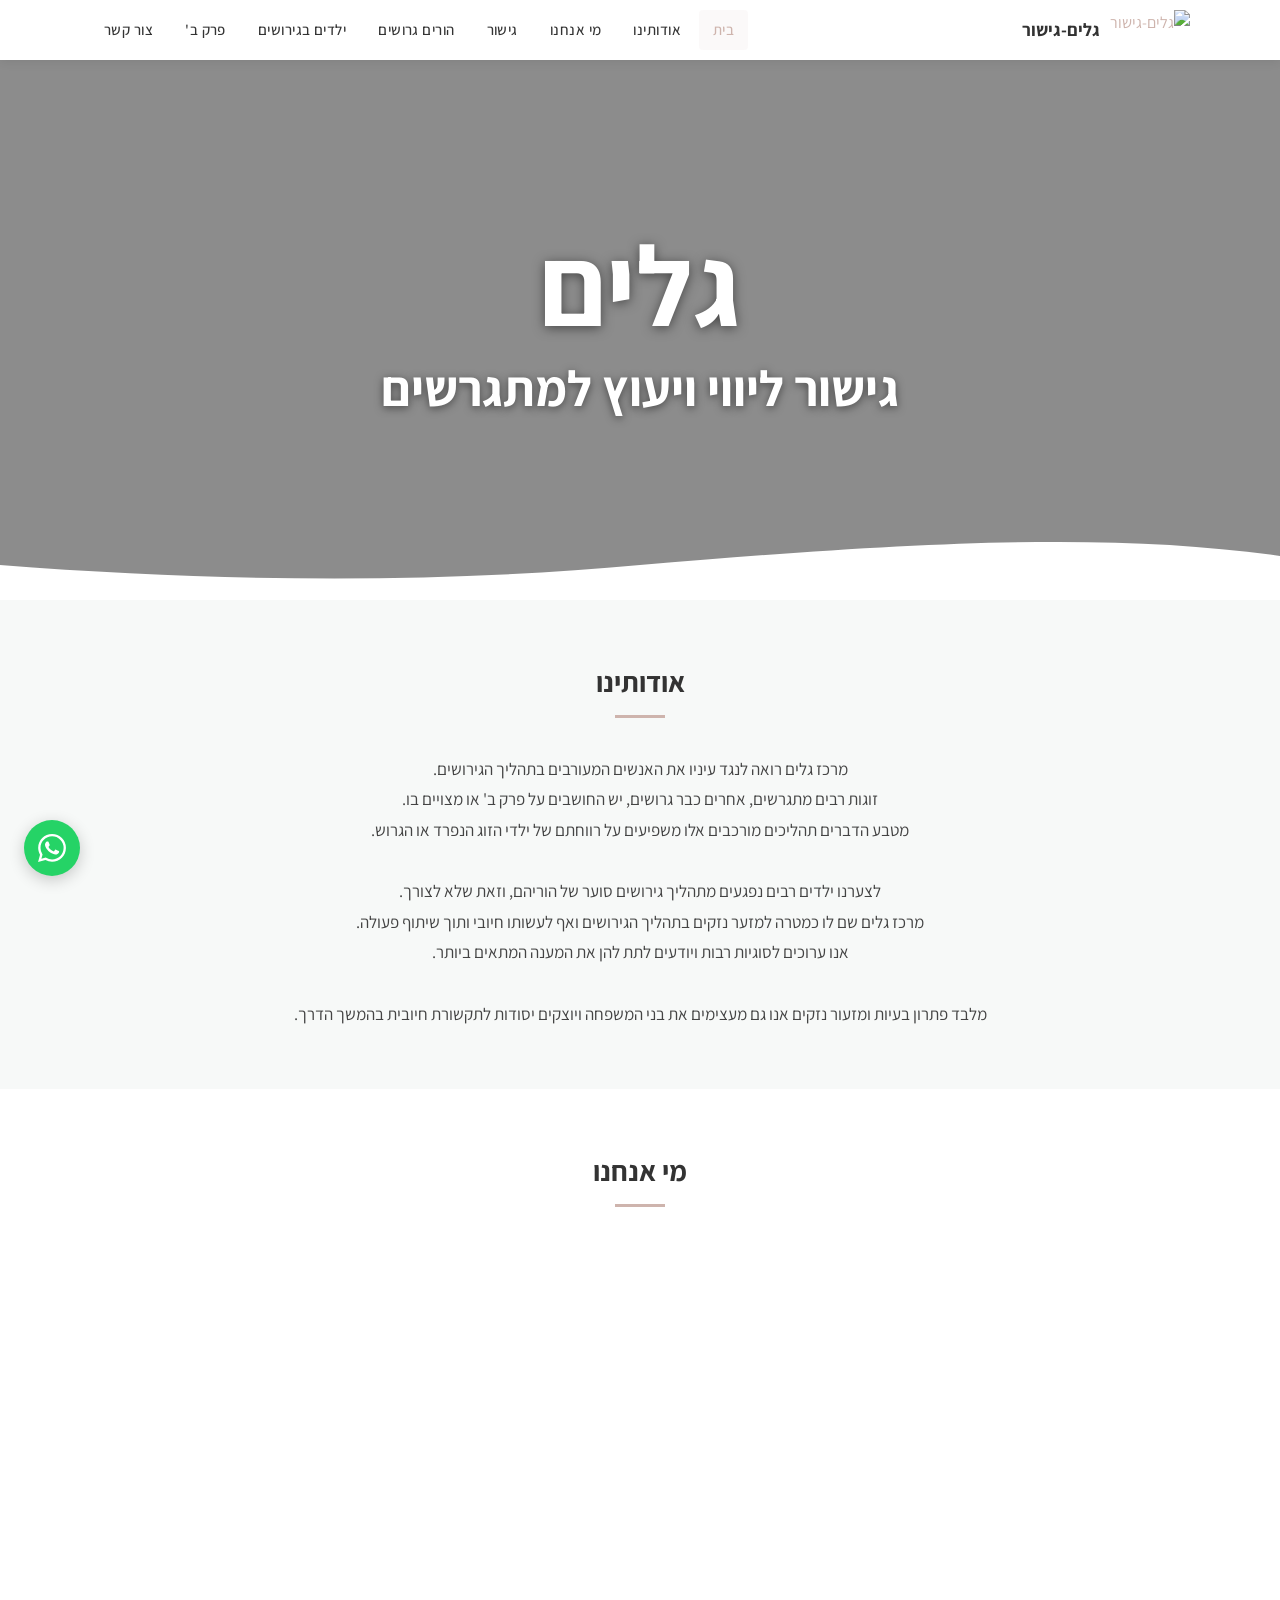
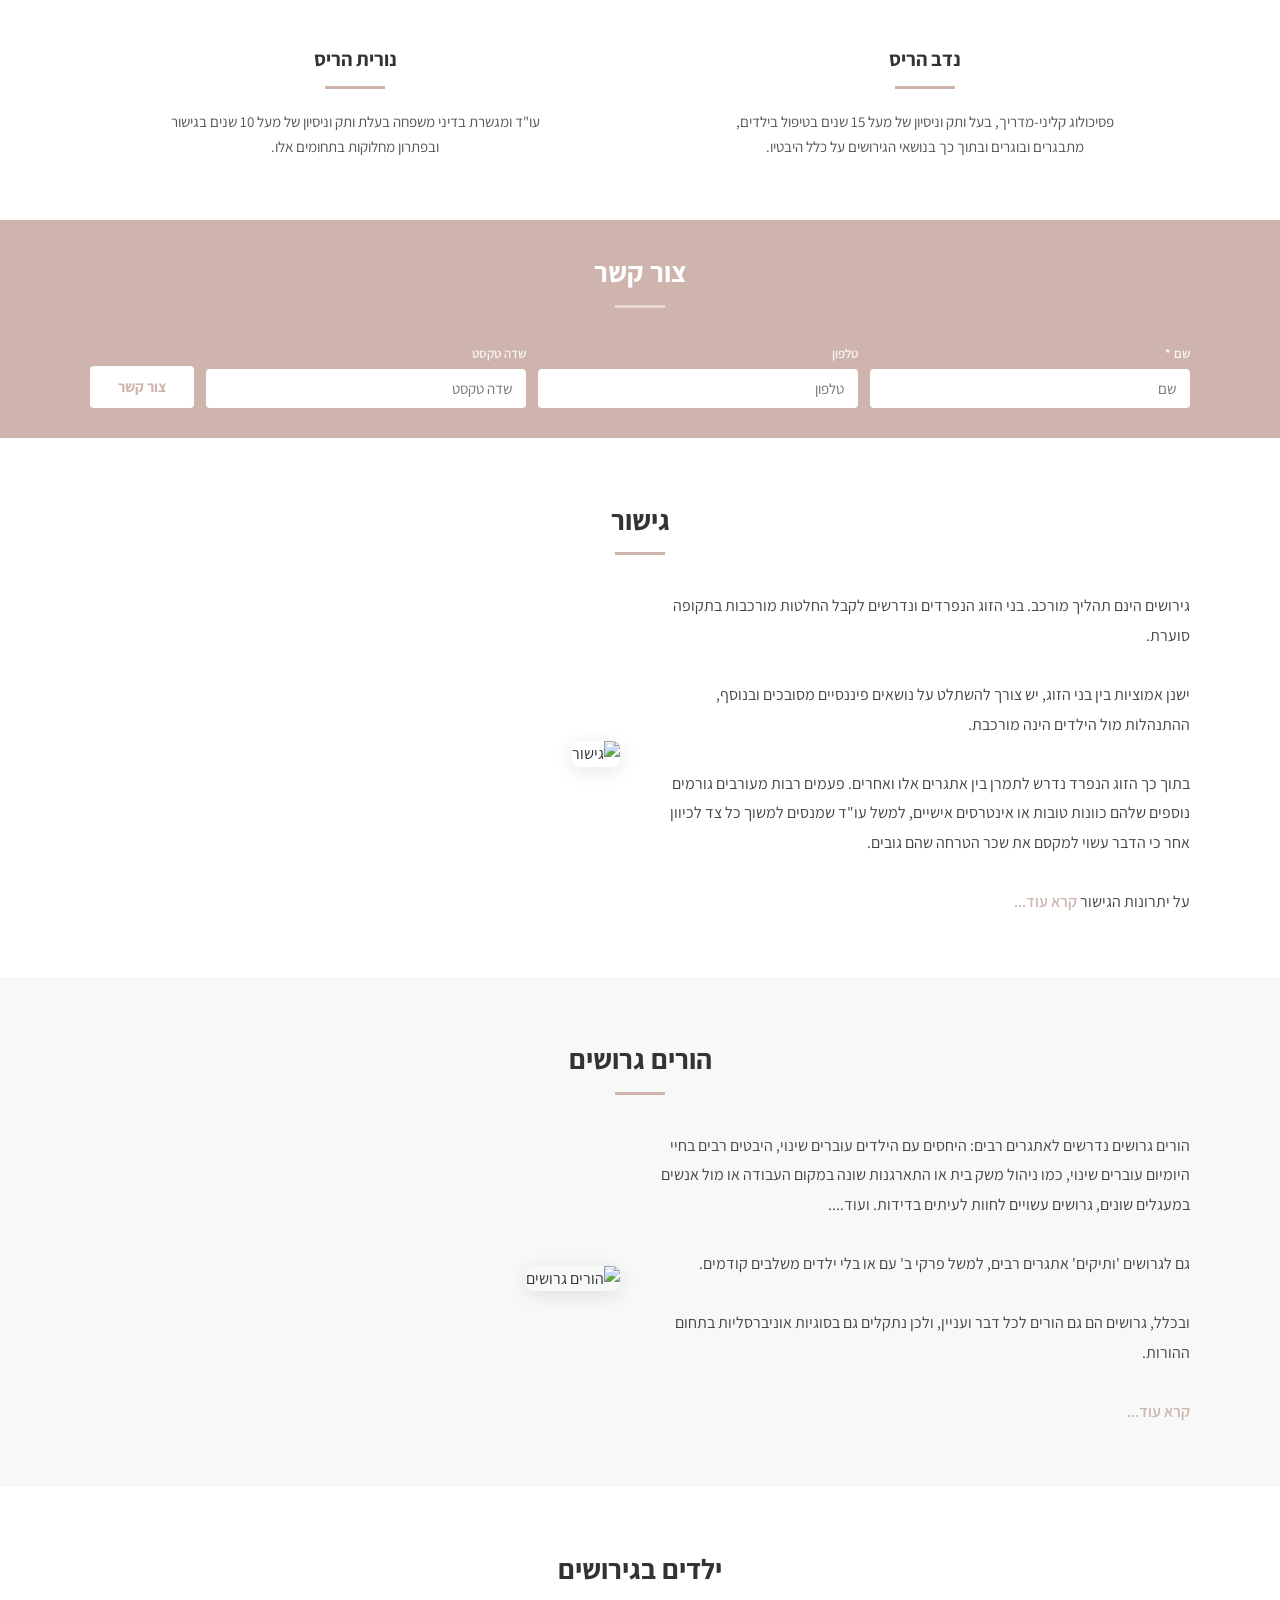
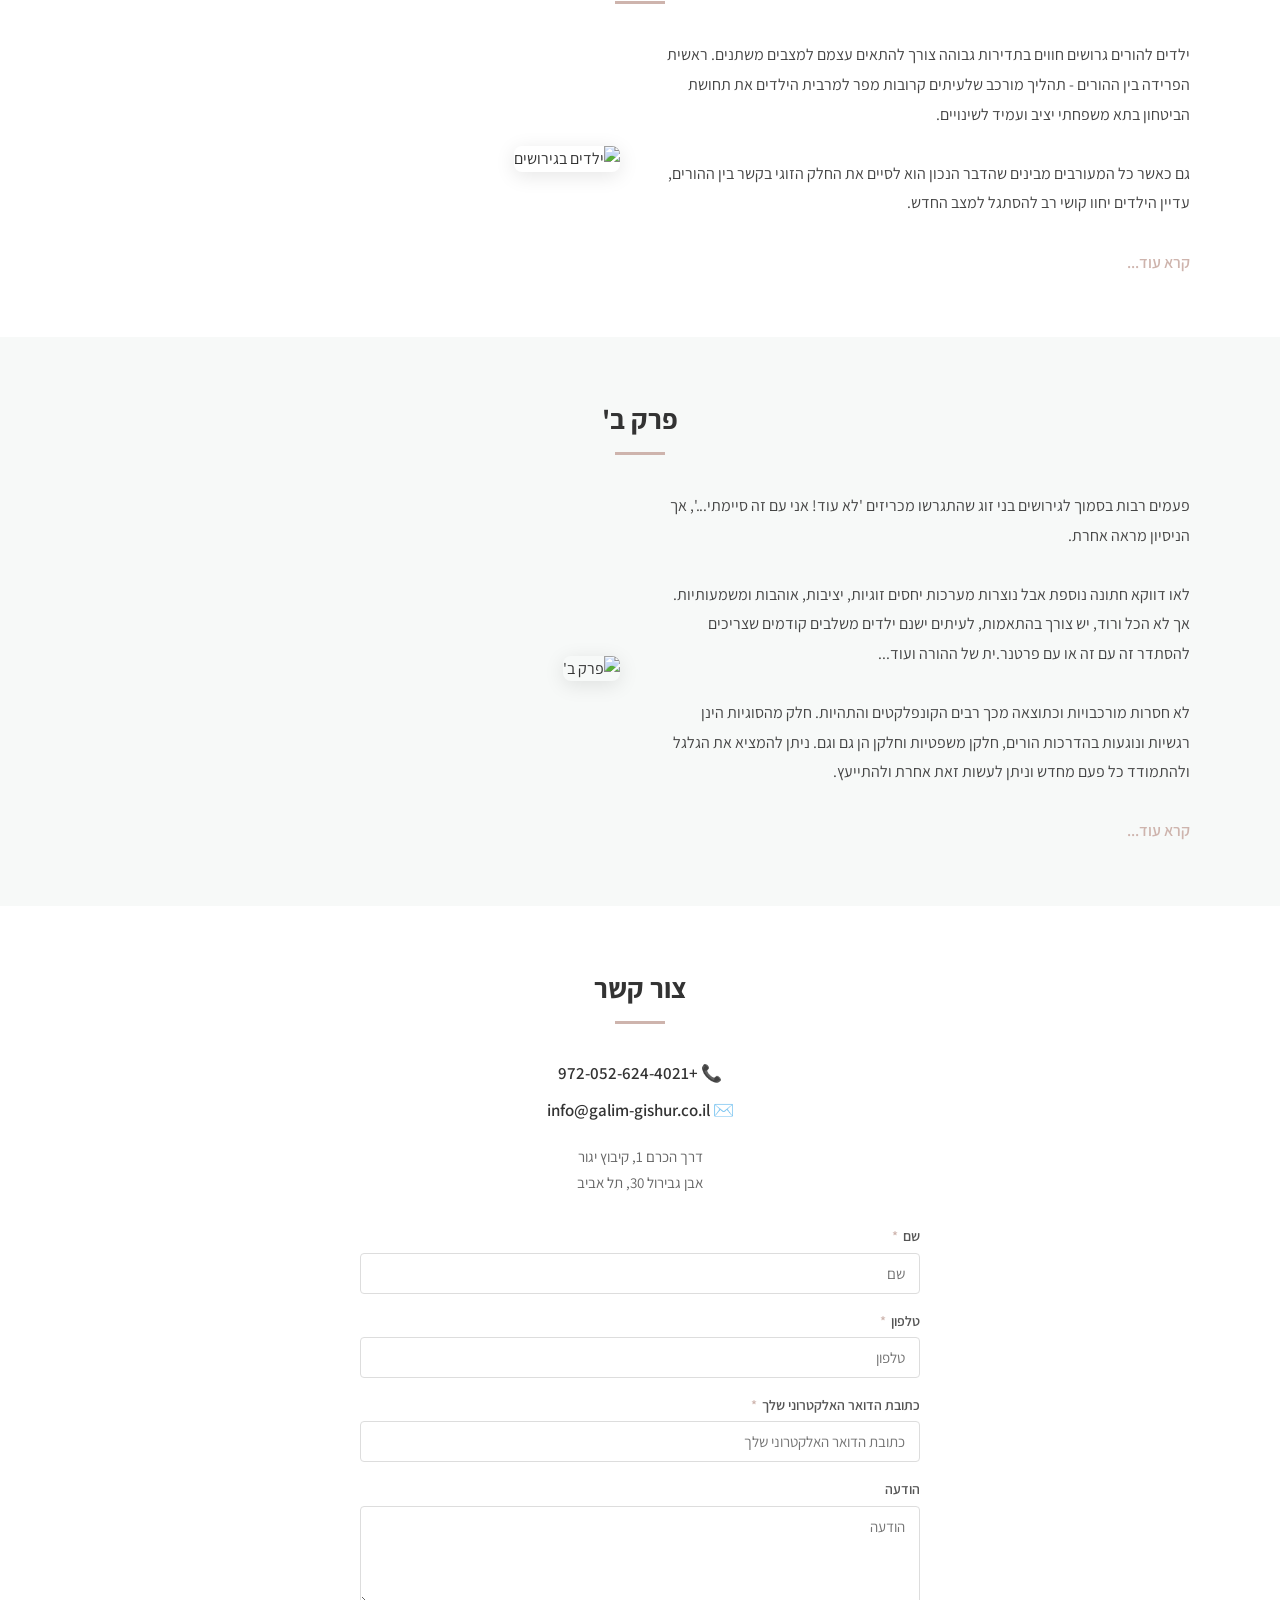
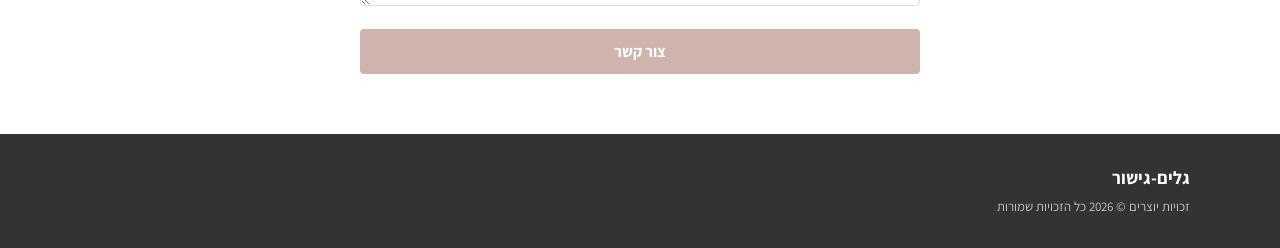
==== index.html @ 698f1ac1 "adding nadav site" ====
<!DOCTYPE html>
<html dir="rtl" lang="he">
<head>
  <meta charset="utf-8">
  <meta name="viewport" content="width=device-width, initial-scale=1">
  <title>גלים-גישור - גלים</title>
  <meta name="description" content="גלים-גישור - גישור ליווי ויעוץ למתגרשים">
  <link rel="preconnect" href="https://fonts.googleapis.com">
  <link rel="preconnect" href="https://fonts.gstatic.com" crossorigin>
  <link href="https://fonts.googleapis.com/css2?family=Alef:wght@400;700&family=Assistant:wght@400;600;700&display=swap" rel="stylesheet">
  <style>
    *, *::before, *::after { box-sizing: border-box; margin: 0; padding: 0; }

    :root {
      --main-color: #ceb4ad;
      --main-color-dark: #b89890;
      --text-dark: #333333;
      --text-light: #ffffff;
      --bg-light: #f7f9f8;
      --bg-alt: #ebebeb;
      --footer-bg: #333333;
    }

    html { scroll-behavior: smooth; }

    body {
      font-family: 'Assistant', 'Alef', Arial, sans-serif;
      font-size: 16px;
      line-height: 1.6;
      color: var(--text-dark);
      direction: rtl;
    }

    a { color: var(--main-color); text-decoration: none; }
    a:hover { color: var(--main-color-dark); text-decoration: underline; }

    img { max-width: 100%; height: auto; }

    /* ── NAVBAR ── */
    #mainNav {
      position: fixed;
      top: 0; left: 0; right: 0;
      z-index: 1000;
      background: rgba(255,255,255,0.97);
      box-shadow: 0 2px 10px rgba(0,0,0,0.08);
      height: 60px;
      display: flex;
      align-items: center;
    }

    .nav-inner {
      max-width: 1140px;
      margin: 0 auto;
      padding: 0 20px;
      width: 100%;
      display: flex;
      align-items: center;
      justify-content: space-between;
    }

    .nav-logo {
      display: flex;
      align-items: center;
      gap: 10px;
      text-decoration: none;
    }
    .nav-logo img { height: 40px; width: auto; }
    .nav-logo span {
      font-family: 'Assistant', sans-serif;
      font-weight: 700;
      font-size: 18px;
      color: var(--text-dark);
    }

    .nav-pages {
      list-style: none;
      display: flex;
      gap: 4px;
      align-items: center;
    }
    .nav-pages li a {
      display: block;
      padding: 8px 14px;
      font-size: 15px;
      color: var(--text-dark);
      font-weight: 500;
      border-radius: 4px;
      transition: color 0.2s, background 0.2s;
      letter-spacing: 0.03em;
      text-decoration: none;
    }
    .nav-pages li a:hover,
    .nav-pages li.active a {
      color: var(--main-color);
      background: rgba(206,180,173,0.08);
    }

    /* mobile menu */
    .mobile-menu-btn {
      display: none;
      background: none;
      border: none;
      cursor: pointer;
      padding: 8px;
      font-size: 22px;
      color: var(--text-dark);
    }
    #mobileMenu {
      display: none;
      position: fixed;
      top: 60px; left: 0; right: 0; bottom: 0;
      background: rgba(255,255,255,0.98);
      z-index: 999;
      padding: 30px 20px;
    }
    #mobileMenu ul { list-style: none; }
    #mobileMenu ul li { border-bottom: 1px solid #f0f0f0; }
    #mobileMenu ul li a {
      display: block;
      padding: 14px 10px;
      font-size: 17px;
      color: var(--text-dark);
      text-decoration: none;
      text-align: center;
    }
    #mobileMenu ul li a:hover { color: var(--main-color); }
    #mobileMenu.open { display: block; }

    /* ── HERO ── */
    #hero {
      position: relative;
      min-height: 60vh;
      display: flex;
      align-items: center;
      justify-content: center;
      text-align: center;
      overflow: hidden;
      margin-top: 60px;
    }

    .hero-bg {
      position: absolute;
      inset: 0;
      background-image: url('https://images.cdn-files-a.com/uploads/5875523/2000_643553242b76b_filter_643557420eb63.jpg');
      background-size: cover;
      background-position: center center;
      filter: contrast(100%) saturate(125%);
    }
    .hero-overlay {
      position: absolute;
      inset: 0;
      background: rgba(0,0,0,0.45);
    }

    .hero-content {
      position: relative;
      z-index: 2;
      padding: 60px 20px 80px;
    }
    .hero-content h1 {
      font-family: 'Assistant', sans-serif;
      font-size: clamp(60px, 10vw, 114px);
      font-weight: 700;
      color: #fff;
      text-shadow: 0 2px 12px rgba(0,0,0,0.5);
      line-height: 1.1;
      margin-bottom: 10px;
    }
    .hero-content h2 {
      font-family: 'Assistant', sans-serif;
      font-size: clamp(24px, 4vw, 50px);
      font-weight: 700;
      color: #fff;
      text-shadow: 0 2px 8px rgba(0,0,0,0.5);
      line-height: 1.2;
    }

    /* wave shape */
    .hero-wave {
      position: absolute;
      bottom: -1px; left: 0; right: 0;
      z-index: 3;
      line-height: 0;
    }
    .hero-wave svg { width: 100%; height: auto; display: block; }

    /* ── SECTIONS ── */
    section {
      padding: 60px 20px;
    }

    .container {
      max-width: 1100px;
      margin: 0 auto;
    }

    /* alternating bg */
    .bg-primary-section { background: var(--bg-light); }

    /* section title */
    .section-title {
      text-align: center;
      margin-bottom: 36px;
    }
    .section-title h2 {
      font-family: 'Assistant', sans-serif;
      font-size: 28px;
      font-weight: 700;
      color: var(--text-dark);
      margin-bottom: 10px;
    }
    .section-title hr {
      width: 50px;
      border: none;
      border-top: 3px solid var(--main-color);
      margin: 0 auto;
    }

    /* ── ABOUT ── */
    .about-text {
      font-size: 17px;
      line-height: 1.8;
      color: #444;
      max-width: 800px;
      margin: 0 auto;
      text-align: center;
    }

    /* ── TEAM ── */
    .team-grid {
      display: grid;
      grid-template-columns: repeat(auto-fit, minmax(280px, 1fr));
      gap: 40px;
      justify-items: center;
    }
    .team-member {
      max-width: 380px;
      width: 100%;
      text-align: center;
    }
    .team-image {
      width: 100%;
      padding-top: 100%;
      background-size: cover;
      background-position: center;
      border-radius: 6px;
      margin-bottom: 20px;
    }
    .team-member h4 {
      font-size: 20px;
      font-weight: 700;
      margin-bottom: 8px;
      padding-bottom: 14px;
      position: relative;
      display: inline-block;
    }
    .team-member h4::after {
      content: '';
      position: absolute;
      bottom: 0; left: 50%; transform: translateX(-50%);
      width: 60px; height: 3px;
      background: var(--main-color);
    }
    .team-member p {
      font-size: 15px;
      color: #555;
      line-height: 1.7;
      margin-top: 12px;
    }

    /* ── CONTENT + IMAGE rows ── */
    .two-col {
      display: grid;
      grid-template-columns: 1fr 1fr;
      gap: 40px;
      align-items: center;
    }
    .two-col .col-text { font-size: 16px; line-height: 1.85; color: #444; }
    .two-col .col-text a { color: var(--main-color); font-weight: 600; }
    .two-col .col-img img {
      width: 100%;
      border-radius: 8px;
      box-shadow: 0 4px 20px rgba(0,0,0,0.1);
    }
    .two-col.reverse { direction: ltr; }
    .two-col.reverse .col-text,
    .two-col.reverse .col-img { direction: rtl; }

    /* ── CONTACT FORM (top bar) ── */
    .contact-bar {
      background: var(--main-color);
      padding: 30px 20px;
    }
    .contact-bar .section-title h2 { color: #fff; }
    .contact-bar .section-title hr { border-color: rgba(255,255,255,0.5); }
    .contact-bar-form {
      display: flex;
      flex-wrap: wrap;
      gap: 12px;
      align-items: flex-end;
      justify-content: center;
    }
    .contact-bar-form .form-group { flex: 1 1 180px; }
    .contact-bar-form label { display: block; font-size: 13px; color: rgba(255,255,255,0.85); margin-bottom: 4px; font-weight: 600; }
    .contact-bar-form input {
      width: 100%;
      padding: 10px 14px;
      border: none;
      border-radius: 4px;
      font-size: 15px;
      font-family: 'Assistant', sans-serif;
      outline: none;
    }
    .contact-bar-form button {
      padding: 10px 28px;
      background: #fff;
      color: var(--main-color);
      border: none;
      border-radius: 4px;
      font-size: 15px;
      font-weight: 700;
      cursor: pointer;
      font-family: 'Assistant', sans-serif;
      transition: background 0.2s, color 0.2s;
      white-space: nowrap;
      align-self: flex-end;
      height: 42px;
    }
    .contact-bar-form button:hover { background: var(--text-dark); color: #fff; }

    /* ── CONTACT SECTION ── */
    .contact-details {
      list-style: none;
      text-align: center;
      margin-bottom: 20px;
    }
    .contact-details li { margin-bottom: 10px; font-size: 17px; }
    .contact-details li a { color: var(--text-dark); font-weight: 600; }
    .contact-details li a:hover { color: var(--main-color); }
    .contact-address { text-align: center; color: #666; margin-bottom: 30px; font-size: 15px; line-height: 1.7; }

    .contact-form { max-width: 560px; margin: 0 auto; }
    .contact-form .form-group { margin-bottom: 16px; }
    .contact-form label { display: block; font-size: 14px; font-weight: 600; color: #555; margin-bottom: 5px; }
    .contact-form input,
    .contact-form textarea {
      width: 100%;
      padding: 10px 14px;
      border: 1px solid #ddd;
      border-radius: 4px;
      font-size: 15px;
      font-family: 'Assistant', sans-serif;
      outline: none;
      transition: border-color 0.2s;
    }
    .contact-form input:focus,
    .contact-form textarea:focus { border-color: var(--main-color); }
    .contact-form textarea { resize: vertical; min-height: 100px; }
    .contact-form button {
      width: 100%;
      padding: 12px;
      background: var(--main-color);
      color: #fff;
      border: none;
      border-radius: 4px;
      font-size: 16px;
      font-weight: 700;
      cursor: pointer;
      font-family: 'Assistant', sans-serif;
      transition: background 0.2s;
    }
    .contact-form button:hover { background: var(--main-color-dark); }

    .required-star { color: var(--main-color); margin-right: 2px; }

    /* thank you message */
    .thank-you { display: none; text-align: center; padding: 30px; color: var(--main-color); font-size: 20px; font-weight: 700; }

    /* ── FOOTER ── */
    footer {
      background: var(--footer-bg);
      color: #fff;
      padding: 30px 20px;
    }
    .footer-inner {
      max-width: 1100px;
      margin: 0 auto;
      display: flex;
      justify-content: space-between;
      align-items: center;
      flex-wrap: wrap;
      gap: 16px;
    }
    .footer-name { font-size: 18px; font-weight: 700; margin-bottom: 4px; }
    .footer-copy { font-size: 13px; color: rgba(255,255,255,0.7); }

    /* ── WHATSAPP FLOAT ── */
    .whatsapp-float {
      position: fixed;
      bottom: 24px;
      left: 24px;
      z-index: 999;
      background: #25d366;
      color: #fff;
      width: 56px; height: 56px;
      border-radius: 50%;
      display: flex; align-items: center; justify-content: center;
      box-shadow: 0 4px 16px rgba(0,0,0,0.2);
      font-size: 28px;
      text-decoration: none;
      transition: transform 0.2s;
    }
    .whatsapp-float:hover { transform: scale(1.1); color: #fff; text-decoration: none; }

    /* ── RESPONSIVE ── */
    @media (max-width: 768px) {
      .nav-pages { display: none; }
      .mobile-menu-btn { display: block; }
      .two-col { grid-template-columns: 1fr; }
      .two-col.reverse { direction: rtl; }
      .hero-content h1 { font-size: 56px; }
      .hero-content h2 { font-size: 26px; }
      .contact-bar-form .form-group { flex: 1 1 100%; }
    }
  </style>
</head>
<body>

<!-- ── NAVBAR ── -->
<nav id="mainNav">
  <div class="nav-inner">
    <a href="#" class="nav-logo">
      <img src="https://images.cdn-files-a.com/uploads/5875523/400_63947ead6c28d.png" alt="גלים-גישור">
      <span>גלים-גישור</span>
    </a>
    <ul class="nav-pages">
      <li class="active"><a href="#hero">בית</a></li>
      <li><a href="#about">אודותינו</a></li>
      <li><a href="#team">מי אנחנו</a></li>
      <li><a href="#mediation">גישור</a></li>
      <li><a href="#divorced-parents">הורים גרושים</a></li>
      <li><a href="#children">ילדים בגירושים</a></li>
      <li><a href="#chapter-b">פרק ב'</a></li>
      <li><a href="#contact">צור קשר</a></li>
    </ul>
    <button class="mobile-menu-btn" onclick="toggleMenu()" aria-label="תפריט">☰</button>
  </div>
</nav>

<!-- Mobile Menu -->
<div id="mobileMenu">
  <ul>
    <li><a href="#hero" onclick="toggleMenu()">בית</a></li>
    <li><a href="#about" onclick="toggleMenu()">אודותינו</a></li>
    <li><a href="#team" onclick="toggleMenu()">מי אנחנו</a></li>
    <li><a href="#mediation" onclick="toggleMenu()">גישור</a></li>
    <li><a href="#divorced-parents" onclick="toggleMenu()">הורים גרושים</a></li>
    <li><a href="#children" onclick="toggleMenu()">ילדים בגירושים</a></li>
    <li><a href="#chapter-b" onclick="toggleMenu()">פרק ב'</a></li>
    <li><a href="#contact" onclick="toggleMenu()">צור קשר</a></li>
  </ul>
</div>

<!-- ── HERO ── -->
<section id="hero">
  <div class="hero-bg"></div>
  <div class="hero-overlay"></div>
  <div class="hero-content">
    <h1>גלים</h1>
    <h2>גישור ליווי ויעוץ למתגרשים</h2>
  </div>
  <div class="hero-wave">
    <svg xmlns="http://www.w3.org/2000/svg" viewBox="0 0 100 20" preserveAspectRatio="none" style="height:60px;">
      <path d="M0,20 L0,8 C18,14 35,14 50,8 C72,0 87,-3 100,5 L100,20 Z" fill="#ffffff"/>
    </svg>
  </div>
</section>

<!-- ── ABOUT ── -->
<section id="about" class="bg-primary-section">
  <div class="container">
    <div class="section-title">
      <h2>אודותינו</h2>
      <hr>
    </div>
    <p class="about-text">
      מרכז גלים רואה לנגד עיניו את האנשים המעורבים בתהליך הגירושים.<br>
      זוגות רבים מתגרשים, אחרים כבר גרושים, יש החושבים על פרק ב' או מצויים בו.<br>
      מטבע הדברים תהליכים מורכבים אלו משפיעים על רווחתם של ילדי הזוג הנפרד או הגרוש.<br><br>
      לצערנו ילדים רבים נפגעים מתהליך גירושים סוער של הוריהם, וזאת שלא לצורך.<br>
      מרכז גלים שם לו כמטרה למזער נזקים בתהליך הגירושים ואף לעשותו חיובי ותוך שיתוף פעולה.<br>
      אנו ערוכים לסוגיות רבות ויודעים לתת להן את המענה המתאים ביותר.<br><br>
      מלבד פתרון בעיות ומזעור נזקים אנו גם מעצימים את בני המשפחה ויוצקים יסודות לתקשורת חיובית בהמשך הדרך.
    </p>
  </div>
</section>

<!-- ── TEAM ── -->
<section id="team">
  <div class="container">
    <div class="section-title">
      <h2>מי אנחנו</h2>
      <hr>
    </div>
    <div class="team-grid">
      <div class="team-member">
        <div class="team-image" style="background-image: url('https://images.cdn-files-a.com/uploads/5875523/1200_63933e43df47f.jpg');"></div>
        <h4>נדב הריס</h4>
        <p>פסיכולוג קליני-מדריך, בעל ותק וניסיון של מעל 15 שנים בטיפול בילדים, מתבגרים ובוגרים ובתוך כך בנושאי הגירושים על כלל היבטיו.</p>
      </div>
      <div class="team-member">
        <div class="team-image" style="background-image: url('https://images.cdn-files-a.com/uploads/5875523/1200_63933e61bddc5.jpg');"></div>
        <h4>נורית הריס</h4>
        <p>עו"ד ומגשרת בדיני משפחה בעלת ותק וניסיון של מעל 10 שנים בגישור ובפתרון מחלוקות בתחומים אלו.</p>
      </div>
    </div>
  </div>
</section>

<!-- ── CONTACT BAR ── -->
<div class="contact-bar">
  <div class="container">
    <div class="section-title">
      <h2>צור קשר</h2>
      <hr>
    </div>
    <form class="contact-bar-form" onsubmit="submitBarForm(event)">
      <div class="form-group">
        <label>שם <span style="color:#fff">*</span></label>
        <input type="text" placeholder="שם" required>
      </div>
      <div class="form-group">
        <label>טלפון</label>
        <input type="text" placeholder="טלפון">
      </div>
      <div class="form-group">
        <label>שדה טקסט</label>
        <input type="text" placeholder="שדה טקסט">
      </div>
      <button type="submit">צור קשר</button>
    </form>
    <div id="barThankYou" class="thank-you" style="color:#fff;">תודה! נחזור אליך בהקדם.</div>
  </div>
</div>

<!-- ── MEDIATION ── -->
<section id="mediation">
  <div class="container">
    <div class="section-title">
      <h2>גישור</h2>
      <hr>
    </div>
    <div class="two-col">
      <div class="col-text">
        גירושים הינם תהליך מורכב. בני הזוג הנפרדים ונדרשים לקבל החלטות מורכבות בתקופה סוערת.<br><br>
        ישנן אמוציות בין בני הזוג, יש צורך להשתלט על נושאים פיננסיים מסובכים ובנוסף, ההתנהלות מול הילדים הינה מורכבת.<br><br>
        בתוך כך הזוג הנפרד נדרש לתמרן בין אתגרים אלו ואחרים. פעמים רבות מעורבים גורמים נוספים שלהם כוונות טובות או אינטרסים אישיים, למשל עו"ד שמנסים למשוך כל צד לכיוון אחר כי הדבר עשוי למקסם את שכר הטרחה שהם גובים.<br><br>
        על יתרונות הגישור <a href="#contact">קרא עוד...</a>
      </div>
      <div class="col-img">
        <img src="https://images.cdn-files-a.com/ready_uploads/media/14965/400_5cdad9d6c6b2b.jpg" alt="גישור">
      </div>
    </div>
  </div>
</section>

<!-- ── DIVORCED PARENTS ── -->
<section id="divorced-parents" class="bg-primary-section">
  <div class="container">
    <div class="section-title">
      <h2>הורים גרושים</h2>
      <hr>
    </div>
    <div class="two-col reverse">
      <div class="col-img">
        <img src="https://images.cdn-files-a.com/ready_uploads/media/18861/400_5cdba51e2b495.jpg" alt="הורים גרושים">
      </div>
      <div class="col-text">
        הורים גרושים נדרשים לאתגרים רבים: היחסים עם הילדים עוברים שינוי, היבטים רבים בחיי היומיום עוברים שינוי, כמו ניהול משק בית או התארגנות שונה במקום העבודה או מול אנשים במעגלים שונים, גרושים עשויים לחוות לעיתים בדידות. ועוד....<br><br>
        גם לגרושים 'ותיקים' אתגרים רבים, למשל פרקי ב' עם או בלי ילדים משלבים קודמים.<br><br>
        ובכלל, גרושים הם גם הורים לכל דבר ועניין, ולכן נתקלים גם בסוגיות אוניברסליות בתחום ההורות.<br><br>
        <a href="#contact">קרא עוד...</a>
      </div>
    </div>
  </div>
</section>

<!-- ── CHILDREN ── -->
<section id="children">
  <div class="container">
    <div class="section-title">
      <h2>ילדים בגירושים</h2>
      <hr>
    </div>
    <div class="two-col">
      <div class="col-text">
        ילדים להורים גרושים חווים בתדירות גבוהה צורך להתאים עצמם למצבים משתנים. ראשית הפרידה בין ההורים - תהליך מורכב שלעיתים קרובות מפר למרבית הילדים את תחושת הביטחון בתא משפחתי יציב ועמיד לשינויים.<br><br>
        גם כאשר כל המעורבים מבינים שהדבר הנכון הוא לסיים את החלק הזוגי בקשר בין ההורים, עדיין הילדים יחוו קושי רב להסתגל למצב החדש.<br><br>
        <a href="#contact">קרא עוד...</a>
      </div>
      <div class="col-img">
        <img src="https://images.cdn-files-a.com/ready_uploads/media/5356799/400_5ef9eff58d36b.jpg" alt="ילדים בגירושים">
      </div>
    </div>
  </div>
</section>

<!-- ── CHAPTER B ── -->
<section id="chapter-b" class="bg-primary-section">
  <div class="container">
    <div class="section-title">
      <h2>פרק ב'</h2>
      <hr>
    </div>
    <div class="two-col reverse">
      <div class="col-img">
        <img src="https://images.cdn-files-a.com/ready_uploads/media/3246656/400_5e145f35d855b.jpg" alt="פרק ב'">
      </div>
      <div class="col-text">
        פעמים רבות בסמוך לגירושים בני זוג שהתגרשו מכריזים 'לא עוד! אני עם זה סיימתי...', אך הניסיון מראה אחרת.<br><br>
        לאו דווקא חתונה נוספת אבל נוצרות מערכות יחסים זוגיות, יציבות, אוהבות ומשמעותיות. אך לא הכל ורוד, יש צורך בהתאמות, לעיתים ישנם ילדים משלבים קודמים שצריכים להסתדר זה עם זה או עם פרטנר.ית של ההורה ועוד...<br><br>
        לא חסרות מורכבויות וכתוצאה מכך רבים הקונפלקטים והתהיות. חלק מהסוגיות הינן רגשיות ונוגעות בהדרכות הורים, חלקן משפטיות וחלקן הן גם וגם. ניתן להמציא את הגלגל ולהתמודד כל פעם מחדש וניתן לעשות זאת אחרת ולהתייעץ.<br><br>
        <a href="#contact">קרא עוד...</a>
      </div>
    </div>
  </div>
</section>

<!-- ── CONTACT ── -->
<section id="contact">
  <div class="container">
    <div class="section-title">
      <h2>צור קשר</h2>
      <hr>
    </div>
    <ul class="contact-details">
      <li><a href="tel:+972-052-624-4021">📞 +972-052-624-4021</a></li>
      <li><a href="mailto:info@galim-gishur.co.il">✉️ info@galim-gishur.co.il</a></li>
    </ul>
    <p class="contact-address">דרך הכרם 1, קיבוץ יגור<br>אבן גבירול 30, תל אביב</p>
    <form class="contact-form" onsubmit="submitContactForm(event)">
      <div class="form-group">
        <label>שם <span class="required-star">*</span></label>
        <input type="text" placeholder="שם" required>
      </div>
      <div class="form-group">
        <label>טלפון <span class="required-star">*</span></label>
        <input type="text" placeholder="טלפון" required>
      </div>
      <div class="form-group">
        <label>כתובת הדואר האלקטרוני שלך <span class="required-star">*</span></label>
        <input type="email" placeholder="כתובת הדואר האלקטרוני שלך" required>
      </div>
      <div class="form-group">
        <label>הודעה</label>
        <textarea placeholder="הודעה"></textarea>
      </div>
      <button type="submit">צור קשר</button>
    </form>
    <div id="contactThankYou" class="thank-you">תודה! נחזור אליך בהקדם.</div>
  </div>
</section>

<!-- ── FOOTER ── -->
<footer>
  <div class="footer-inner">
    <div>
      <div class="footer-name">גלים-גישור</div>
      <div class="footer-copy">זכויות יוצרים © 2026 כל הזכויות שמורות</div>
    </div>
  </div>
</footer>

<!-- WhatsApp float -->
<a class="whatsapp-float" href="https://wa.me/972526244021" target="_blank" title="WhatsApp" aria-label="WhatsApp">
  <svg xmlns="http://www.w3.org/2000/svg" viewBox="0 0 24 24" fill="white" width="28" height="28">
    <path d="M17.472 14.382c-.297-.149-1.758-.867-2.03-.967-.273-.099-.471-.148-.67.15-.197.297-.767.966-.94 1.164-.173.199-.347.223-.644.075-.297-.15-1.255-.463-2.39-1.475-.883-.788-1.48-1.761-1.653-2.059-.173-.297-.018-.458.13-.606.134-.133.298-.347.446-.52.149-.174.198-.298.298-.497.099-.198.05-.371-.025-.52-.075-.149-.669-1.612-.916-2.207-.242-.579-.487-.5-.669-.51-.173-.008-.371-.01-.57-.01-.198 0-.52.074-.792.372-.272.297-1.04 1.016-1.04 2.479 0 1.462 1.065 2.875 1.213 3.074.149.198 2.096 3.2 5.077 4.487.709.306 1.262.489 1.694.625.712.227 1.36.195 1.871.118.571-.085 1.758-.719 2.006-1.413.248-.694.248-1.289.173-1.413-.074-.124-.272-.198-.57-.347m-5.421 7.403h-.004a9.87 9.87 0 01-5.031-1.378l-.361-.214-3.741.982.998-3.648-.235-.374a9.86 9.86 0 01-1.51-5.26c.001-5.45 4.436-9.884 9.888-9.884 2.64 0 5.122 1.03 6.988 2.898a9.825 9.825 0 012.893 6.994c-.003 5.45-4.437 9.884-9.885 9.884m8.413-18.297A11.815 11.815 0 0012.05 0C5.495 0 .16 5.335.157 11.892c0 2.096.547 4.142 1.588 5.945L.057 24l6.305-1.654a11.882 11.882 0 005.683 1.448h.005c6.554 0 11.89-5.335 11.893-11.893a11.821 11.821 0 00-3.48-8.413Z"/>
  </svg>
</a>

<script>
  function toggleMenu() {
    document.getElementById('mobileMenu').classList.toggle('open');
  }

  // Close mobile menu on outside click
  document.addEventListener('click', function(e) {
    const menu = document.getElementById('mobileMenu');
    const btn = document.querySelector('.mobile-menu-btn');
    if (menu.classList.contains('open') && !menu.contains(e.target) && !btn.contains(e.target)) {
      menu.classList.remove('open');
    }
  });

  // Smooth scroll + active nav
  document.querySelectorAll('a[href^="#"]').forEach(link => {
    link.addEventListener('click', function(e) {
      const target = document.querySelector(this.getAttribute('href'));
      if (target) {
        e.preventDefault();
        target.scrollIntoView({ behavior: 'smooth', block: 'start' });
      }
    });
  });

  // Active nav on scroll
  const sections = document.querySelectorAll('section[id], div[id="contact"]');
  const navLinks = document.querySelectorAll('.nav-pages li a');
  window.addEventListener('scroll', () => {
    let current = '';
    sections.forEach(s => {
      if (window.scrollY >= s.offsetTop - 80) current = s.getAttribute('id');
    });
    navLinks.forEach(a => {
      a.parentElement.classList.toggle('active', a.getAttribute('href') === '#' + current);
    });
  });

  // Form submissions
  function submitBarForm(e) {
    e.preventDefault();
    e.target.style.display = 'none';
    document.getElementById('barThankYou').style.display = 'block';
  }
  function submitContactForm(e) {
    e.preventDefault();
    e.target.style.display = 'none';
    document.getElementById('contactThankYou').style.display = 'block';
  }
</script>
</body>
</html>
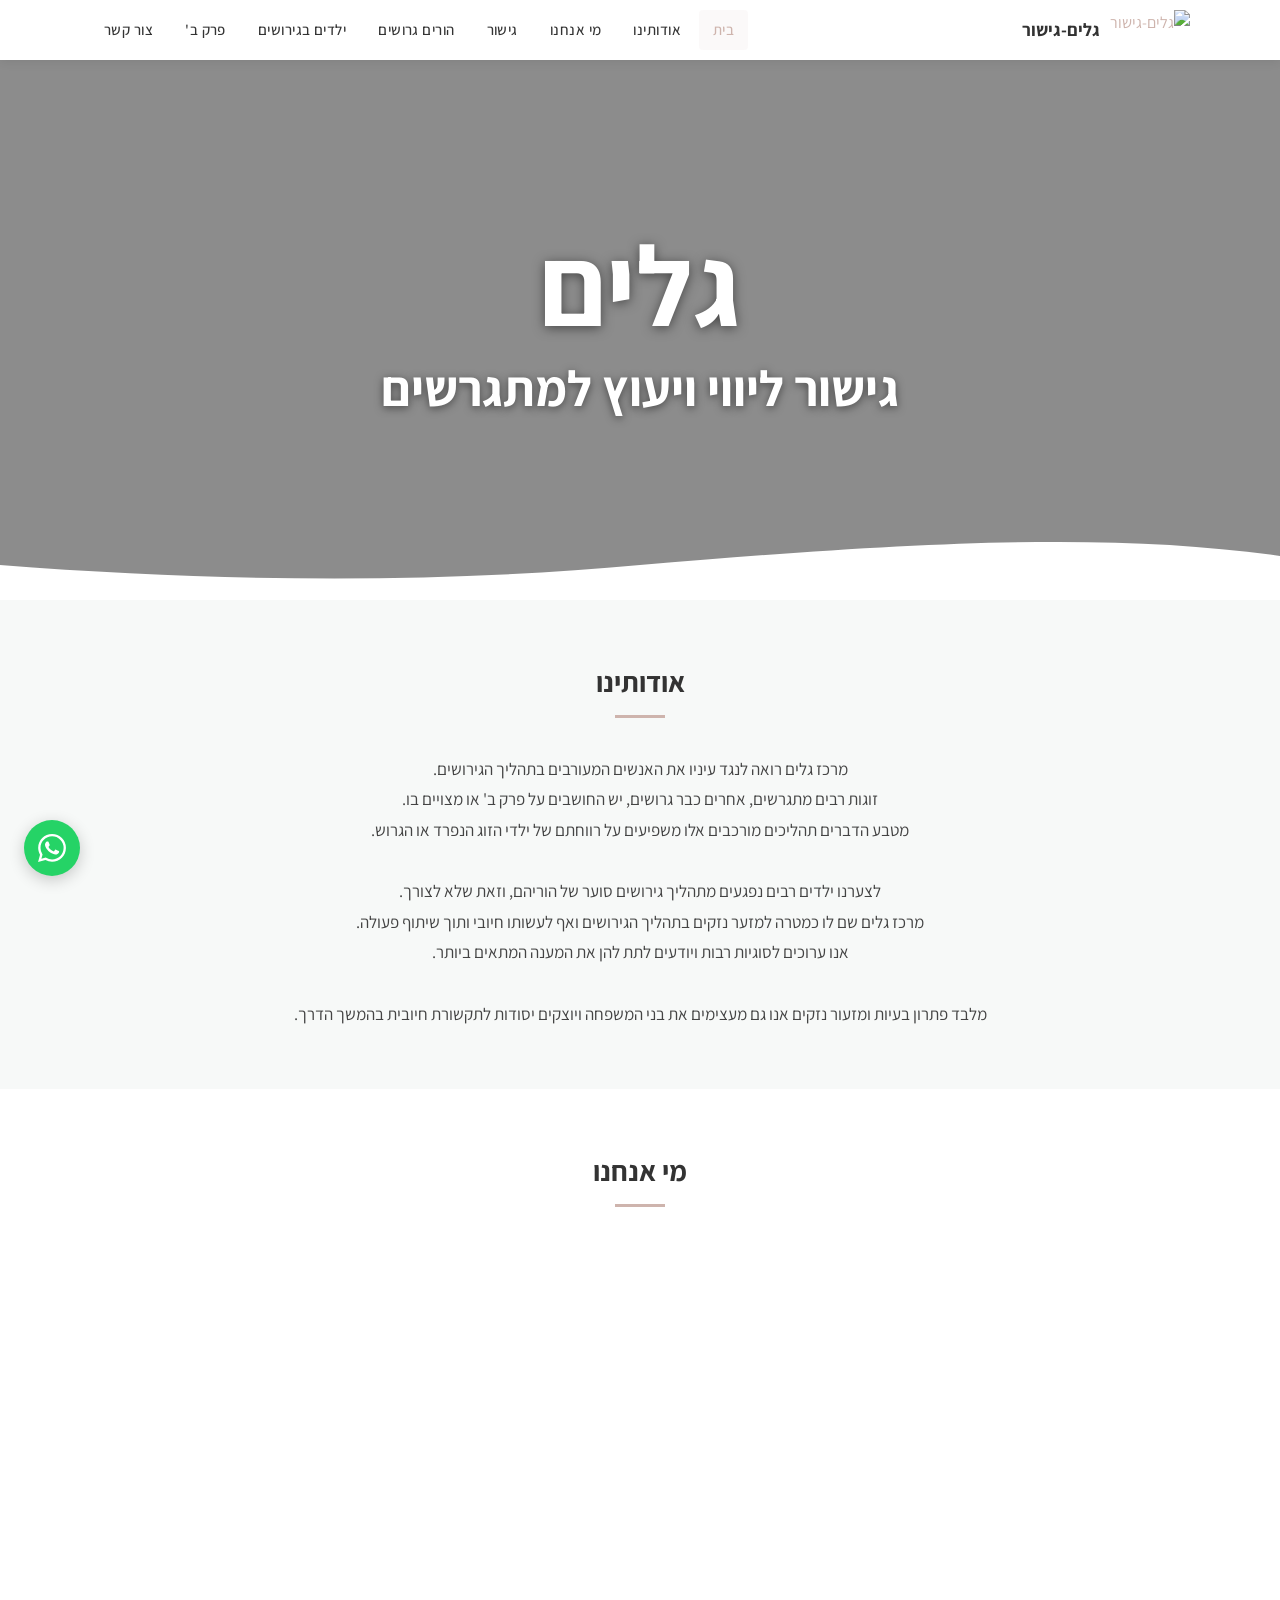
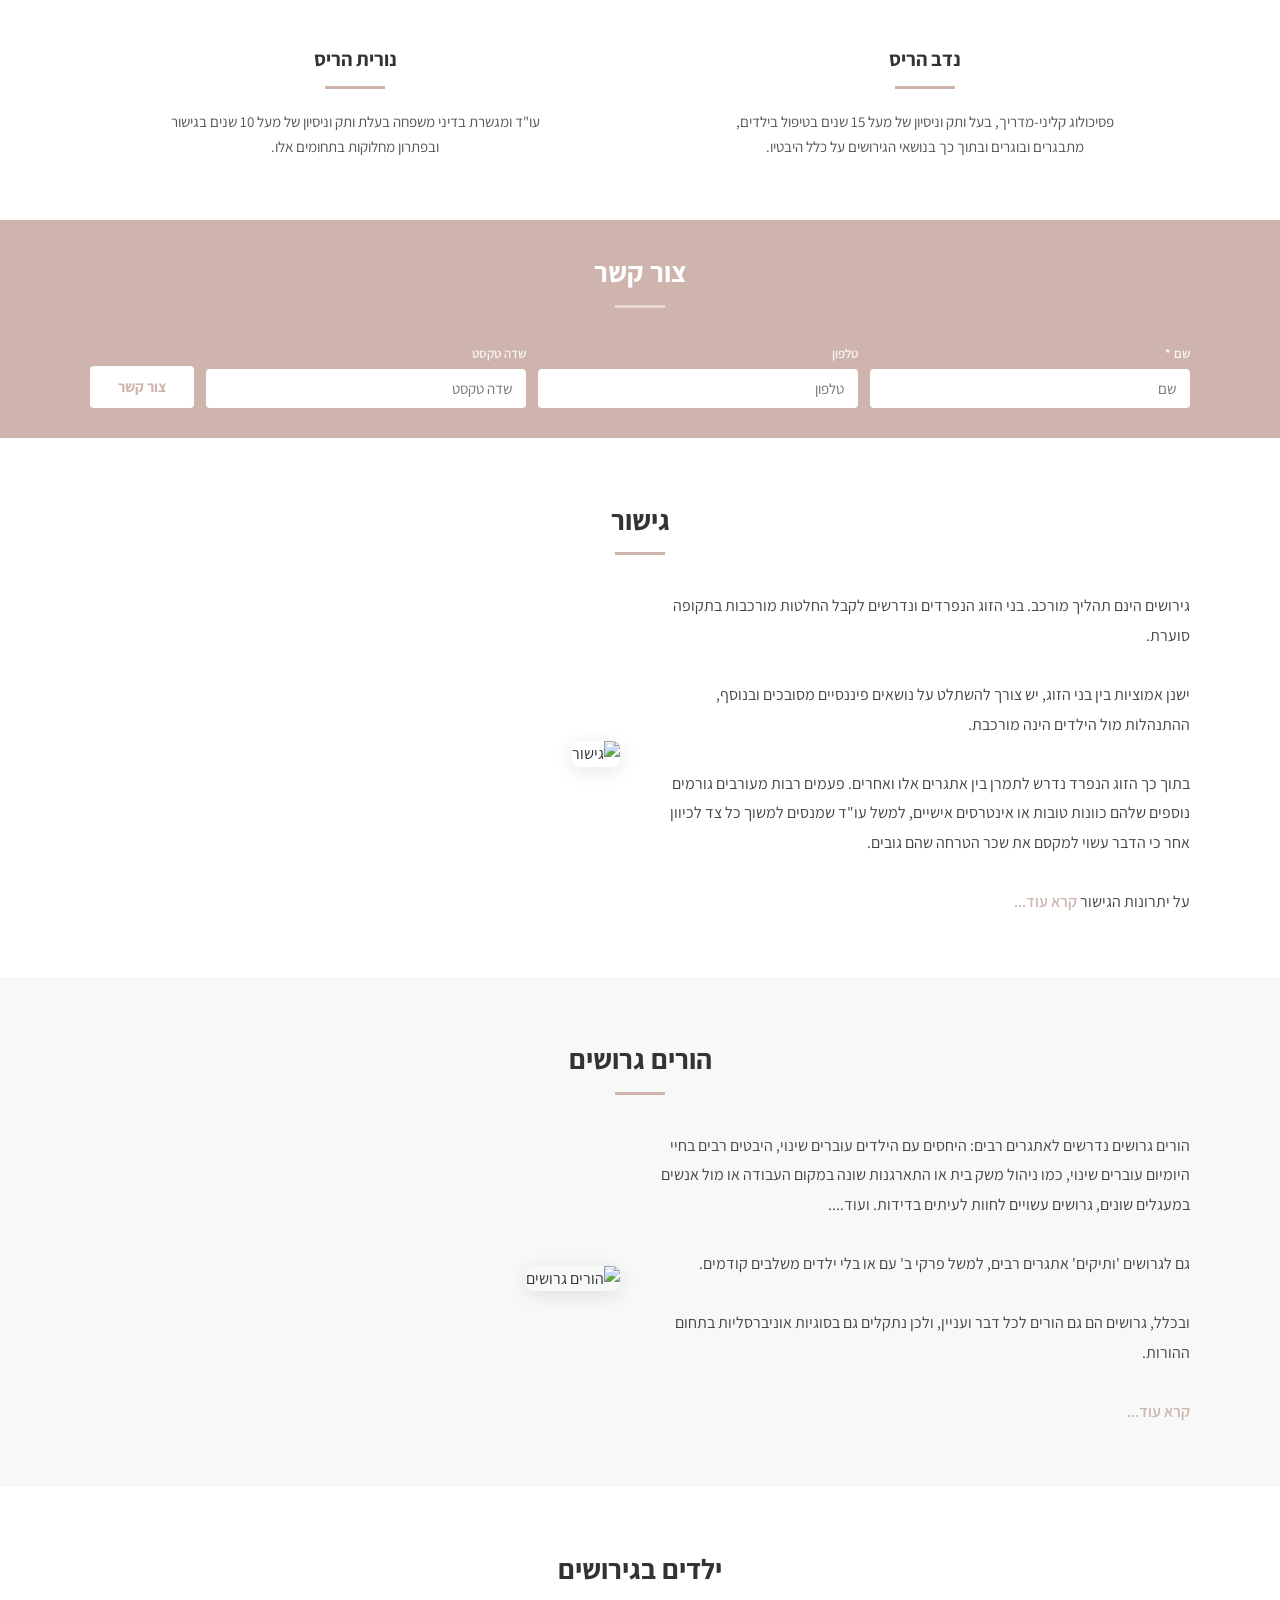
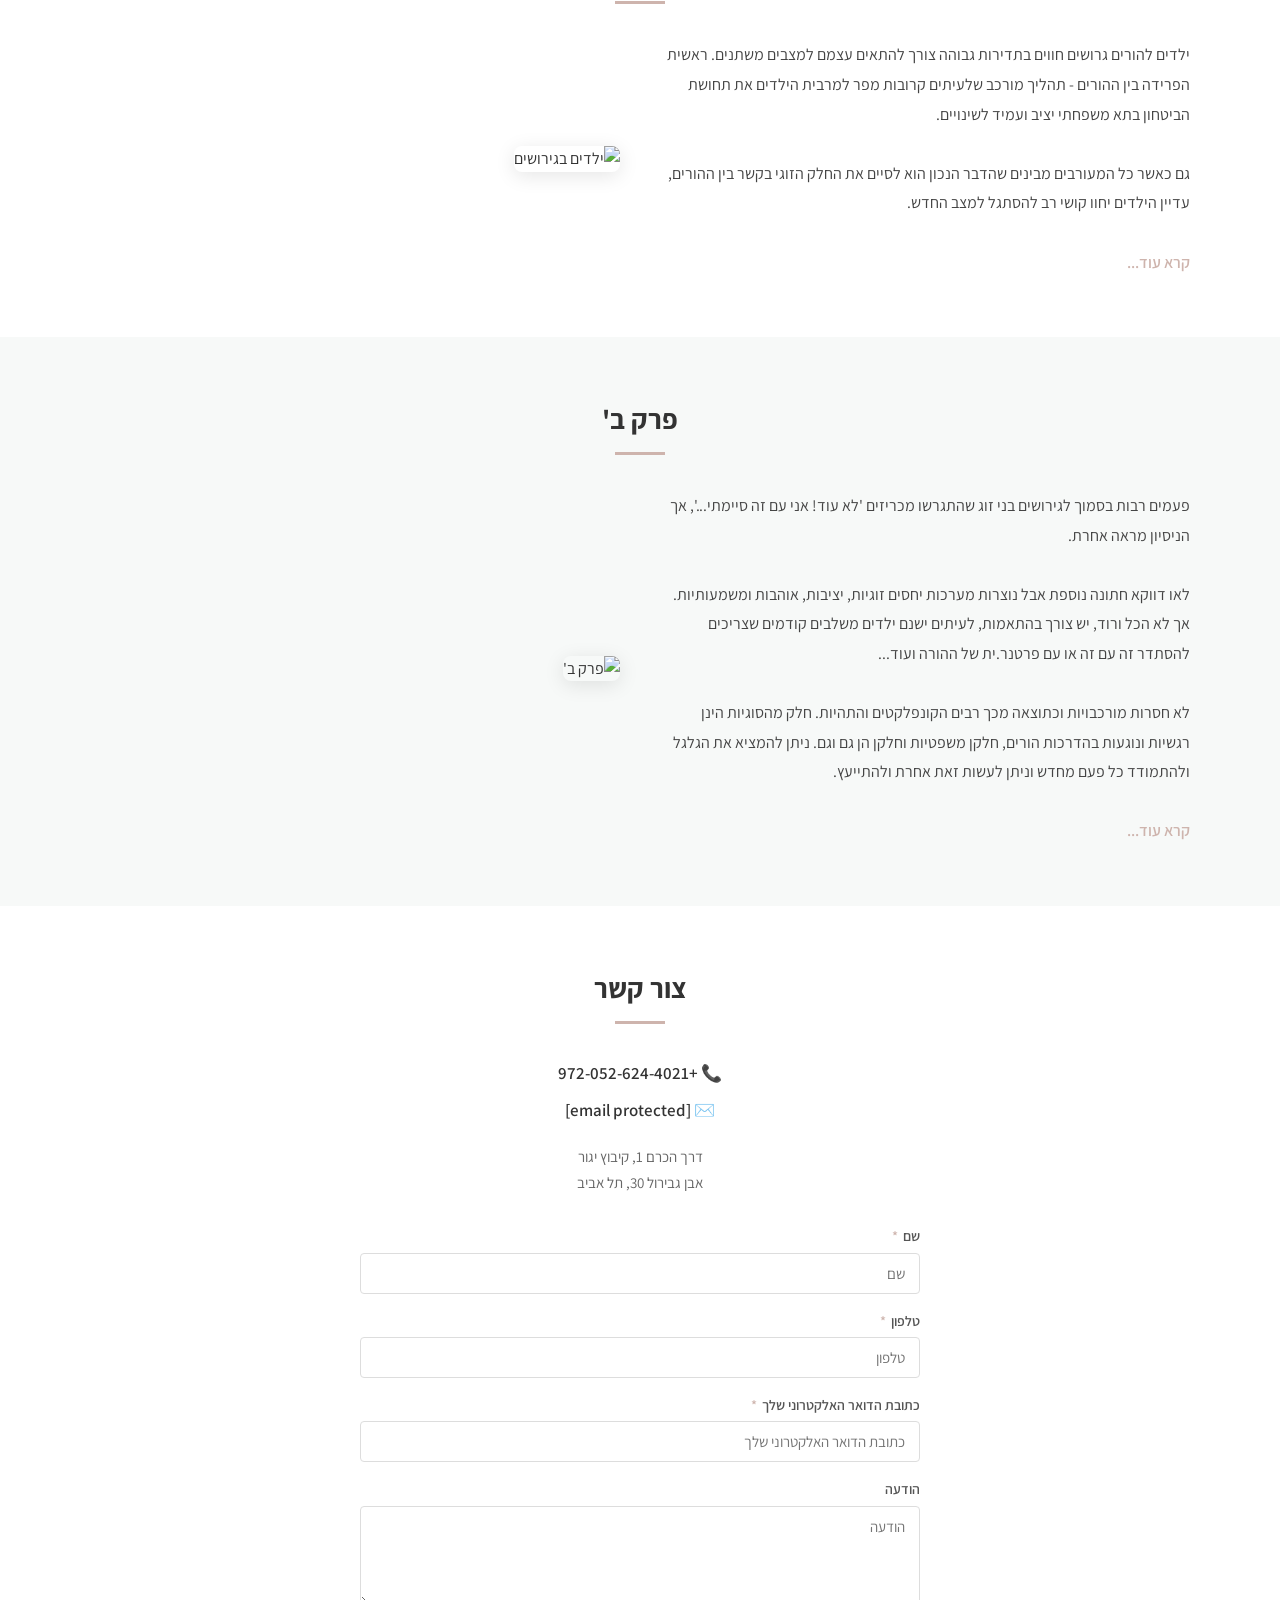
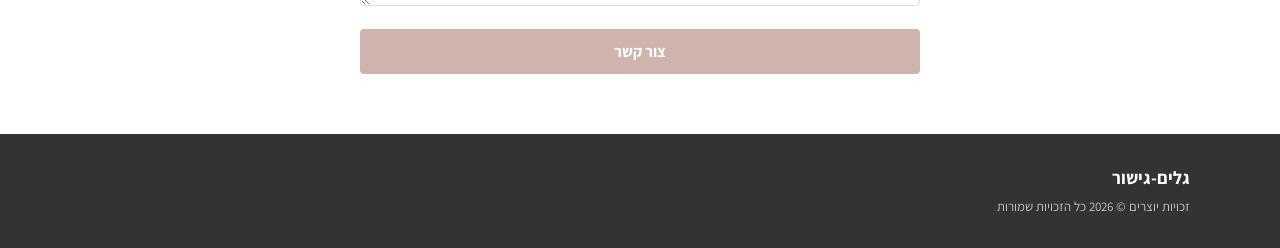
==== commit a54cea93: "updated index.html" ====
--- a/index.html
+++ b/index.html
@@ -435,7 +435,7 @@
     </a>
     <ul class="nav-pages">
       <li class="active"><a href="#hero">בית</a></li>
-      <li><a href="#about">אודותינו</a></li>
+      <li><a href="about-us.html">אודותינו</a></li>
       <li><a href="#team">מי אנחנו</a></li>
       <li><a href="#mediation">גישור</a></li>
       <li><a href="#divorced-parents">הורים גרושים</a></li>
@@ -451,7 +451,7 @@
 <div id="mobileMenu">
   <ul>
     <li><a href="#hero" onclick="toggleMenu()">בית</a></li>
-    <li><a href="#about" onclick="toggleMenu()">אודותינו</a></li>
+    <li><a href="about-us.html" onclick="toggleMenu()">אודותינו</a></li>
     <li><a href="#team" onclick="toggleMenu()">מי אנחנו</a></li>
     <li><a href="#mediation" onclick="toggleMenu()">גישור</a></li>
     <li><a href="#divorced-parents" onclick="toggleMenu()">הורים גרושים</a></li>
@@ -635,7 +635,7 @@
     </div>
     <ul class="contact-details">
       <li><a href="tel:+972-052-624-4021">📞 +972-052-624-4021</a></li>
-      <li><a href="mailto:info@galim-gishur.co.il">✉️ info@galim-gishur.co.il</a></li>
+      <li><a href="/cdn-cgi/l/email-protection#e0898e868fa087818c898dcd878993889592ce838fce898c">✉️ <span class="__cf_email__" data-cfemail="99f0f7fff6d9fef8f5f0f4b4fef0eaf1ecebb7faf6b7f0f5">[email&#160;protected]</span></a></li>
     </ul>
     <p class="contact-address">דרך הכרם 1, קיבוץ יגור<br>אבן גבירול 30, תל אביב</p>
     <form class="contact-form" onsubmit="submitContactForm(event)">
@@ -678,7 +678,7 @@
   </svg>
 </a>
 
-<script>
+<script data-cfasync="false" src="/cdn-cgi/scripts/5c5dd728/cloudflare-static/email-decode.min.js"></script><script>
   function toggleMenu() {
     document.getElementById('mobileMenu').classList.toggle('open');
   }
@@ -720,13 +720,4 @@
   function submitBarForm(e) {
     e.preventDefault();
     e.target.style.display = 'none';
-    document.getElementById('barThankYou').style.display = 'block';
-  }
-  function submitContactForm(e) {
-    e.preventDefault();
-    e.target.style.display = 'none';
-    document.getElementById('contactThankYou').style.display = 'block';
-  }
-</script>
-</body>
-</html>
+    document.getEl
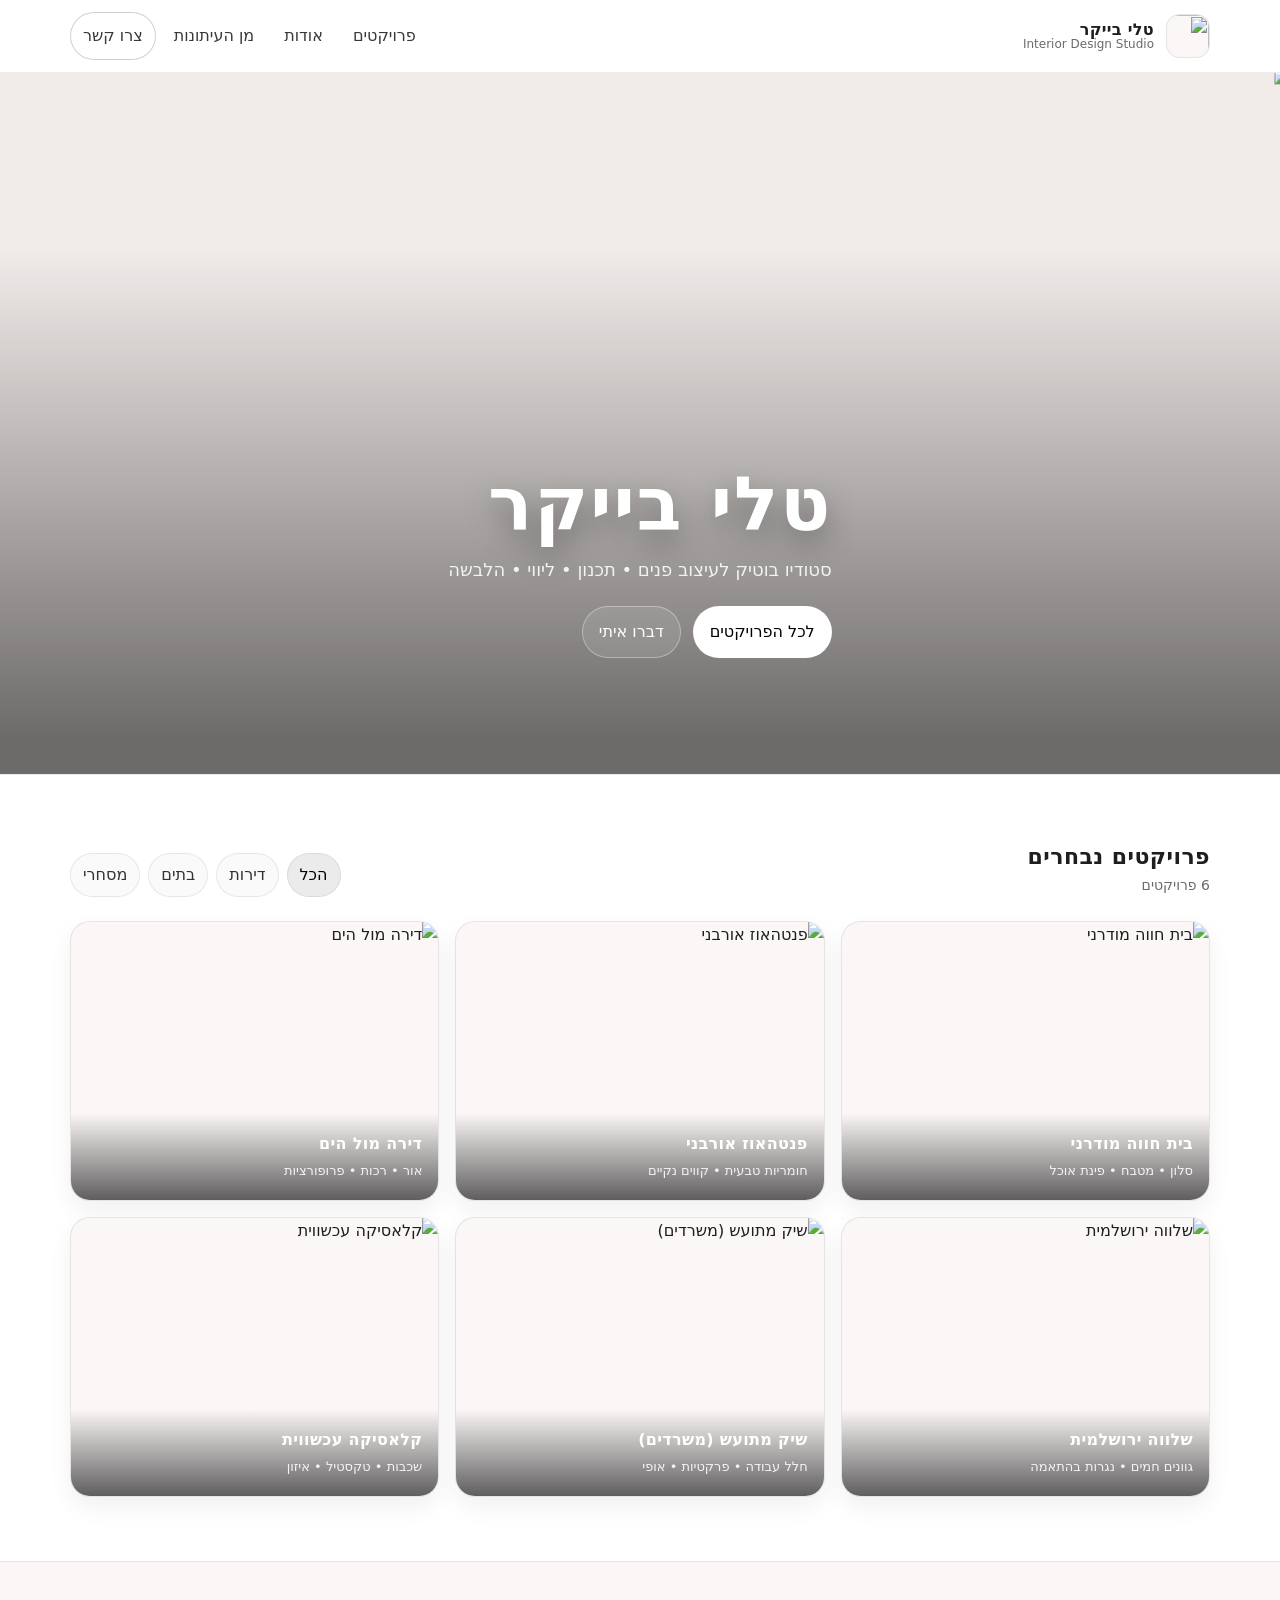
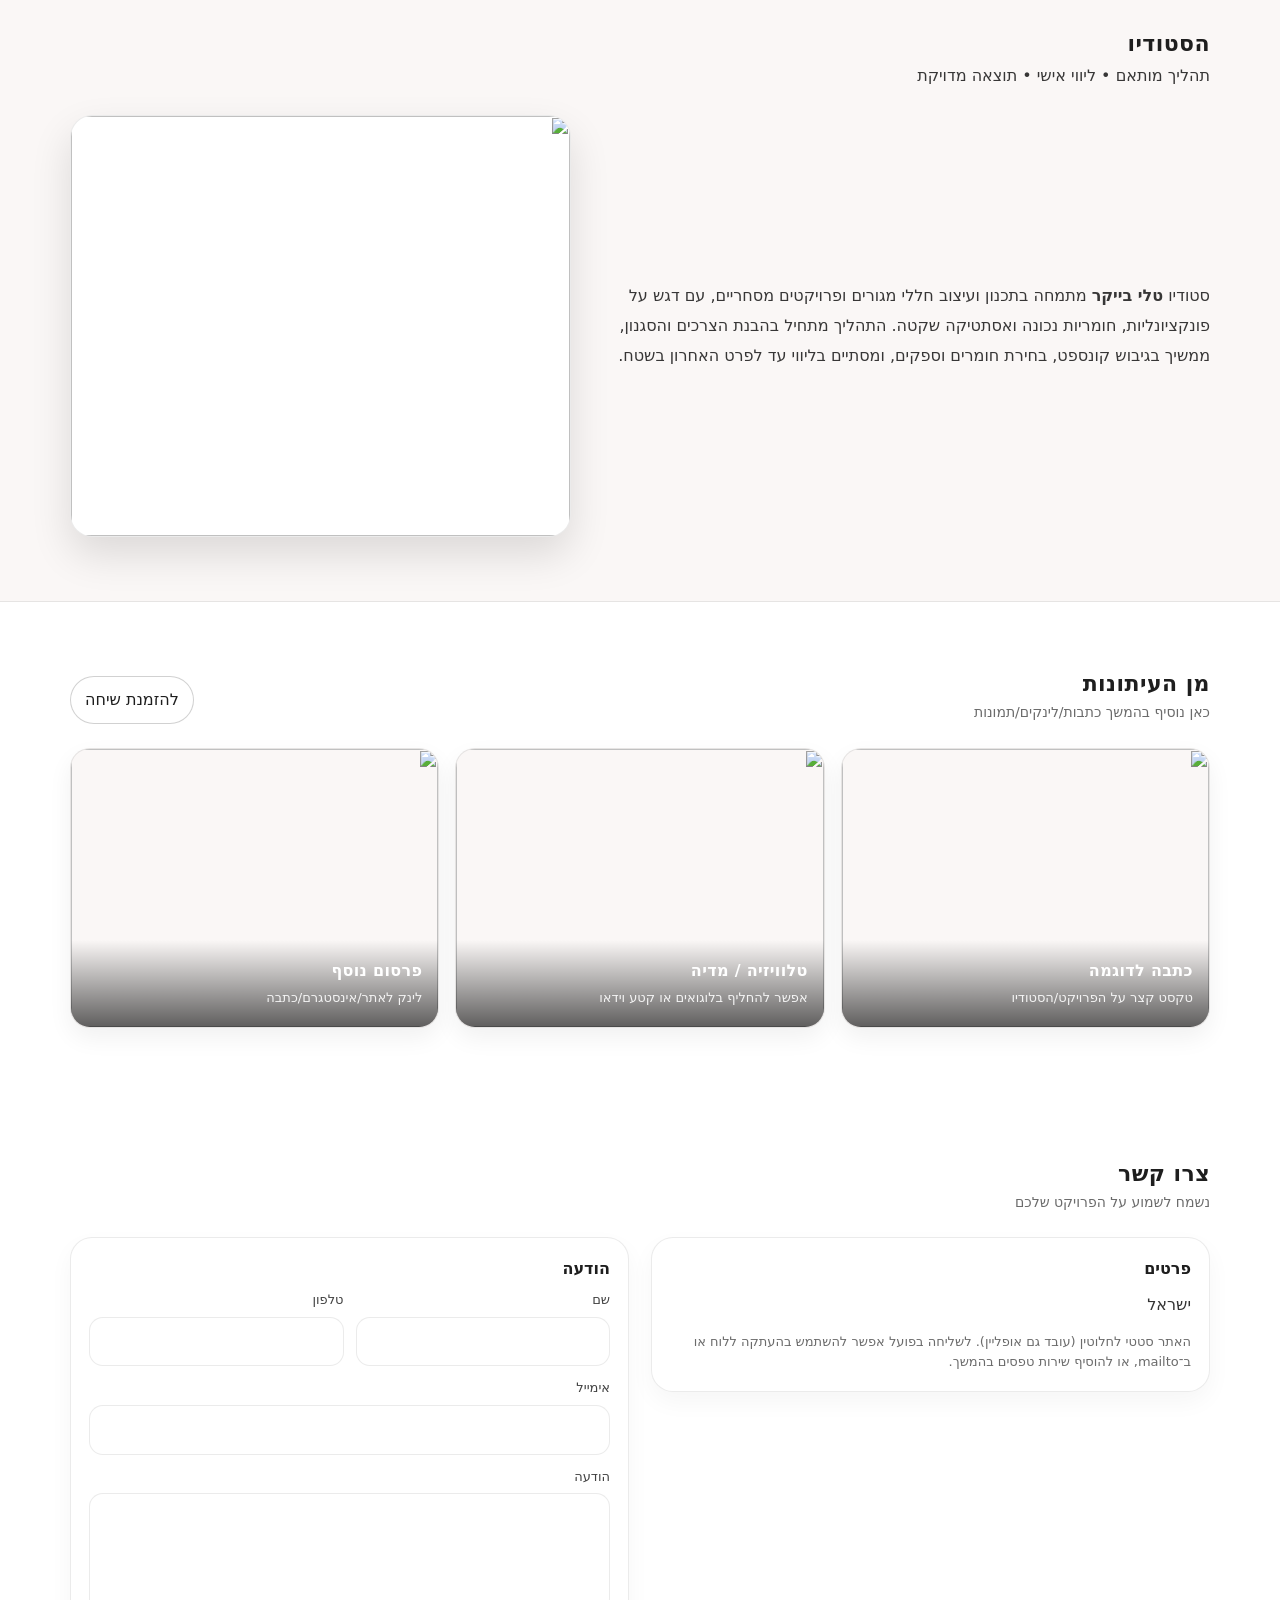
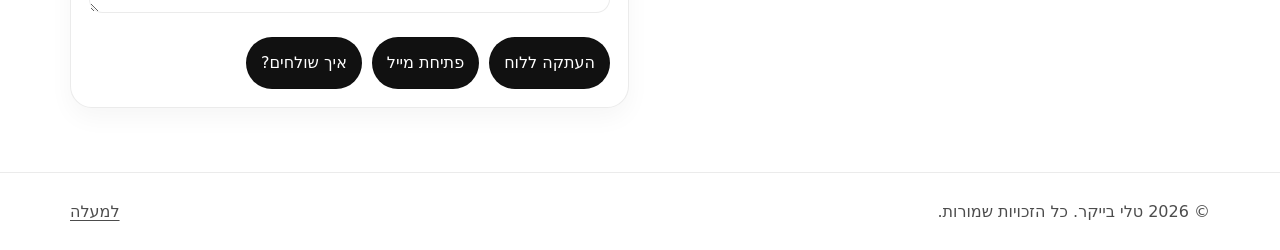
==== commit b5c82c4e: "initial build" ====
--- a/index.html
+++ b/index.html
@@ -1,723 +1,242 @@
-<!DOCTYPE html>
-<html dir="rtl" lang="he">
-<head>
-  <meta charset="utf-8">
-  <meta name="viewport" content="width=device-width, initial-scale=1">
-  <title>גלים-גישור - גלים</title>
-  <meta name="description" content="גלים-גישור - גישור ליווי ויעוץ למתגרשים">
-  <link rel="preconnect" href="https://fonts.googleapis.com">
-  <link rel="preconnect" href="https://fonts.gstatic.com" crossorigin>
-  <link href="https://fonts.googleapis.com/css2?family=Alef:wght@400;700&family=Assistant:wght@400;600;700&display=swap" rel="stylesheet">
-  <style>
-    *, *::before, *::after { box-sizing: border-box; margin: 0; padding: 0; }
-
-    :root {
-      --main-color: #ceb4ad;
-      --main-color-dark: #b89890;
-      --text-dark: #333333;
-      --text-light: #ffffff;
-      --bg-light: #f7f9f8;
-      --bg-alt: #ebebeb;
-      --footer-bg: #333333;
-    }
-
-    html { scroll-behavior: smooth; }
-
-    body {
-      font-family: 'Assistant', 'Alef', Arial, sans-serif;
-      font-size: 16px;
-      line-height: 1.6;
-      color: var(--text-dark);
-      direction: rtl;
-    }
-
-    a { color: var(--main-color); text-decoration: none; }
-    a:hover { color: var(--main-color-dark); text-decoration: underline; }
-
-    img { max-width: 100%; height: auto; }
-
-    /* ── NAVBAR ── */
-    #mainNav {
-      position: fixed;
-      top: 0; left: 0; right: 0;
-      z-index: 1000;
-      background: rgba(255,255,255,0.97);
-      box-shadow: 0 2px 10px rgba(0,0,0,0.08);
-      height: 60px;
-      display: flex;
-      align-items: center;
-    }
-
-    .nav-inner {
-      max-width: 1140px;
-      margin: 0 auto;
-      padding: 0 20px;
-      width: 100%;
-      display: flex;
-      align-items: center;
-      justify-content: space-between;
-    }
-
-    .nav-logo {
-      display: flex;
-      align-items: center;
-      gap: 10px;
-      text-decoration: none;
-    }
-    .nav-logo img { height: 40px; width: auto; }
-    .nav-logo span {
-      font-family: 'Assistant', sans-serif;
-      font-weight: 700;
-      font-size: 18px;
-      color: var(--text-dark);
-    }
-
-    .nav-pages {
-      list-style: none;
-      display: flex;
-      gap: 4px;
-      align-items: center;
-    }
-    .nav-pages li a {
-      display: block;
-      padding: 8px 14px;
-      font-size: 15px;
-      color: var(--text-dark);
-      font-weight: 500;
-      border-radius: 4px;
-      transition: color 0.2s, background 0.2s;
-      letter-spacing: 0.03em;
-      text-decoration: none;
-    }
-    .nav-pages li a:hover,
-    .nav-pages li.active a {
-      color: var(--main-color);
-      background: rgba(206,180,173,0.08);
-    }
-
-    /* mobile menu */
-    .mobile-menu-btn {
-      display: none;
-      background: none;
-      border: none;
-      cursor: pointer;
-      padding: 8px;
-      font-size: 22px;
-      color: var(--text-dark);
-    }
-    #mobileMenu {
-      display: none;
-      position: fixed;
-      top: 60px; left: 0; right: 0; bottom: 0;
-      background: rgba(255,255,255,0.98);
-      z-index: 999;
-      padding: 30px 20px;
-    }
-    #mobileMenu ul { list-style: none; }
-    #mobileMenu ul li { border-bottom: 1px solid #f0f0f0; }
-    #mobileMenu ul li a {
-      display: block;
-      padding: 14px 10px;
-      font-size: 17px;
-      color: var(--text-dark);
-      text-decoration: none;
-      text-align: center;
-    }
-    #mobileMenu ul li a:hover { color: var(--main-color); }
-    #mobileMenu.open { display: block; }
-
-    /* ── HERO ── */
-    #hero {
-      position: relative;
-      min-height: 60vh;
-      display: flex;
-      align-items: center;
-      justify-content: center;
-      text-align: center;
-      overflow: hidden;
-      margin-top: 60px;
-    }
-
-    .hero-bg {
-      position: absolute;
-      inset: 0;
-      background-image: url('https://images.cdn-files-a.com/uploads/5875523/2000_643553242b76b_filter_643557420eb63.jpg');
-      background-size: cover;
-      background-position: center center;
-      filter: contrast(100%) saturate(125%);
-    }
-    .hero-overlay {
-      position: absolute;
-      inset: 0;
-      background: rgba(0,0,0,0.45);
-    }
-
-    .hero-content {
-      position: relative;
-      z-index: 2;
-      padding: 60px 20px 80px;
-    }
-    .hero-content h1 {
-      font-family: 'Assistant', sans-serif;
-      font-size: clamp(60px, 10vw, 114px);
-      font-weight: 700;
-      color: #fff;
-      text-shadow: 0 2px 12px rgba(0,0,0,0.5);
-      line-height: 1.1;
-      margin-bottom: 10px;
-    }
-    .hero-content h2 {
-      font-family: 'Assistant', sans-serif;
-      font-size: clamp(24px, 4vw, 50px);
-      font-weight: 700;
-      color: #fff;
-      text-shadow: 0 2px 8px rgba(0,0,0,0.5);
-      line-height: 1.2;
-    }
-
-    /* wave shape */
-    .hero-wave {
-      position: absolute;
-      bottom: -1px; left: 0; right: 0;
-      z-index: 3;
-      line-height: 0;
-    }
-    .hero-wave svg { width: 100%; height: auto; display: block; }
-
-    /* ── SECTIONS ── */
-    section {
-      padding: 60px 20px;
-    }
-
-    .container {
-      max-width: 1100px;
-      margin: 0 auto;
-    }
-
-    /* alternating bg */
-    .bg-primary-section { background: var(--bg-light); }
-
-    /* section title */
-    .section-title {
-      text-align: center;
-      margin-bottom: 36px;
-    }
-    .section-title h2 {
-      font-family: 'Assistant', sans-serif;
-      font-size: 28px;
-      font-weight: 700;
-      color: var(--text-dark);
-      margin-bottom: 10px;
-    }
-    .section-title hr {
-      width: 50px;
-      border: none;
-      border-top: 3px solid var(--main-color);
-      margin: 0 auto;
-    }
-
-    /* ── ABOUT ── */
-    .about-text {
-      font-size: 17px;
-      line-height: 1.8;
-      color: #444;
-      max-width: 800px;
-      margin: 0 auto;
-      text-align: center;
-    }
-
-    /* ── TEAM ── */
-    .team-grid {
-      display: grid;
-      grid-template-columns: repeat(auto-fit, minmax(280px, 1fr));
-      gap: 40px;
-      justify-items: center;
-    }
-    .team-member {
-      max-width: 380px;
-      width: 100%;
-      text-align: center;
-    }
-    .team-image {
-      width: 100%;
-      padding-top: 100%;
-      background-size: cover;
-      background-position: center;
-      border-radius: 6px;
-      margin-bottom: 20px;
-    }
-    .team-member h4 {
-      font-size: 20px;
-      font-weight: 700;
-      margin-bottom: 8px;
-      padding-bottom: 14px;
-      position: relative;
-      display: inline-block;
-    }
-    .team-member h4::after {
-      content: '';
-      position: absolute;
-      bottom: 0; left: 50%; transform: translateX(-50%);
-      width: 60px; height: 3px;
-      background: var(--main-color);
-    }
-    .team-member p {
-      font-size: 15px;
-      color: #555;
-      line-height: 1.7;
-      margin-top: 12px;
-    }
-
-    /* ── CONTENT + IMAGE rows ── */
-    .two-col {
-      display: grid;
-      grid-template-columns: 1fr 1fr;
-      gap: 40px;
-      align-items: center;
-    }
-    .two-col .col-text { font-size: 16px; line-height: 1.85; color: #444; }
-    .two-col .col-text a { color: var(--main-color); font-weight: 600; }
-    .two-col .col-img img {
-      width: 100%;
-      border-radius: 8px;
-      box-shadow: 0 4px 20px rgba(0,0,0,0.1);
-    }
-    .two-col.reverse { direction: ltr; }
-    .two-col.reverse .col-text,
-    .two-col.reverse .col-img { direction: rtl; }
-
-    /* ── CONTACT FORM (top bar) ── */
-    .contact-bar {
-      background: var(--main-color);
-      padding: 30px 20px;
-    }
-    .contact-bar .section-title h2 { color: #fff; }
-    .contact-bar .section-title hr { border-color: rgba(255,255,255,0.5); }
-    .contact-bar-form {
-      display: flex;
-      flex-wrap: wrap;
-      gap: 12px;
-      align-items: flex-end;
-      justify-content: center;
-    }
-    .contact-bar-form .form-group { flex: 1 1 180px; }
-    .contact-bar-form label { display: block; font-size: 13px; color: rgba(255,255,255,0.85); margin-bottom: 4px; font-weight: 600; }
-    .contact-bar-form input {
-      width: 100%;
-      padding: 10px 14px;
-      border: none;
-      border-radius: 4px;
-      font-size: 15px;
-      font-family: 'Assistant', sans-serif;
-      outline: none;
-    }
-    .contact-bar-form button {
-      padding: 10px 28px;
-      background: #fff;
-      color: var(--main-color);
-      border: none;
-      border-radius: 4px;
-      font-size: 15px;
-      font-weight: 700;
-      cursor: pointer;
-      font-family: 'Assistant', sans-serif;
-      transition: background 0.2s, color 0.2s;
-      white-space: nowrap;
-      align-self: flex-end;
-      height: 42px;
-    }
-    .contact-bar-form button:hover { background: var(--text-dark); color: #fff; }
-
-    /* ── CONTACT SECTION ── */
-    .contact-details {
-      list-style: none;
-      text-align: center;
-      margin-bottom: 20px;
-    }
-    .contact-details li { margin-bottom: 10px; font-size: 17px; }
-    .contact-details li a { color: var(--text-dark); font-weight: 600; }
-    .contact-details li a:hover { color: var(--main-color); }
-    .contact-address { text-align: center; color: #666; margin-bottom: 30px; font-size: 15px; line-height: 1.7; }
-
-    .contact-form { max-width: 560px; margin: 0 auto; }
-    .contact-form .form-group { margin-bottom: 16px; }
-    .contact-form label { display: block; font-size: 14px; font-weight: 600; color: #555; margin-bottom: 5px; }
-    .contact-form input,
-    .contact-form textarea {
-      width: 100%;
-      padding: 10px 14px;
-      border: 1px solid #ddd;
-      border-radius: 4px;
-      font-size: 15px;
-      font-family: 'Assistant', sans-serif;
-      outline: none;
-      transition: border-color 0.2s;
-    }
-    .contact-form input:focus,
-    .contact-form textarea:focus { border-color: var(--main-color); }
-    .contact-form textarea { resize: vertical; min-height: 100px; }
-    .contact-form button {
-      width: 100%;
-      padding: 12px;
-      background: var(--main-color);
-      color: #fff;
-      border: none;
-      border-radius: 4px;
-      font-size: 16px;
-      font-weight: 700;
-      cursor: pointer;
-      font-family: 'Assistant', sans-serif;
-      transition: background 0.2s;
-    }
-    .contact-form button:hover { background: var(--main-color-dark); }
-
-    .required-star { color: var(--main-color); margin-right: 2px; }
-
-    /* thank you message */
-    .thank-you { display: none; text-align: center; padding: 30px; color: var(--main-color); font-size: 20px; font-weight: 700; }
-
-    /* ── FOOTER ── */
-    footer {
-      background: var(--footer-bg);
-      color: #fff;
-      padding: 30px 20px;
-    }
-    .footer-inner {
-      max-width: 1100px;
-      margin: 0 auto;
-      display: flex;
-      justify-content: space-between;
-      align-items: center;
-      flex-wrap: wrap;
-      gap: 16px;
-    }
-    .footer-name { font-size: 18px; font-weight: 700; margin-bottom: 4px; }
-    .footer-copy { font-size: 13px; color: rgba(255,255,255,0.7); }
-
-    /* ── WHATSAPP FLOAT ── */
-    .whatsapp-float {
-      position: fixed;
-      bottom: 24px;
-      left: 24px;
-      z-index: 999;
-      background: #25d366;
-      color: #fff;
-      width: 56px; height: 56px;
-      border-radius: 50%;
-      display: flex; align-items: center; justify-content: center;
-      box-shadow: 0 4px 16px rgba(0,0,0,0.2);
-      font-size: 28px;
-      text-decoration: none;
-      transition: transform 0.2s;
-    }
-    .whatsapp-float:hover { transform: scale(1.1); color: #fff; text-decoration: none; }
-
-    /* ── RESPONSIVE ── */
-    @media (max-width: 768px) {
-      .nav-pages { display: none; }
-      .mobile-menu-btn { display: block; }
-      .two-col { grid-template-columns: 1fr; }
-      .two-col.reverse { direction: rtl; }
-      .hero-content h1 { font-size: 56px; }
-      .hero-content h2 { font-size: 26px; }
-      .contact-bar-form .form-group { flex: 1 1 100%; }
-    }
-  </style>
-</head>
-<body>
-
-<!-- ── NAVBAR ── -->
-<nav id="mainNav">
-  <div class="nav-inner">
-    <a href="#" class="nav-logo">
-      <img src="https://images.cdn-files-a.com/uploads/5875523/400_63947ead6c28d.png" alt="גלים-גישור">
-      <span>גלים-גישור</span>
-    </a>
-    <ul class="nav-pages">
-      <li class="active"><a href="#hero">בית</a></li>
-      <li><a href="about-us.html">אודותינו</a></li>
-      <li><a href="#team">מי אנחנו</a></li>
-      <li><a href="#mediation">גישור</a></li>
-      <li><a href="#divorced-parents">הורים גרושים</a></li>
-      <li><a href="#children">ילדים בגירושים</a></li>
-      <li><a href="#chapter-b">פרק ב'</a></li>
-      <li><a href="#contact">צור קשר</a></li>
-    </ul>
-    <button class="mobile-menu-btn" onclick="toggleMenu()" aria-label="תפריט">☰</button>
-  </div>
-</nav>
-
-<!-- Mobile Menu -->
-<div id="mobileMenu">
-  <ul>
-    <li><a href="#hero" onclick="toggleMenu()">בית</a></li>
-    <li><a href="about-us.html" onclick="toggleMenu()">אודותינו</a></li>
-    <li><a href="#team" onclick="toggleMenu()">מי אנחנו</a></li>
-    <li><a href="#mediation" onclick="toggleMenu()">גישור</a></li>
-    <li><a href="#divorced-parents" onclick="toggleMenu()">הורים גרושים</a></li>
-    <li><a href="#children" onclick="toggleMenu()">ילדים בגירושים</a></li>
-    <li><a href="#chapter-b" onclick="toggleMenu()">פרק ב'</a></li>
-    <li><a href="#contact" onclick="toggleMenu()">צור קשר</a></li>
-  </ul>
-</div>
-
-<!-- ── HERO ── -->
-<section id="hero">
-  <div class="hero-bg"></div>
-  <div class="hero-overlay"></div>
-  <div class="hero-content">
-    <h1>גלים</h1>
-    <h2>גישור ליווי ויעוץ למתגרשים</h2>
-  </div>
-  <div class="hero-wave">
-    <svg xmlns="http://www.w3.org/2000/svg" viewBox="0 0 100 20" preserveAspectRatio="none" style="height:60px;">
-      <path d="M0,20 L0,8 C18,14 35,14 50,8 C72,0 87,-3 100,5 L100,20 Z" fill="#ffffff"/>
-    </svg>
-  </div>
-</section>
-
-<!-- ── ABOUT ── -->
-<section id="about" class="bg-primary-section">
-  <div class="container">
-    <div class="section-title">
-      <h2>אודותינו</h2>
-      <hr>
+<!doctype html>
+<html lang="he" dir="rtl">
+  <head>
+    <meta charset="utf-8" />
+    <meta name="viewport" content="width=device-width, initial-scale=1" />
+    <title>טלי בייקר | סטודיו לעיצוב פנים</title>
+    <meta
+      name="description"
+      content="טלי בייקר — סטודיו בוטיק לעיצוב פנים. תכנון וליווי אישי, פרויקטים נבחרים ויצירת חללים מדויקים."
+    />
+    <meta name="theme-color" content="#ffffff" />
+    <link rel="stylesheet" href="assets/css/styles.css" />
+  </head>
+  <body>
+    <a class="skip-link" href="#projects">דלג לתוכן</a>
+
+    <header class="header" role="banner">
+      <div class="container header-inner">
+        <a class="brand" href="#top" aria-label="חזרה לראש העמוד">
+          <img src="assets/images/placeholder.svg" alt="" />
+          <div class="brand-title">
+            <strong data-studio-name>טלי בייקר</strong>
+            <span>Interior Design Studio</span>
+          </div>
+        </a>
+
+        <nav class="nav" aria-label="תפריט ראשי">
+          <a href="#projects" aria-current="false">פרויקטים</a>
+          <a href="#about" aria-current="false">אודות</a>
+          <a href="#press" aria-current="false">מן העיתונות</a>
+          <a class="nav-cta" href="#contact" aria-current="false">צרו קשר</a>
+        </nav>
+
+        <button
+          id="menuBtn"
+          class="menu-btn"
+          type="button"
+          aria-label="פתח תפריט"
+          aria-expanded="false"
+        >
+          תפריט
+        </button>
+      </div>
+    </header>
+
+    <div id="drawer" class="drawer" aria-label="תפריט לנייד">
+      <div class="container">
+        <a href="#projects">פרויקטים</a>
+        <a href="#about">אודות</a>
+        <a href="#press">מן העיתונות</a>
+        <a href="#contact">צרו קשר</a>
+      </div>
     </div>
-    <p class="about-text">
-      מרכז גלים רואה לנגד עיניו את האנשים המעורבים בתהליך הגירושים.<br>
-      זוגות רבים מתגרשים, אחרים כבר גרושים, יש החושבים על פרק ב' או מצויים בו.<br>
-      מטבע הדברים תהליכים מורכבים אלו משפיעים על רווחתם של ילדי הזוג הנפרד או הגרוש.<br><br>
-      לצערנו ילדים רבים נפגעים מתהליך גירושים סוער של הוריהם, וזאת שלא לצורך.<br>
-      מרכז גלים שם לו כמטרה למזער נזקים בתהליך הגירושים ואף לעשותו חיובי ותוך שיתוף פעולה.<br>
-      אנו ערוכים לסוגיות רבות ויודעים לתת להן את המענה המתאים ביותר.<br><br>
-      מלבד פתרון בעיות ומזעור נזקים אנו גם מעצימים את בני המשפחה ויוצקים יסודות לתקשורת חיובית בהמשך הדרך.
-    </p>
-  </div>
-</section>
-
-<!-- ── TEAM ── -->
-<section id="team">
-  <div class="container">
-    <div class="section-title">
-      <h2>מי אנחנו</h2>
-      <hr>
+
+    <main id="top">
+      <section class="hero" aria-label="פתיח">
+        <div class="hero-media" aria-hidden="true">
+          <img src="assets/images/placeholder.svg" alt="" />
+        </div>
+        <div class="hero-overlay" aria-hidden="true"></div>
+        <div class="container hero-content">
+          <h1 data-studio-name>טלי בייקר</h1>
+          <p data-studio-tagline>
+            סטודיו בוטיק לעיצוב פנים • תכנון • ליווי • הלבשה
+          </p>
+          <div class="hero-actions">
+            <a class="btn solid" href="#projects">לכל הפרויקטים</a>
+            <a class="btn" href="#contact">דברו איתי</a>
+          </div>
+        </div>
+      </section>
+
+      <section id="projects" class="projects" aria-label="פרויקטים">
+        <div class="container">
+          <div class="section-head">
+            <div>
+              <h2>פרויקטים נבחרים</h2>
+              <p id="projectsCount">—</p>
+            </div>
+            <div id="filters" class="filters" aria-label="סינון פרויקטים"></div>
+          </div>
+
+          <div id="projectsGrid" class="grid" aria-label="גלריית פרויקטים"></div>
+        </div>
+      </section>
+
+      <section id="about" class="about" aria-label="אודות הסטודיו">
+        <div class="container">
+          <div class="section-head">
+            <div>
+              <h2>הסטודיו</h2>
+              <p>תהליך מותאם • ליווי אישי • תוצאה מדויקת</p>
+            </div>
+          </div>
+
+          <div class="about-inner">
+            <div>
+              <p>
+                סטודיו <strong data-studio-name>טלי בייקר</strong> מתמחה בתכנון
+                ועיצוב חללי מגורים ופרויקטים מסחריים, עם דגש על פונקציונליות,
+                חומריות נכונה ואסתטיקה שקטה. התהליך מתחיל בהבנת הצרכים והסגנון,
+                ממשיך בגיבוש קונספט, בחירת חומרים וספקים, ומסתיים בליווי עד לפרט
+                האחרון בשטח.
+              </p>
+            </div>
+            <div class="portrait" aria-hidden="true">
+              <img src="assets/images/placeholder.svg" alt="" />
+            </div>
+          </div>
+        </div>
+      </section>
+
+      <section id="press" aria-label="מן העיתונות">
+        <div class="container">
+          <div class="section-head">
+            <div>
+              <h2>מן העיתונות</h2>
+              <p>כאן נוסיף בהמשך כתבות/לינקים/תמונות</p>
+            </div>
+            <a class="nav-cta" href="#contact">להזמנת שיחה</a>
+          </div>
+
+          <div class="grid" aria-label="כרטיסי עיתונות לדוגמה">
+            <article class="card" role="group" aria-label="כרטיס לדוגמה">
+              <img src="assets/images/placeholder.svg" alt="" loading="lazy" />
+              <div class="card-meta">
+                <strong>כתבה לדוגמה</strong>
+                <span>טקסט קצר על הפרויקט/הסטודיו</span>
+              </div>
+            </article>
+            <article class="card" role="group" aria-label="כרטיס לדוגמה">
+              <img src="assets/images/placeholder.svg" alt="" loading="lazy" />
+              <div class="card-meta">
+                <strong>טלוויזיה / מדיה</strong>
+                <span>אפשר להחליף בלוגואים או קטע וידאו</span>
+              </div>
+            </article>
+            <article class="card" role="group" aria-label="כרטיס לדוגמה">
+              <img src="assets/images/placeholder.svg" alt="" loading="lazy" />
+              <div class="card-meta">
+                <strong>פרסום נוסף</strong>
+                <span>לינק לאתר/אינסטגרם/כתבה</span>
+              </div>
+            </article>
+          </div>
+        </div>
+      </section>
+
+      <section id="contact" class="contact" aria-label="צור קשר">
+        <div class="container">
+          <div class="section-head">
+            <div>
+              <h2>צרו קשר</h2>
+              <p>נשמח לשמוע על הפרויקט שלכם</p>
+            </div>
+            <a class="nav-cta" data-instagram href="#" target="_blank" rel="noreferrer">אינסטגרם</a>
+          </div>
+
+          <div class="contact-grid">
+            <div class="contact-card">
+              <h3>פרטים</h3>
+              <ul class="contact-list">
+                <li><a data-phone href="#">טלפון</a></li>
+                <li><a data-email href="#">אימייל</a></li>
+                <li><span data-address></span></li>
+              </ul>
+              <p class="hint" style="margin: 14px 0 0 0">
+                האתר סטטי לחלוטין (עובד גם אופליין). לשליחה בפועל אפשר להשתמש בהעתקה
+                ללוח או ב־mailto, או להוסיף שירות טפסים בהמשך.
+              </p>
+            </div>
+
+            <div class="contact-card">
+              <h3>הודעה</h3>
+              <form id="contactForm" class="form">
+                <div class="field">
+                  <label for="fName">שם</label>
+                  <input id="fName" name="name" autocomplete="name" />
+                </div>
+                <div class="field">
+                  <label for="fPhone">טלפון</label>
+                  <input id="fPhone" name="phone" autocomplete="tel" />
+                </div>
+                <div class="field full">
+                  <label for="fEmail">אימייל</label>
+                  <input id="fEmail" name="email" type="email" autocomplete="email" />
+                </div>
+                <div class="field full">
+                  <label for="fMsg">הודעה</label>
+                  <textarea id="fMsg" name="message"></textarea>
+                </div>
+                <div class="form-actions">
+                  <div class="hint" id="toast" hidden></div>
+                  <div style="display:flex; gap:10px; flex-wrap:wrap; width:100%">
+                    <button id="copyBtn" class="btn-dark" type="button">העתקה ללוח</button>
+                    <button id="mailBtn" class="btn-dark" type="button">פתיחת מייל</button>
+                    <button class="btn-dark" type="submit">איך שולחים?</button>
+                  </div>
+                </div>
+              </form>
+            </div>
+          </div>
+        </div>
+      </section>
+    </main>
+
+    <footer role="contentinfo">
+      <div class="container footer-inner">
+        <div>© <span data-year></span> <span data-studio-name>טלי בייקר</span>. כל הזכויות שמורות.</div>
+        <div><a href="#top">למעלה</a></div>
+      </div>
+    </footer>
+
+    <!-- Lightbox -->
+    <div id="lightbox" class="lightbox" aria-hidden="true">
+      <div class="lightbox-dialog" role="dialog" aria-modal="true" aria-label="גלריית תמונות">
+        <div class="lb-top">
+          <div class="lb-title">
+            <strong id="lbProjectTitle">—</strong>
+            <span id="lbProjectMeta">—</span>
+          </div>
+          <div class="lb-actions">
+            <button id="lbClose" class="icon-btn" type="button" aria-label="סגור">✕</button>
+          </div>
+        </div>
+        <div class="lb-body">
+          <div class="lb-stage">
+            <img id="lbImage" src="assets/images/placeholder.svg" alt="" />
+            <div class="lb-nav" aria-hidden="true">
+              <button id="lbPrev" type="button" aria-label="הקודם">‹</button>
+              <button id="lbNext" type="button" aria-label="הבא">›</button>
+            </div>
+          </div>
+          <div id="lbThumbs" class="thumbs" aria-label="תמונות ממוזערות"></div>
+        </div>
+      </div>
     </div>
-    <div class="team-grid">
-      <div class="team-member">
-        <div class="team-image" style="background-image: url('https://images.cdn-files-a.com/uploads/5875523/1200_63933e43df47f.jpg');"></div>
-        <h4>נדב הריס</h4>
-        <p>פסיכולוג קליני-מדריך, בעל ותק וניסיון של מעל 15 שנים בטיפול בילדים, מתבגרים ובוגרים ובתוך כך בנושאי הגירושים על כלל היבטיו.</p>
-      </div>
-      <div class="team-member">
-        <div class="team-image" style="background-image: url('https://images.cdn-files-a.com/uploads/5875523/1200_63933e61bddc5.jpg');"></div>
-        <h4>נורית הריס</h4>
-        <p>עו"ד ומגשרת בדיני משפחה בעלת ותק וניסיון של מעל 10 שנים בגישור ובפתרון מחלוקות בתחומים אלו.</p>
-      </div>
-    </div>
-  </div>
-</section>
-
-<!-- ── CONTACT BAR ── -->
-<div class="contact-bar">
-  <div class="container">
-    <div class="section-title">
-      <h2>צור קשר</h2>
-      <hr>
-    </div>
-    <form class="contact-bar-form" onsubmit="submitBarForm(event)">
-      <div class="form-group">
-        <label>שם <span style="color:#fff">*</span></label>
-        <input type="text" placeholder="שם" required>
-      </div>
-      <div class="form-group">
-        <label>טלפון</label>
-        <input type="text" placeholder="טלפון">
-      </div>
-      <div class="form-group">
-        <label>שדה טקסט</label>
-        <input type="text" placeholder="שדה טקסט">
-      </div>
-      <button type="submit">צור קשר</button>
-    </form>
-    <div id="barThankYou" class="thank-you" style="color:#fff;">תודה! נחזור אליך בהקדם.</div>
-  </div>
-</div>
-
-<!-- ── MEDIATION ── -->
-<section id="mediation">
-  <div class="container">
-    <div class="section-title">
-      <h2>גישור</h2>
-      <hr>
-    </div>
-    <div class="two-col">
-      <div class="col-text">
-        גירושים הינם תהליך מורכב. בני הזוג הנפרדים ונדרשים לקבל החלטות מורכבות בתקופה סוערת.<br><br>
-        ישנן אמוציות בין בני הזוג, יש צורך להשתלט על נושאים פיננסיים מסובכים ובנוסף, ההתנהלות מול הילדים הינה מורכבת.<br><br>
-        בתוך כך הזוג הנפרד נדרש לתמרן בין אתגרים אלו ואחרים. פעמים רבות מעורבים גורמים נוספים שלהם כוונות טובות או אינטרסים אישיים, למשל עו"ד שמנסים למשוך כל צד לכיוון אחר כי הדבר עשוי למקסם את שכר הטרחה שהם גובים.<br><br>
-        על יתרונות הגישור <a href="#contact">קרא עוד...</a>
-      </div>
-      <div class="col-img">
-        <img src="https://images.cdn-files-a.com/ready_uploads/media/14965/400_5cdad9d6c6b2b.jpg" alt="גישור">
-      </div>
-    </div>
-  </div>
-</section>
-
-<!-- ── DIVORCED PARENTS ── -->
-<section id="divorced-parents" class="bg-primary-section">
-  <div class="container">
-    <div class="section-title">
-      <h2>הורים גרושים</h2>
-      <hr>
-    </div>
-    <div class="two-col reverse">
-      <div class="col-img">
-        <img src="https://images.cdn-files-a.com/ready_uploads/media/18861/400_5cdba51e2b495.jpg" alt="הורים גרושים">
-      </div>
-      <div class="col-text">
-        הורים גרושים נדרשים לאתגרים רבים: היחסים עם הילדים עוברים שינוי, היבטים רבים בחיי היומיום עוברים שינוי, כמו ניהול משק בית או התארגנות שונה במקום העבודה או מול אנשים במעגלים שונים, גרושים עשויים לחוות לעיתים בדידות. ועוד....<br><br>
-        גם לגרושים 'ותיקים' אתגרים רבים, למשל פרקי ב' עם או בלי ילדים משלבים קודמים.<br><br>
-        ובכלל, גרושים הם גם הורים לכל דבר ועניין, ולכן נתקלים גם בסוגיות אוניברסליות בתחום ההורות.<br><br>
-        <a href="#contact">קרא עוד...</a>
-      </div>
-    </div>
-  </div>
-</section>
-
-<!-- ── CHILDREN ── -->
-<section id="children">
-  <div class="container">
-    <div class="section-title">
-      <h2>ילדים בגירושים</h2>
-      <hr>
-    </div>
-    <div class="two-col">
-      <div class="col-text">
-        ילדים להורים גרושים חווים בתדירות גבוהה צורך להתאים עצמם למצבים משתנים. ראשית הפרידה בין ההורים - תהליך מורכב שלעיתים קרובות מפר למרבית הילדים את תחושת הביטחון בתא משפחתי יציב ועמיד לשינויים.<br><br>
-        גם כאשר כל המעורבים מבינים שהדבר הנכון הוא לסיים את החלק הזוגי בקשר בין ההורים, עדיין הילדים יחוו קושי רב להסתגל למצב החדש.<br><br>
-        <a href="#contact">קרא עוד...</a>
-      </div>
-      <div class="col-img">
-        <img src="https://images.cdn-files-a.com/ready_uploads/media/5356799/400_5ef9eff58d36b.jpg" alt="ילדים בגירושים">
-      </div>
-    </div>
-  </div>
-</section>
-
-<!-- ── CHAPTER B ── -->
-<section id="chapter-b" class="bg-primary-section">
-  <div class="container">
-    <div class="section-title">
-      <h2>פרק ב'</h2>
-      <hr>
-    </div>
-    <div class="two-col reverse">
-      <div class="col-img">
-        <img src="https://images.cdn-files-a.com/ready_uploads/media/3246656/400_5e145f35d855b.jpg" alt="פרק ב'">
-      </div>
-      <div class="col-text">
-        פעמים רבות בסמוך לגירושים בני זוג שהתגרשו מכריזים 'לא עוד! אני עם זה סיימתי...', אך הניסיון מראה אחרת.<br><br>
-        לאו דווקא חתונה נוספת אבל נוצרות מערכות יחסים זוגיות, יציבות, אוהבות ומשמעותיות. אך לא הכל ורוד, יש צורך בהתאמות, לעיתים ישנם ילדים משלבים קודמים שצריכים להסתדר זה עם זה או עם פרטנר.ית של ההורה ועוד...<br><br>
-        לא חסרות מורכבויות וכתוצאה מכך רבים הקונפלקטים והתהיות. חלק מהסוגיות הינן רגשיות ונוגעות בהדרכות הורים, חלקן משפטיות וחלקן הן גם וגם. ניתן להמציא את הגלגל ולהתמודד כל פעם מחדש וניתן לעשות זאת אחרת ולהתייעץ.<br><br>
-        <a href="#contact">קרא עוד...</a>
-      </div>
-    </div>
-  </div>
-</section>
-
-<!-- ── CONTACT ── -->
-<section id="contact">
-  <div class="container">
-    <div class="section-title">
-      <h2>צור קשר</h2>
-      <hr>
-    </div>
-    <ul class="contact-details">
-      <li><a href="tel:+972-052-624-4021">📞 +972-052-624-4021</a></li>
-      <li><a href="/cdn-cgi/l/email-protection#e0898e868fa087818c898dcd878993889592ce838fce898c">✉️ <span class="__cf_email__" data-cfemail="99f0f7fff6d9fef8f5f0f4b4fef0eaf1ecebb7faf6b7f0f5">[email&#160;protected]</span></a></li>
-    </ul>
-    <p class="contact-address">דרך הכרם 1, קיבוץ יגור<br>אבן גבירול 30, תל אביב</p>
-    <form class="contact-form" onsubmit="submitContactForm(event)">
-      <div class="form-group">
-        <label>שם <span class="required-star">*</span></label>
-        <input type="text" placeholder="שם" required>
-      </div>
-      <div class="form-group">
-        <label>טלפון <span class="required-star">*</span></label>
-        <input type="text" placeholder="טלפון" required>
-      </div>
-      <div class="form-group">
-        <label>כתובת הדואר האלקטרוני שלך <span class="required-star">*</span></label>
-        <input type="email" placeholder="כתובת הדואר האלקטרוני שלך" required>
-      </div>
-      <div class="form-group">
-        <label>הודעה</label>
-        <textarea placeholder="הודעה"></textarea>
-      </div>
-      <button type="submit">צור קשר</button>
-    </form>
-    <div id="contactThankYou" class="thank-you">תודה! נחזור אליך בהקדם.</div>
-  </div>
-</section>
-
-<!-- ── FOOTER ── -->
-<footer>
-  <div class="footer-inner">
-    <div>
-      <div class="footer-name">גלים-גישור</div>
-      <div class="footer-copy">זכויות יוצרים © 2026 כל הזכויות שמורות</div>
-    </div>
-  </div>
-</footer>
-
-<!-- WhatsApp float -->
-<a class="whatsapp-float" href="https://wa.me/972526244021" target="_blank" title="WhatsApp" aria-label="WhatsApp">
-  <svg xmlns="http://www.w3.org/2000/svg" viewBox="0 0 24 24" fill="white" width="28" height="28">
-    <path d="M17.472 14.382c-.297-.149-1.758-.867-2.03-.967-.273-.099-.471-.148-.67.15-.197.297-.767.966-.94 1.164-.173.199-.347.223-.644.075-.297-.15-1.255-.463-2.39-1.475-.883-.788-1.48-1.761-1.653-2.059-.173-.297-.018-.458.13-.606.134-.133.298-.347.446-.52.149-.174.198-.298.298-.497.099-.198.05-.371-.025-.52-.075-.149-.669-1.612-.916-2.207-.242-.579-.487-.5-.669-.51-.173-.008-.371-.01-.57-.01-.198 0-.52.074-.792.372-.272.297-1.04 1.016-1.04 2.479 0 1.462 1.065 2.875 1.213 3.074.149.198 2.096 3.2 5.077 4.487.709.306 1.262.489 1.694.625.712.227 1.36.195 1.871.118.571-.085 1.758-.719 2.006-1.413.248-.694.248-1.289.173-1.413-.074-.124-.272-.198-.57-.347m-5.421 7.403h-.004a9.87 9.87 0 01-5.031-1.378l-.361-.214-3.741.982.998-3.648-.235-.374a9.86 9.86 0 01-1.51-5.26c.001-5.45 4.436-9.884 9.888-9.884 2.64 0 5.122 1.03 6.988 2.898a9.825 9.825 0 012.893 6.994c-.003 5.45-4.437 9.884-9.885 9.884m8.413-18.297A11.815 11.815 0 0012.05 0C5.495 0 .16 5.335.157 11.892c0 2.096.547 4.142 1.588 5.945L.057 24l6.305-1.654a11.882 11.882 0 005.683 1.448h.005c6.554 0 11.89-5.335 11.893-11.893a11.821 11.821 0 00-3.48-8.413Z"/>
-  </svg>
-</a>
-
-<script data-cfasync="false" src="/cdn-cgi/scripts/5c5dd728/cloudflare-static/email-decode.min.js"></script><script>
-  function toggleMenu() {
-    document.getElementById('mobileMenu').classList.toggle('open');
-  }
-
-  // Close mobile menu on outside click
-  document.addEventListener('click', function(e) {
-    const menu = document.getElementById('mobileMenu');
-    const btn = document.querySelector('.mobile-menu-btn');
-    if (menu.classList.contains('open') && !menu.contains(e.target) && !btn.contains(e.target)) {
-      menu.classList.remove('open');
-    }
-  });
-
-  // Smooth scroll + active nav
-  document.querySelectorAll('a[href^="#"]').forEach(link => {
-    link.addEventListener('click', function(e) {
-      const target = document.querySelector(this.getAttribute('href'));
-      if (target) {
-        e.preventDefault();
-        target.scrollIntoView({ behavior: 'smooth', block: 'start' });
-      }
-    });
-  });
-
-  // Active nav on scroll
-  const sections = document.querySelectorAll('section[id], div[id="contact"]');
-  const navLinks = document.querySelectorAll('.nav-pages li a');
-  window.addEventListener('scroll', () => {
-    let current = '';
-    sections.forEach(s => {
-      if (window.scrollY >= s.offsetTop - 80) current = s.getAttribute('id');
-    });
-    navLinks.forEach(a => {
-      a.parentElement.classList.toggle('active', a.getAttribute('href') === '#' + current);
-    });
-  });
-
-  // Form submissions
-  function submitBarForm(e) {
-    e.preventDefault();
-    e.target.style.display = 'none';
-    document.getEl+
+    <script src="assets/js/main.js"></script>
+  </body>
+</html>
+
--- a/assets/css/styles.css
+++ b/assets/css/styles.css
@@ -0,0 +1,572 @@
+/* Base */
+*, *::before, *::after { box-sizing: border-box; }
+html { scroll-behavior: smooth; }
+body {
+  margin: 0;
+  direction: rtl;
+  color: #1e1e1e;
+  background: #ffffff;
+  font-family: system-ui, -apple-system, "Segoe UI", Arial, "Noto Sans Hebrew", sans-serif;
+  line-height: 1.6;
+}
+img { max-width: 100%; display: block; }
+a { color: inherit; text-decoration: none; }
+button, input, textarea { font: inherit; }
+
+:root{
+  --container: 1180px;
+  --pad: 20px;
+  --muted: #6b6b6b;
+  --line: rgba(0,0,0,0.08);
+  --bg-soft: #faf7f6;
+  --accent: #111111;
+  --pill: rgba(0,0,0,0.06);
+  --shadow: 0 18px 40px rgba(0,0,0,0.12);
+}
+
+.container{
+  max-width: var(--container);
+  margin: 0 auto;
+  padding: 0 var(--pad);
+}
+
+.skip-link{
+  position: absolute;
+  right: 12px;
+  top: -60px;
+  padding: 10px 12px;
+  background: #000;
+  color: #fff;
+  border-radius: 10px;
+  z-index: 5000;
+}
+.skip-link:focus{ top: 12px; }
+
+/* Header */
+.header{
+  position: sticky;
+  top: 0;
+  z-index: 2000;
+  background: rgba(255,255,255,0.82);
+  backdrop-filter: blur(14px);
+  border-bottom: 1px solid var(--line);
+}
+.header-inner{
+  height: 72px;
+  display: flex;
+  align-items: center;
+  justify-content: space-between;
+  gap: 18px;
+}
+.brand{
+  display: flex;
+  align-items: center;
+  gap: 12px;
+  min-width: 220px;
+}
+.brand img{
+  width: 44px;
+  height: 44px;
+  border-radius: 14px;
+  background: var(--bg-soft);
+  border: 1px solid var(--line);
+}
+.brand-title{
+  display: flex;
+  flex-direction: column;
+  line-height: 1.1;
+}
+.brand-title strong{
+  font-size: 16px;
+  letter-spacing: 0.02em;
+}
+.brand-title span{
+  font-size: 12px;
+  color: var(--muted);
+}
+
+.nav{
+  display: flex;
+  align-items: center;
+  gap: 6px;
+}
+.nav a{
+  padding: 10px 12px;
+  border-radius: 999px;
+  color: rgba(0,0,0,0.78);
+  transition: background 160ms ease, color 160ms ease;
+}
+.nav a:hover{ background: var(--pill); color: #000; }
+.nav a[aria-current="true"]{ background: rgba(0,0,0,0.08); color: #000; }
+
+.nav-cta{
+  display: inline-flex;
+  align-items: center;
+  gap: 8px;
+  padding: 10px 14px;
+  border-radius: 999px;
+  border: 1px solid rgba(0,0,0,0.18);
+  background: #fff;
+  transition: transform 160ms ease, box-shadow 160ms ease;
+}
+.nav-cta:hover{
+  transform: translateY(-1px);
+  box-shadow: 0 10px 26px rgba(0,0,0,0.10);
+}
+
+.menu-btn{
+  display: none;
+  border: 1px solid var(--line);
+  background: #fff;
+  border-radius: 999px;
+  padding: 10px 12px;
+}
+
+/* Mobile drawer */
+.drawer{
+  display: none;
+}
+.drawer.open{
+  display: block;
+  position: fixed;
+  inset: 72px 0 0 0;
+  background: rgba(255,255,255,0.94);
+  backdrop-filter: blur(18px);
+  z-index: 1990;
+}
+.drawer .container{
+  padding-top: 18px;
+  padding-bottom: 28px;
+}
+.drawer a{
+  display: block;
+  padding: 14px 12px;
+  border-bottom: 1px solid var(--line);
+  border-radius: 14px;
+}
+.drawer a:hover{ background: rgba(0,0,0,0.04); }
+
+/* Hero */
+.hero{
+  position: relative;
+  min-height: clamp(520px, 78vh, 860px);
+  display: flex;
+  align-items: end;
+  overflow: hidden;
+  border-bottom: 1px solid var(--line);
+}
+.hero-media{
+  position: absolute;
+  inset: 0;
+  background: #f1ecea;
+}
+.hero-media img{
+  width: 100%;
+  height: 100%;
+  object-fit: cover;
+  filter: contrast(1.05) saturate(1.02);
+  transform: scale(1.02);
+}
+.hero-overlay{
+  position: absolute;
+  inset: 0;
+  background: linear-gradient(180deg, rgba(0,0,0,0.00) 25%, rgba(0,0,0,0.55) 95%);
+}
+.hero-content{
+  position: relative;
+  z-index: 10;
+  padding: 0 0 52px 0;
+  color: #fff;
+}
+.hero h1{
+  margin: 0 0 12px 0;
+  font-size: clamp(44px, 6vw, 74px);
+  letter-spacing: 0.02em;
+  line-height: 1.08;
+  text-shadow: 0 12px 30px rgba(0,0,0,0.35);
+}
+.hero p{
+  margin: 0 0 22px 0;
+  max-width: 54ch;
+  font-size: 18px;
+  color: rgba(255,255,255,0.88);
+}
+.hero-actions{
+  display: flex;
+  gap: 12px;
+  flex-wrap: wrap;
+}
+.btn{
+  display: inline-flex;
+  align-items: center;
+  justify-content: center;
+  gap: 10px;
+  padding: 12px 16px;
+  border-radius: 999px;
+  border: 1px solid rgba(255,255,255,0.34);
+  background: rgba(255,255,255,0.10);
+  color: #fff;
+  cursor: pointer;
+  transition: transform 160ms ease, background 160ms ease, border-color 160ms ease;
+}
+.btn:hover{
+  transform: translateY(-1px);
+  background: rgba(255,255,255,0.18);
+  border-color: rgba(255,255,255,0.48);
+}
+.btn.solid{
+  background: #fff;
+  color: #000;
+  border-color: rgba(255,255,255,0.9);
+}
+.btn.solid:hover{ background: rgba(255,255,255,0.92); }
+
+/* Sections */
+section{
+  padding: 64px 0;
+}
+.section-head{
+  display: flex;
+  align-items: end;
+  justify-content: space-between;
+  gap: 14px;
+  margin-bottom: 24px;
+}
+.section-head h2{
+  margin: 0;
+  font-size: 22px;
+  letter-spacing: 0.02em;
+}
+.section-head p{
+  margin: 0;
+  color: var(--muted);
+  font-size: 14px;
+}
+
+/* Filter pills */
+.filters{
+  display: flex;
+  flex-wrap: wrap;
+  gap: 8px;
+}
+.pill{
+  border: 1px solid var(--line);
+  background: rgba(0,0,0,0.02);
+  padding: 8px 12px;
+  border-radius: 999px;
+  cursor: pointer;
+  color: rgba(0,0,0,0.8);
+}
+.pill[aria-pressed="true"]{
+  background: rgba(0,0,0,0.08);
+  color: #000;
+}
+
+/* Projects grid */
+.projects{
+  background: #fff;
+}
+.grid{
+  display: grid;
+  grid-template-columns: repeat(12, 1fr);
+  gap: 16px;
+}
+.card{
+  grid-column: span 4;
+  position: relative;
+  border-radius: 20px;
+  overflow: hidden;
+  border: 1px solid var(--line);
+  background: var(--bg-soft);
+  cursor: pointer;
+  min-height: 280px;
+  box-shadow: 0 10px 24px rgba(0,0,0,0.06);
+  transition: transform 180ms ease, box-shadow 180ms ease;
+}
+.card:hover{
+  transform: translateY(-2px);
+  box-shadow: 0 18px 40px rgba(0,0,0,0.10);
+}
+.card img{
+  width: 100%;
+  height: 100%;
+  object-fit: cover;
+}
+.card-meta{
+  position: absolute;
+  inset: auto 0 0 0;
+  padding: 18px 16px;
+  color: #fff;
+  background: linear-gradient(180deg, rgba(0,0,0,0) 0%, rgba(0,0,0,0.62) 100%);
+}
+.card-meta strong{
+  display: block;
+  font-size: 16px;
+  letter-spacing: 0.02em;
+}
+.card-meta span{
+  display: block;
+  font-size: 13px;
+  opacity: 0.9;
+  margin-top: 4px;
+}
+
+/* About */
+.about{
+  background: var(--bg-soft);
+  border-top: 1px solid var(--line);
+  border-bottom: 1px solid var(--line);
+}
+.about-inner{
+  display: grid;
+  grid-template-columns: 1.1fr 0.9fr;
+  gap: 26px;
+  align-items: center;
+}
+.about p{
+  margin: 0;
+  color: rgba(0,0,0,0.78);
+  font-size: 16px;
+  line-height: 1.9;
+}
+.about .portrait{
+  border-radius: 22px;
+  overflow: hidden;
+  border: 1px solid var(--line);
+  box-shadow: var(--shadow);
+  background: #fff;
+}
+.about .portrait img{
+  width: 100%;
+  height: 420px;
+  object-fit: cover;
+}
+
+/* Contact */
+.contact{
+  background: #fff;
+}
+.contact-grid{
+  display: grid;
+  grid-template-columns: 1fr 1fr;
+  gap: 22px;
+  align-items: start;
+}
+.contact-card{
+  border: 1px solid var(--line);
+  border-radius: 22px;
+  padding: 18px;
+  background: #fff;
+  box-shadow: 0 10px 24px rgba(0,0,0,0.04);
+}
+.contact-card h3{
+  margin: 0 0 8px 0;
+  font-size: 16px;
+}
+.contact-list{
+  list-style: none;
+  padding: 0;
+  margin: 0;
+  color: rgba(0,0,0,0.8);
+}
+.contact-list li{ margin: 10px 0; }
+.contact-list a{ text-decoration: underline; text-underline-offset: 3px; }
+.form{
+  display: grid;
+  grid-template-columns: 1fr 1fr;
+  gap: 12px;
+}
+.form .full{ grid-column: 1 / -1; }
+.field label{
+  display: block;
+  font-size: 13px;
+  margin-bottom: 6px;
+  color: rgba(0,0,0,0.75);
+}
+.field input, .field textarea{
+  width: 100%;
+  border: 1px solid var(--line);
+  border-radius: 14px;
+  padding: 11px 12px;
+  outline: none;
+}
+.field textarea{
+  min-height: 120px;
+  resize: vertical;
+}
+.form-actions{
+  grid-column: 1 / -1;
+  display: flex;
+  gap: 10px;
+  align-items: center;
+  justify-content: space-between;
+  flex-wrap: wrap;
+  margin-top: 4px;
+}
+.hint{
+  color: var(--muted);
+  font-size: 13px;
+}
+.btn-dark{
+  border: 1px solid rgba(0,0,0,0.16);
+  background: #111;
+  color: #fff;
+  padding: 12px 14px;
+  border-radius: 999px;
+  cursor: pointer;
+}
+.btn-dark:hover{ background: #000; }
+
+/* Footer */
+footer{
+  border-top: 1px solid var(--line);
+  padding: 26px 0;
+  color: rgba(0,0,0,0.7);
+  background: #fff;
+}
+.footer-inner{
+  display: flex;
+  align-items: center;
+  justify-content: space-between;
+  gap: 16px;
+  flex-wrap: wrap;
+}
+.footer-inner a{ text-decoration: underline; text-underline-offset: 3px; }
+
+/* Lightbox */
+.lightbox{
+  display: none;
+}
+.lightbox.open{
+  display: grid;
+  position: fixed;
+  inset: 0;
+  z-index: 4000;
+  background: rgba(0,0,0,0.78);
+  align-items: center;
+  justify-items: center;
+  padding: 22px;
+}
+.lightbox-dialog{
+  width: min(1100px, 100%);
+  background: rgba(255,255,255,0.98);
+  border-radius: 22px;
+  overflow: hidden;
+  box-shadow: 0 40px 90px rgba(0,0,0,0.4);
+  border: 1px solid rgba(255,255,255,0.20);
+}
+.lb-top{
+  display: flex;
+  align-items: center;
+  justify-content: space-between;
+  gap: 10px;
+  padding: 14px 14px;
+  border-bottom: 1px solid var(--line);
+  background: #fff;
+}
+.lb-title{
+  display: flex;
+  flex-direction: column;
+  gap: 2px;
+  min-width: 0;
+}
+.lb-title strong{
+  font-size: 14px;
+  white-space: nowrap;
+  overflow: hidden;
+  text-overflow: ellipsis;
+}
+.lb-title span{
+  font-size: 12px;
+  color: var(--muted);
+}
+.lb-actions{
+  display: flex;
+  gap: 8px;
+}
+.icon-btn{
+  width: 40px;
+  height: 40px;
+  border-radius: 12px;
+  border: 1px solid var(--line);
+  background: #fff;
+  cursor: pointer;
+}
+.icon-btn:hover{ background: rgba(0,0,0,0.04); }
+
+.lb-body{
+  display: grid;
+  grid-template-columns: 1fr;
+  background: #000;
+}
+.lb-stage{
+  position: relative;
+  background: #000;
+}
+.lb-stage img{
+  width: 100%;
+  height: min(66vh, 680px);
+  object-fit: contain;
+  background: #000;
+}
+.lb-nav{
+  position: absolute;
+  inset: 0;
+  display: flex;
+  align-items: center;
+  justify-content: space-between;
+  padding: 0 10px;
+  pointer-events: none;
+}
+.lb-nav button{
+  pointer-events: all;
+  width: 46px;
+  height: 46px;
+  border-radius: 999px;
+  border: 1px solid rgba(255,255,255,0.22);
+  background: rgba(0,0,0,0.22);
+  color: #fff;
+  cursor: pointer;
+}
+.lb-nav button:hover{ background: rgba(0,0,0,0.32); }
+
+.thumbs{
+  display: flex;
+  gap: 8px;
+  overflow: auto;
+  padding: 12px;
+  background: #fff;
+  border-top: 1px solid var(--line);
+}
+.thumbs button{
+  border: 1px solid var(--line);
+  background: #fff;
+  padding: 0;
+  border-radius: 12px;
+  overflow: hidden;
+  cursor: pointer;
+  width: 86px;
+  height: 62px;
+  flex: 0 0 auto;
+}
+.thumbs button[aria-current="true"]{ outline: 3px solid rgba(0,0,0,0.25); }
+.thumbs img{ width: 100%; height: 100%; object-fit: cover; }
+
+/* Responsive */
+@media (max-width: 980px){
+  .card{ grid-column: span 6; }
+  .about-inner{ grid-template-columns: 1fr; }
+  .about .portrait img{ height: 360px; }
+  .contact-grid{ grid-template-columns: 1fr; }
+}
+@media (max-width: 720px){
+  .nav{ display: none; }
+  .menu-btn{ display: inline-flex; align-items: center; gap: 10px; }
+  .header-inner{ height: 68px; }
+  .drawer.open{ inset: 68px 0 0 0; }
+  .card{ grid-column: span 12; min-height: 240px; }
+  .hero{ min-height: 560px; }
+  .form{ grid-template-columns: 1fr; }
+  .btn, .btn-dark{ width: 100%; }
+  .form-actions{ gap: 8px; }
+}
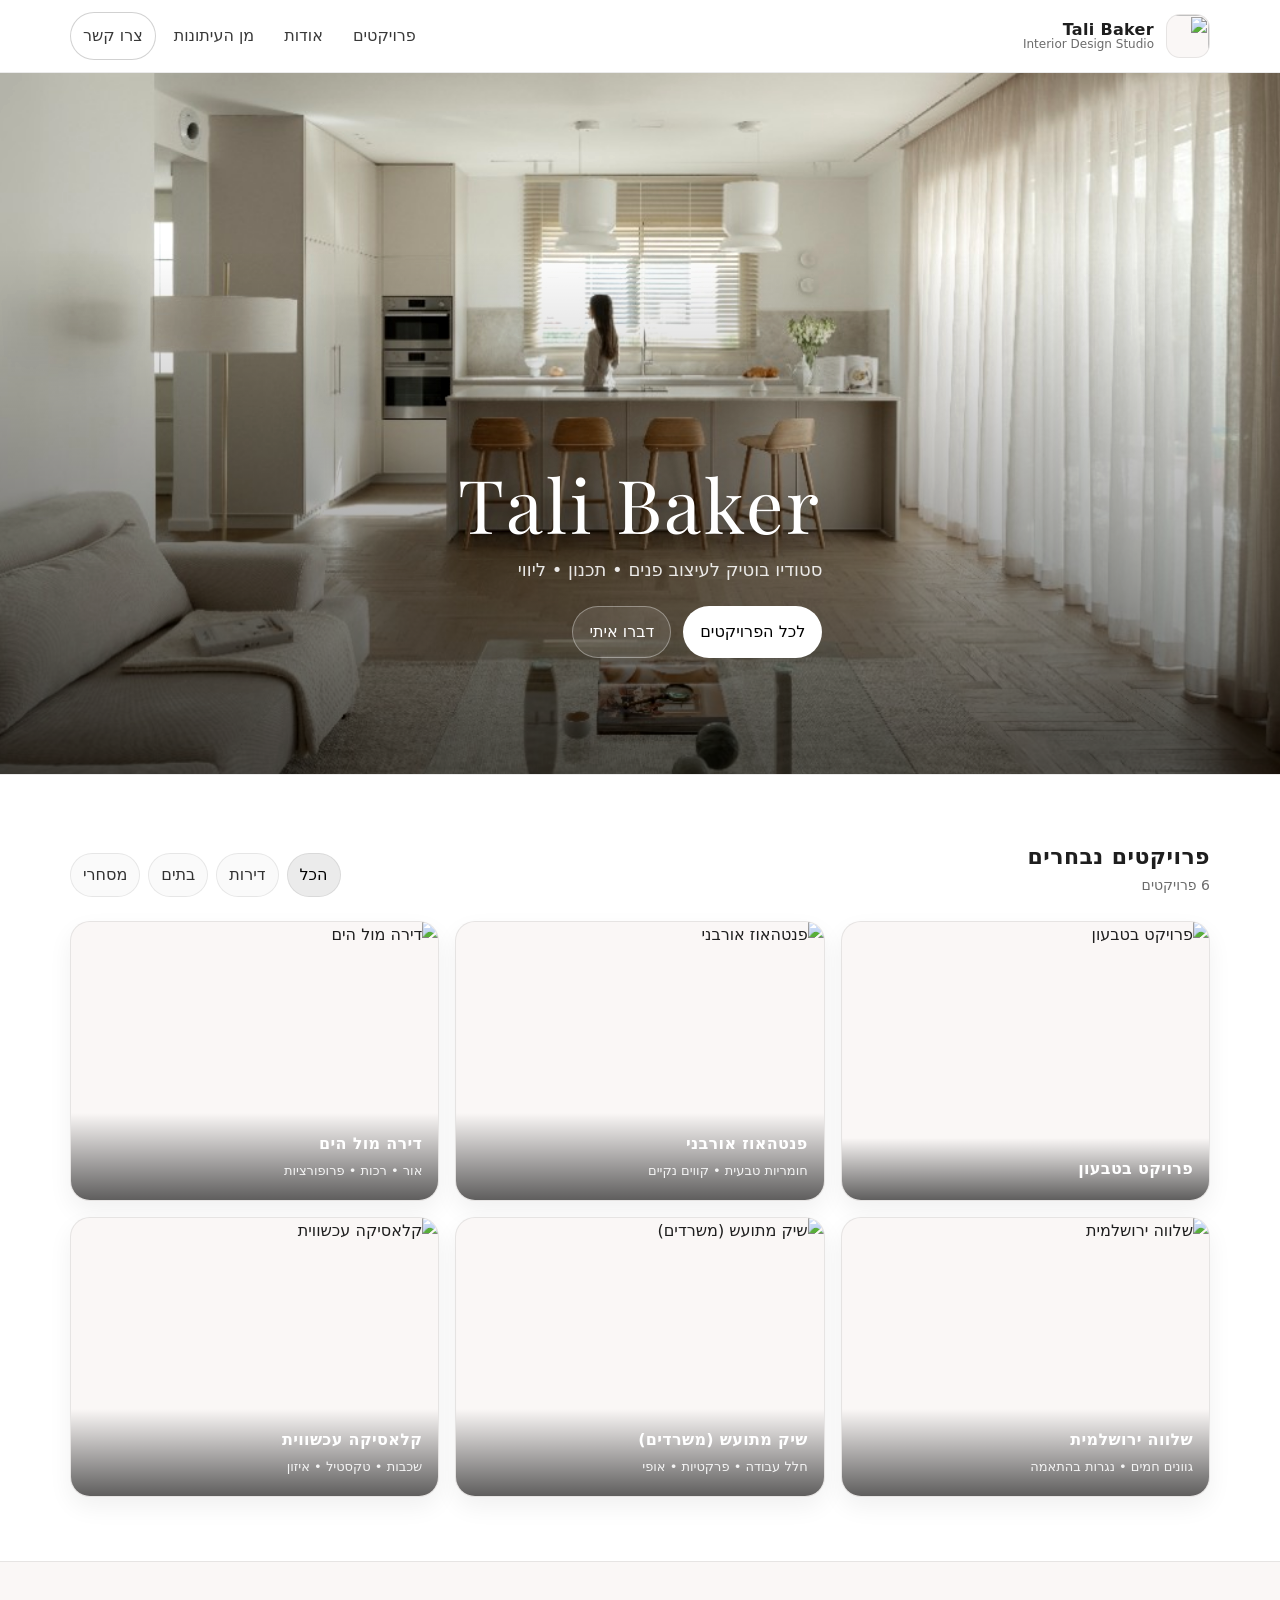
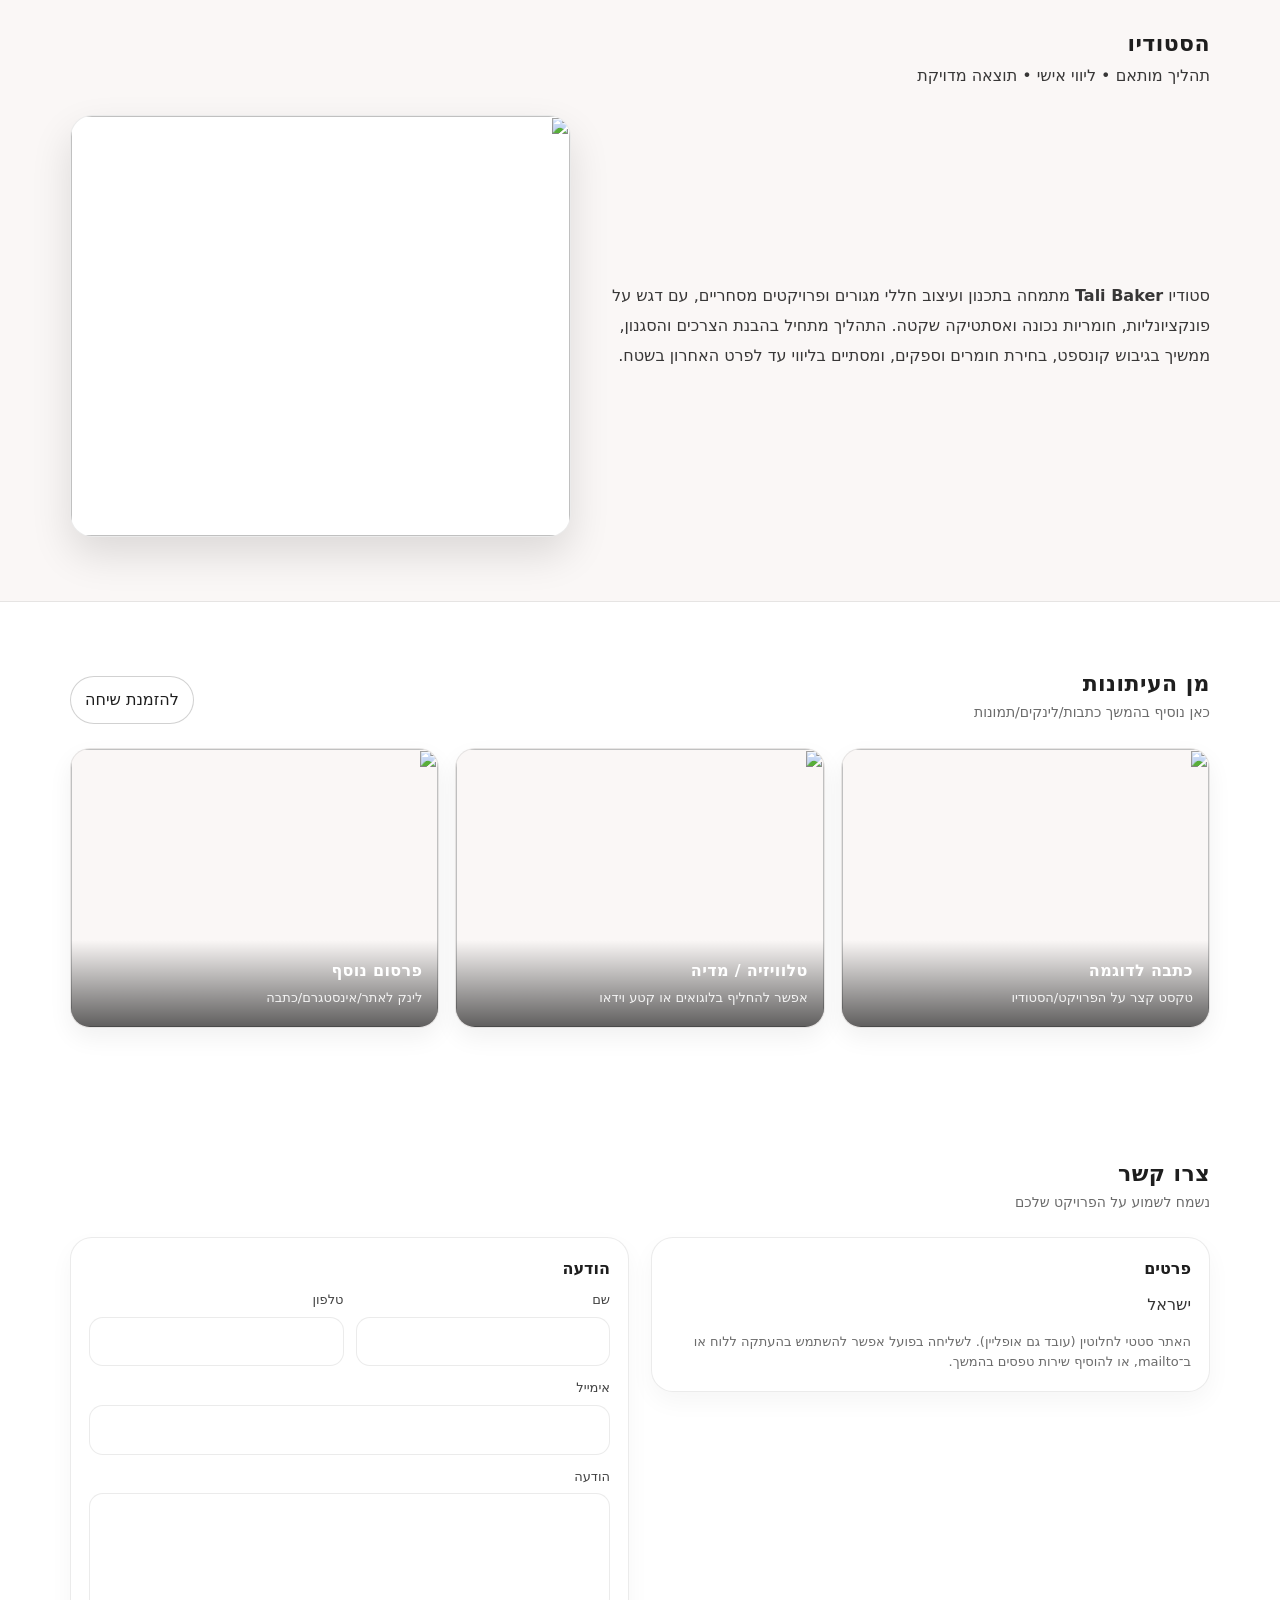
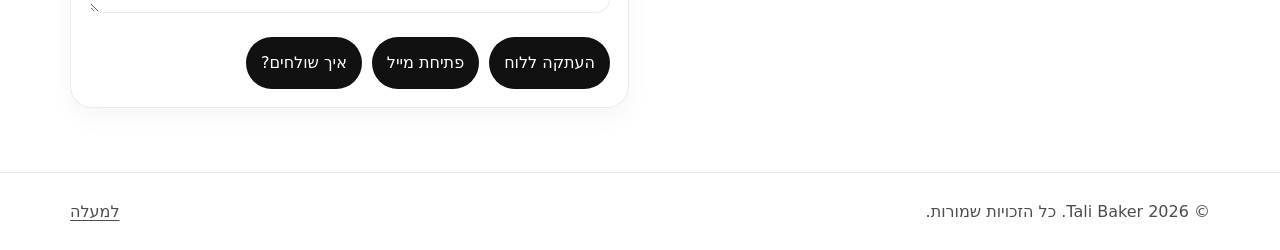
==== commit 871acae8: "updated website" ====
--- a/index.html
+++ b/index.html
@@ -3,12 +3,18 @@
   <head>
     <meta charset="utf-8" />
     <meta name="viewport" content="width=device-width, initial-scale=1" />
-    <title>טלי בייקר | סטודיו לעיצוב פנים</title>
+    <title>Tali Baker | סטודיו לעיצוב פנים</title>
     <meta
       name="description"
-      content="טלי בייקר — סטודיו בוטיק לעיצוב פנים. תכנון וליווי אישי, פרויקטים נבחרים ויצירת חללים מדויקים."
+      content="Tali Baker — סטודיו בוטיק לעיצוב פנים. תכנון וליווי אישי, פרויקטים נבחרים ויצירת חללים מדויקים."
     />
     <meta name="theme-color" content="#ffffff" />
+    <link rel="preconnect" href="https://fonts.googleapis.com" />
+    <link rel="preconnect" href="https://fonts.gstatic.com" crossorigin />
+    <link
+      href="https://fonts.googleapis.com/css2?family=Playfair+Display:ital,wght@0,400;0,500;0,600;1,400&display=swap"
+      rel="stylesheet"
+    />
     <link rel="stylesheet" href="assets/css/styles.css" />
   </head>
   <body>
@@ -19,7 +25,7 @@
         <a class="brand" href="#top" aria-label="חזרה לראש העמוד">
           <img src="assets/images/placeholder.svg" alt="" />
           <div class="brand-title">
-            <strong data-studio-name>טלי בייקר</strong>
+            <strong data-studio-name>Tali Baker</strong>
             <span>Interior Design Studio</span>
           </div>
         </a>
@@ -54,14 +60,20 @@
 
     <main id="top">
       <section class="hero" aria-label="פתיח">
-        <div class="hero-media" aria-hidden="true">
-          <img src="assets/images/placeholder.svg" alt="" />
+        <div class="hero-media">
+          <img
+            src="assets/images/hero-interior.png"
+            alt="חלל מגורים ומטבח בעיצוב בוטיק מודרני"
+            width="1024"
+            height="682"
+            fetchpriority="high"
+          />
         </div>
         <div class="hero-overlay" aria-hidden="true"></div>
         <div class="container hero-content">
-          <h1 data-studio-name>טלי בייקר</h1>
+          <h1 data-studio-name>Tali Baker</h1>
           <p data-studio-tagline>
-            סטודיו בוטיק לעיצוב פנים • תכנון • ליווי • הלבשה
+            סטודיו בוטיק לעיצוב פנים • תכנון • ליווי
           </p>
           <div class="hero-actions">
             <a class="btn solid" href="#projects">לכל הפרויקטים</a>
@@ -96,7 +108,7 @@
           <div class="about-inner">
             <div>
               <p>
-                סטודיו <strong data-studio-name>טלי בייקר</strong> מתמחה בתכנון
+                סטודיו <strong data-studio-name>Tali Baker</strong> מתמחה בתכנון
                 ועיצוב חללי מגורים ופרויקטים מסחריים, עם דגש על פונקציונליות,
                 חומריות נכונה ואסתטיקה שקטה. התהליך מתחיל בהבנת הצרכים והסגנון,
                 ממשיך בגיבוש קונספט, בחירת חומרים וספקים, ומסתיים בליווי עד לפרט
@@ -206,7 +218,7 @@
 
     <footer role="contentinfo">
       <div class="container footer-inner">
-        <div>© <span data-year></span> <span data-studio-name>טלי בייקר</span>. כל הזכויות שמורות.</div>
+        <div>© <span data-year></span> <span data-studio-name>Tali Baker</span>. כל הזכויות שמורות.</div>
         <div><a href="#top">למעלה</a></div>
       </div>
     </footer>
--- a/assets/css/styles.css
+++ b/assets/css/styles.css
@@ -180,10 +180,13 @@
 }
 .hero h1{
   margin: 0 0 12px 0;
+  /* סגנון דומה ל־"Elegant" בסטוריז באינסטגרם (סריף אלגנטי; הגופן המקורי של IG לא זמין ל־web) */
+  font-family: "Playfair Display", Georgia, "Times New Roman", serif;
+  font-weight: 400;
   font-size: clamp(44px, 6vw, 74px);
-  letter-spacing: 0.02em;
+  letter-spacing: 0.04em;
   line-height: 1.08;
-  text-shadow: 0 12px 30px rgba(0,0,0,0.35);
+  text-shadow: 0 8px 24px rgba(0,0,0,0.22);
 }
 .hero p{
   margin: 0 0 22px 0;
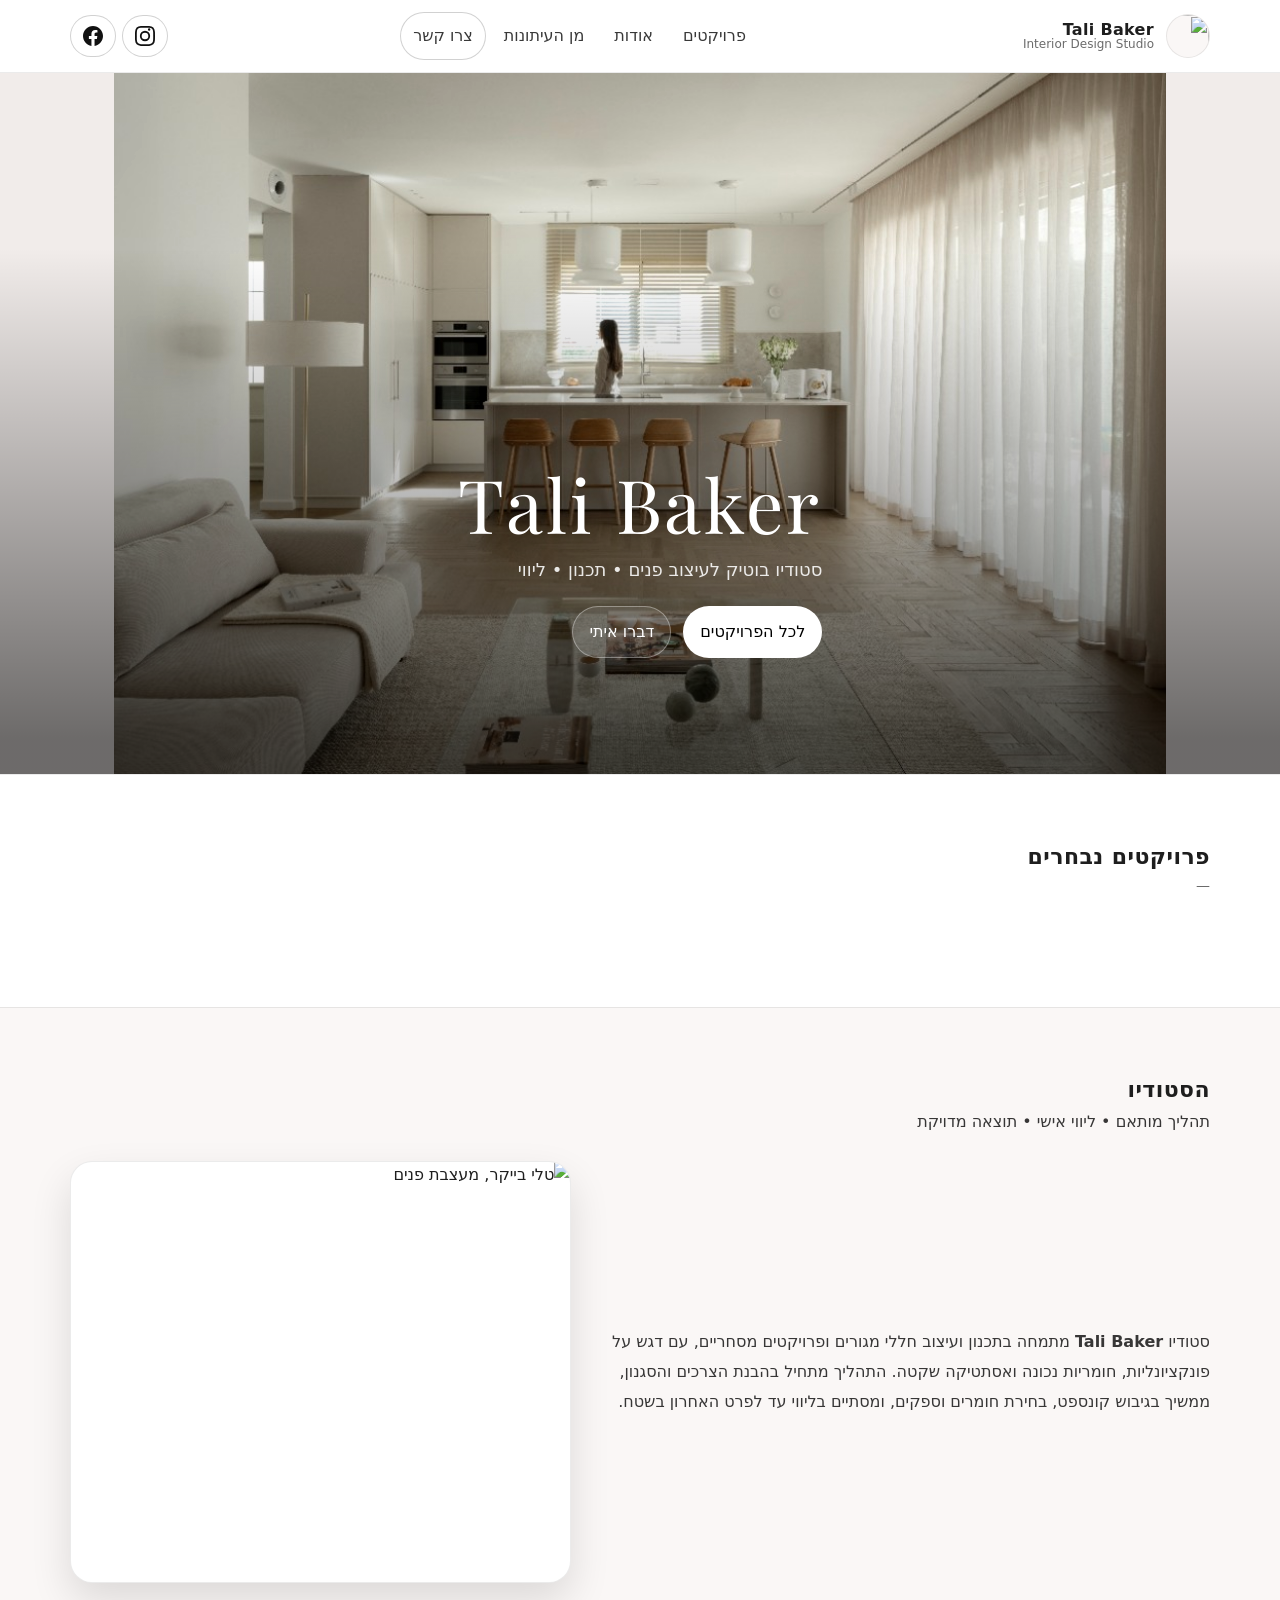
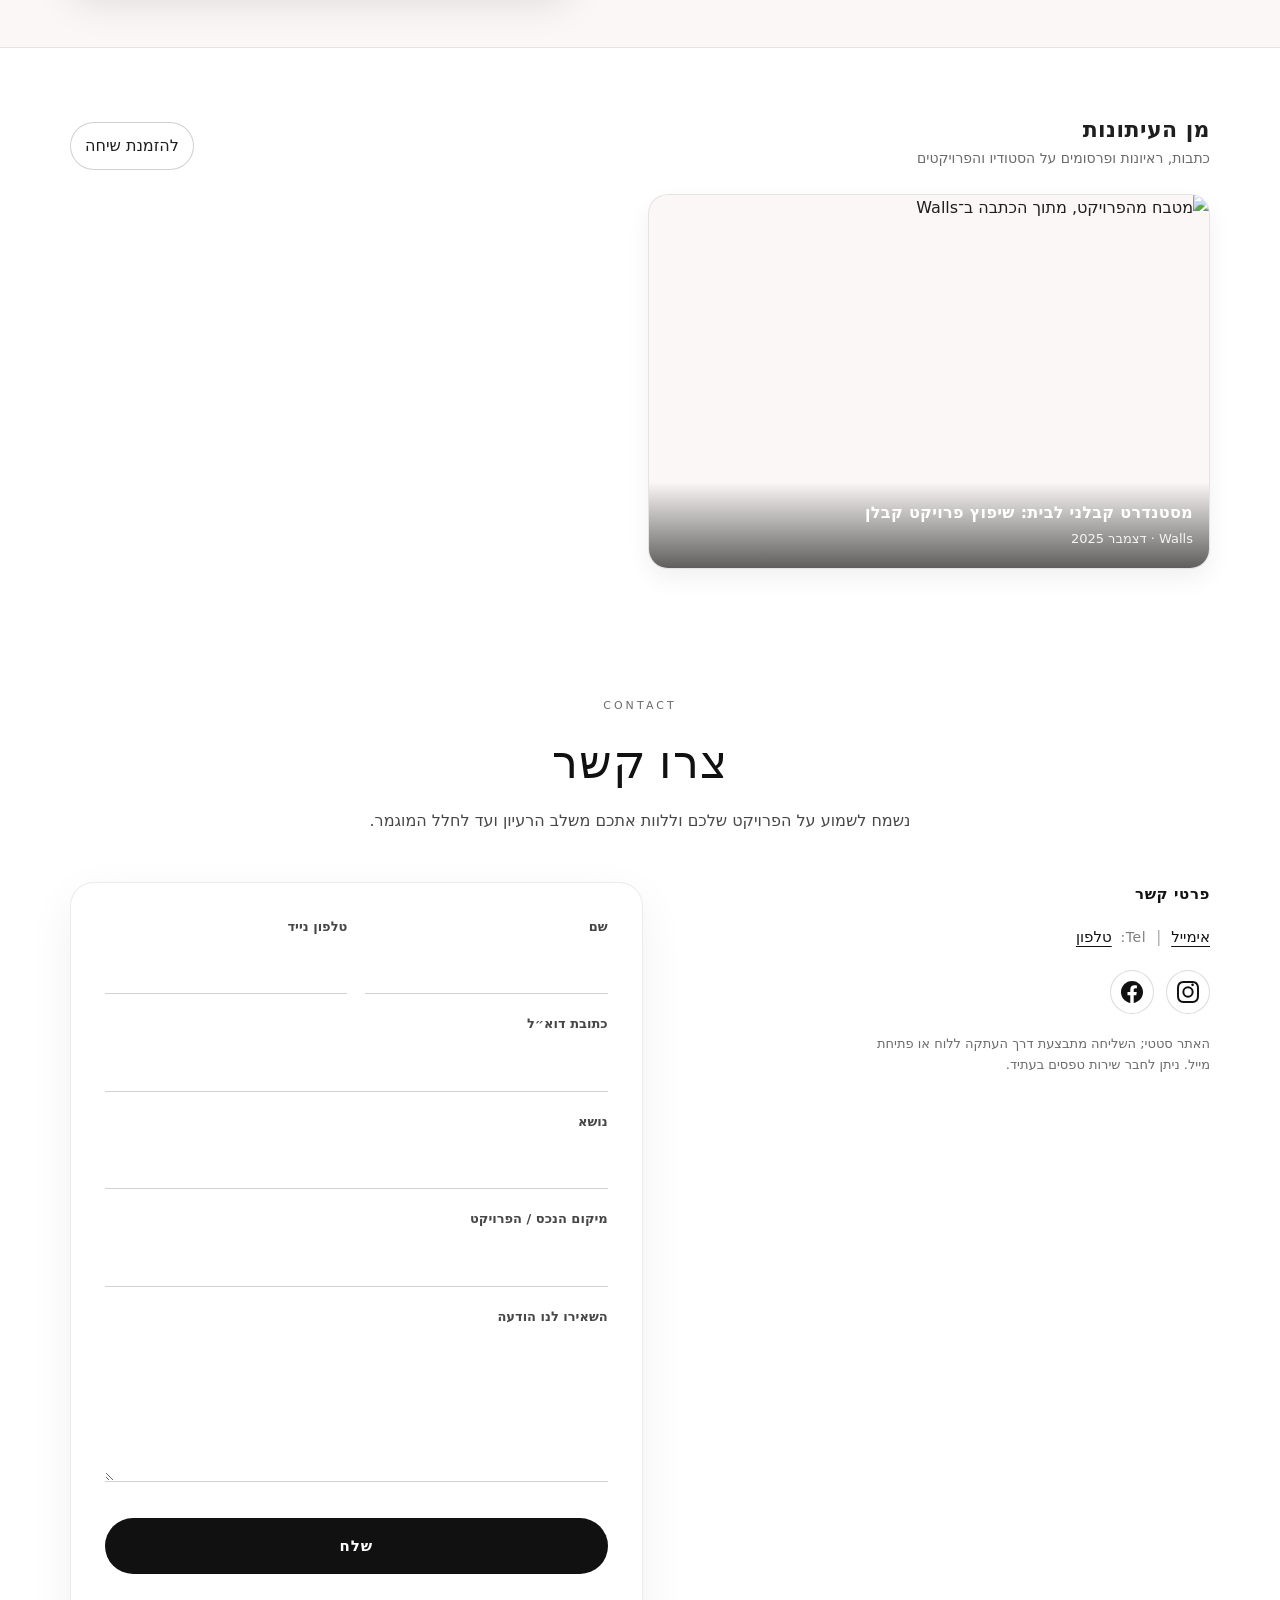
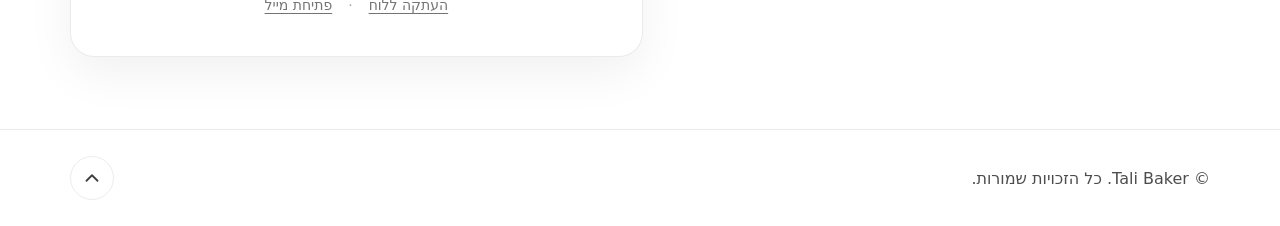
==== commit c1930618: "added new project visual updates" ====
--- a/index.html
+++ b/index.html
@@ -23,7 +23,14 @@
     <header class="header" role="banner">
       <div class="container header-inner">
         <a class="brand" href="#top" aria-label="חזרה לראש העמוד">
-          <img src="assets/images/placeholder.svg" alt="" />
+          <img
+            class="brand-photo"
+            src="assets/images/Profile_picture_Tali.png"
+            alt=""
+            width="256"
+            height="254"
+            decoding="async"
+          />
           <div class="brand-title">
             <strong data-studio-name>Tali Baker</strong>
             <span>Interior Design Studio</span>
@@ -37,15 +44,49 @@
           <a class="nav-cta" href="#contact" aria-current="false">צרו קשר</a>
         </nav>
 
-        <button
-          id="menuBtn"
-          class="menu-btn"
-          type="button"
-          aria-label="פתח תפריט"
-          aria-expanded="false"
-        >
-          תפריט
-        </button>
+        <div class="header-end">
+          <nav class="header-socials" aria-label="רשתות חברתיות">
+            <a
+              class="nav-cta nav-cta--icon nav-cta--header-icon"
+              data-instagram
+              href="#"
+              target="_blank"
+              rel="noopener noreferrer"
+              aria-label="אינסטגרם (נפתח בחלון חדש)"
+            >
+              <svg class="social-icon" width="20" height="20" viewBox="0 0 24 24" aria-hidden="true" focusable="false">
+                <path
+                  fill="currentColor"
+                  d="M12 2.163c3.204 0 3.584.012 4.85.07 3.252.148 4.771 1.691 4.919 4.919.058 1.265.069 1.645.069 4.849 0 3.205-.012 3.584-.069 4.849-.149 3.225-1.664 4.771-4.919 4.919-1.266.058-1.644.07-4.85.07-3.204 0-3.584-.012-4.849-.07-3.26-.149-4.771-1.699-4.919-4.92-.058-1.265-.07-1.644-.07-4.849 0-3.204.013-3.583.07-4.849.149-3.227 1.664-4.771 4.919-4.919 1.266-.057 1.645-.069 4.849-.069zM12 0C8.741 0 8.333.014 7.053.072 2.695.272.273 2.69.073 7.052.014 8.333 0 8.741 0 12c0 3.259.014 3.668.072 4.948.2 4.358 2.618 6.78 6.98 6.98 1.281.058 1.689.072 4.948.072 3.259 0 3.668-.014 4.948-.072 4.354-.2 6.782-2.618 6.979-6.98.059-1.28.073-1.689.073-4.948 0-3.259-.014-3.667-.072-4.947-.196-4.354-2.617-6.78-6.979-6.98C15.668.014 15.259 0 12 0zm0 5.838a6.162 6.162 0 1 0 0 12.324 6.162 6.162 0 0 0 0-12.324zM12 16a4 4 0 1 1 0-8 4 4 0 0 1 0 8zm6.406-11.845a1.44 1.44 0 1 1-2.881 0 1.44 1.44 0 0 1 2.881 0z"
+                />
+              </svg>
+            </a>
+            <a
+              class="nav-cta nav-cta--icon nav-cta--header-icon"
+              data-facebook
+              href="#"
+              target="_blank"
+              rel="noopener noreferrer"
+              aria-label="פייסבוק (נפתח בחלון חדש)"
+            >
+              <svg class="social-icon" width="20" height="20" viewBox="0 0 24 24" aria-hidden="true" focusable="false">
+                <path
+                  fill="currentColor"
+                  d="M24 12.073C24 5.446 18.627 0 12 0S0 5.446 0 12.073c0 5.99 4.388 10.954 10.125 11.854v-8.385H7.078v-3.47h3.047V9.43c0-3.007 1.792-4.669 4.533-4.669 1.312 0 2.686.235 2.686.235v2.953H15.83c-1.491 0-1.956.925-1.956 1.874v2.25h3.328l-.532 3.47h-2.796v8.385C19.612 23.027 24 18.062 24 12.073z"
+                />
+              </svg>
+            </a>
+          </nav>
+          <button
+            id="menuBtn"
+            class="menu-btn"
+            type="button"
+            aria-label="פתח תפריט"
+            aria-expanded="false"
+          >
+            תפריט
+          </button>
+        </div>
       </div>
     </header>
 
@@ -61,13 +102,25 @@
     <main id="top">
       <section class="hero" aria-label="פתיח">
         <div class="hero-media">
-          <img
-            src="assets/images/hero-interior.png"
-            alt="חלל מגורים ומטבח בעיצוב בוטיק מודרני"
-            width="1024"
-            height="682"
-            fetchpriority="high"
-          />
+          <div class="hero-slides">
+            <img
+              class="hero-slide is-active"
+              src="assets/images/hero-interior.png"
+              alt="חלל מגורים ומטבח בעיצוב בוטיק מודרני"
+              width="1024"
+              height="682"
+              fetchpriority="high"
+              decoding="async"
+            />
+            <img
+              class="hero-slide"
+              src="assets/images/hero-interior.png"
+              alt=""
+              width="1024"
+              height="682"
+              decoding="async"
+            />
+          </div>
         </div>
         <div class="hero-overlay" aria-hidden="true"></div>
         <div class="container hero-content">
@@ -91,8 +144,15 @@
             </div>
             <div id="filters" class="filters" aria-label="סינון פרויקטים"></div>
           </div>
-
-          <div id="projectsGrid" class="grid" aria-label="גלריית פרויקטים"></div>
+        </div>
+
+        <div class="projects-strip-outer">
+          <div
+            id="projectsGrid"
+            class="projects-strip"
+            role="region"
+            aria-label="גלריית פרויקטים — גלילה אופקית"
+          ></div>
         </div>
       </section>
 
@@ -115,8 +175,15 @@
                 האחרון בשטח.
               </p>
             </div>
-            <div class="portrait" aria-hidden="true">
-              <img src="assets/images/placeholder.svg" alt="" />
+            <div class="portrait">
+              <img
+                src="assets/images/Profile_picture_Tali.png"
+                alt="טלי בייקר, מעצבת פנים"
+                width="256"
+                height="254"
+                loading="lazy"
+                decoding="async"
+              />
             </div>
           </div>
         </div>
@@ -127,86 +194,129 @@
           <div class="section-head">
             <div>
               <h2>מן העיתונות</h2>
-              <p>כאן נוסיף בהמשך כתבות/לינקים/תמונות</p>
+              <p>כתבות, ראיונות ופרסומים על הסטודיו והפרויקטים</p>
             </div>
             <a class="nav-cta" href="#contact">להזמנת שיחה</a>
           </div>
 
-          <div class="grid" aria-label="כרטיסי עיתונות לדוגמה">
-            <article class="card" role="group" aria-label="כרטיס לדוגמה">
-              <img src="assets/images/placeholder.svg" alt="" loading="lazy" />
+          <div class="grid" aria-label="כתבות ופרסומים">
+            <a
+              class="card"
+              href="https://wallsmag.co.il/tali-srur-baker/"
+              target="_blank"
+              rel="noopener noreferrer"
+              aria-label="מסטנדרט קבלני לבית: שיפוץ פרויקט קבלן — כתבה ב־Walls (נפתח בחלון חדש)"
+            >
+              <img
+                src="assets/images/press_walls_tali_srur_baker.jpg"
+                alt="מטבח מהפרויקט, מתוך הכתבה ב־Walls"
+                width="900"
+                height="600"
+                loading="lazy"
+              />
               <div class="card-meta">
-                <strong>כתבה לדוגמה</strong>
-                <span>טקסט קצר על הפרויקט/הסטודיו</span>
+                <strong>מסטנדרט קבלני לבית: שיפוץ פרויקט קבלן</strong>
+                <span>Walls · דצמבר 2025</span>
               </div>
-            </article>
-            <article class="card" role="group" aria-label="כרטיס לדוגמה">
-              <img src="assets/images/placeholder.svg" alt="" loading="lazy" />
-              <div class="card-meta">
-                <strong>טלוויזיה / מדיה</strong>
-                <span>אפשר להחליף בלוגואים או קטע וידאו</span>
-              </div>
-            </article>
-            <article class="card" role="group" aria-label="כרטיס לדוגמה">
-              <img src="assets/images/placeholder.svg" alt="" loading="lazy" />
-              <div class="card-meta">
-                <strong>פרסום נוסף</strong>
-                <span>לינק לאתר/אינסטגרם/כתבה</span>
-              </div>
-            </article>
-          </div>
-        </div>
-      </section>
-
-      <section id="contact" class="contact" aria-label="צור קשר">
-        <div class="container">
-          <div class="section-head">
-            <div>
-              <h2>צרו קשר</h2>
-              <p>נשמח לשמוע על הפרויקט שלכם</p>
-            </div>
-            <a class="nav-cta" data-instagram href="#" target="_blank" rel="noreferrer">אינסטגרם</a>
-          </div>
-
-          <div class="contact-grid">
-            <div class="contact-card">
-              <h3>פרטים</h3>
-              <ul class="contact-list">
-                <li><a data-phone href="#">טלפון</a></li>
-                <li><a data-email href="#">אימייל</a></li>
-                <li><span data-address></span></li>
-              </ul>
-              <p class="hint" style="margin: 14px 0 0 0">
-                האתר סטטי לחלוטין (עובד גם אופליין). לשליחה בפועל אפשר להשתמש בהעתקה
-                ללוח או ב־mailto, או להוסיף שירות טפסים בהמשך.
+            </a>
+          </div>
+        </div>
+      </section>
+
+      <section id="contact" class="contact" aria-label="צרו קשר">
+        <div class="container contact-inner">
+          <header class="contact-intro">
+            <p class="contact-kicker" lang="en">Contact</p>
+            <h2 class="contact-title">צרו קשר</h2>
+            <p class="contact-lead">נשמח לשמוע על הפרויקט שלכם וללוות אתכם משלב הרעיון ועד לחלל המוגמר.</p>
+          </header>
+
+          <div class="contact-split">
+            <div class="contact-aside">
+              <h3 class="contact-aside-title">פרטי קשר</h3>
+              <div class="contact-address" data-address></div>
+              <p class="contact-direct" data-contact-inline>
+                <span data-email-line>
+                  <a class="contact-channel" data-email href="#">אימייל</a>
+                </span>
+                <span class="contact-direct-sep" data-contact-sep aria-hidden="true">|</span>
+                <span data-phone-line>
+                  <span class="contact-tel-prefix" lang="en">Tel</span>
+                  <a class="contact-channel" data-phone href="#">טלפון</a>
+                </span>
               </p>
-            </div>
-
-            <div class="contact-card">
-              <h3>הודעה</h3>
-              <form id="contactForm" class="form">
-                <div class="field">
-                  <label for="fName">שם</label>
-                  <input id="fName" name="name" autocomplete="name" />
+              <nav class="contact-socials" aria-label="רשתות חברתיות">
+                <a
+                  class="contact-social-btn"
+                  data-instagram
+                  href="#"
+                  target="_blank"
+                  rel="noopener noreferrer"
+                  aria-label="אינסטגרם (נפתח בחלון חדש)"
+                >
+                  <svg class="social-icon" width="22" height="22" viewBox="0 0 24 24" aria-hidden="true" focusable="false">
+                    <path
+                      fill="currentColor"
+                      d="M12 2.163c3.204 0 3.584.012 4.85.07 3.252.148 4.771 1.691 4.919 4.919.058 1.265.069 1.645.069 4.849 0 3.205-.012 3.584-.069 4.849-.149 3.225-1.664 4.771-4.919 4.919-1.266.058-1.644.07-4.85.07-3.204 0-3.584-.012-4.849-.07-3.26-.149-4.771-1.699-4.919-4.92-.058-1.265-.07-1.644-.07-4.849 0-3.204.013-3.583.07-4.849.149-3.227 1.664-4.771 4.919-4.919 1.266-.057 1.645-.069 4.849-.069zM12 0C8.741 0 8.333.014 7.053.072 2.695.272.273 2.69.073 7.052.014 8.333 0 8.741 0 12c0 3.259.014 3.668.072 4.948.2 4.358 2.618 6.78 6.98 6.98 1.281.058 1.689.072 4.948.072 3.259 0 3.668-.014 4.948-.072 4.354-.2 6.782-2.618 6.979-6.98.059-1.28.073-1.689.073-4.948 0-3.259-.014-3.667-.072-4.947-.196-4.354-2.617-6.78-6.979-6.98C15.668.014 15.259 0 12 0zm0 5.838a6.162 6.162 0 1 0 0 12.324 6.162 6.162 0 0 0 0-12.324zM12 16a4 4 0 1 1 0-8 4 4 0 0 1 0 8zm6.406-11.845a1.44 1.44 0 1 1-2.881 0 1.44 1.44 0 0 1 2.881 0z"
+                    />
+                  </svg>
+                </a>
+                <a
+                  class="contact-social-btn"
+                  data-facebook
+                  href="#"
+                  target="_blank"
+                  rel="noopener noreferrer"
+                  aria-label="פייסבוק (נפתח בחלון חדש)"
+                >
+                  <svg class="social-icon" width="22" height="22" viewBox="0 0 24 24" aria-hidden="true" focusable="false">
+                    <path
+                      fill="currentColor"
+                      d="M24 12.073C24 5.446 18.627 0 12 0S0 5.446 0 12.073c0 5.99 4.388 10.954 10.125 11.854v-8.385H7.078v-3.47h3.047V9.43c0-3.007 1.792-4.669 4.533-4.669 1.312 0 2.686.235 2.686.235v2.953H15.83c-1.491 0-1.956.925-1.956 1.874v2.25h3.328l-.532 3.47h-2.796v8.385C19.612 23.027 24 18.062 24 12.073z"
+                    />
+                  </svg>
+                </a>
+              </nav>
+              <p class="contact-footnote hint">
+                האתר סטטי; השליחה מתבצעת דרך העתקה ללוח או פתיחת מייל. ניתן לחבר שירות טפסים בעתיד.
+              </p>
+            </div>
+
+            <div class="contact-form-panel">
+              <form id="contactForm" class="contact-form">
+                <div class="contact-form-grid">
+                  <div class="contact-field">
+                    <label for="fName">שם</label>
+                    <input id="fName" name="name" type="text" autocomplete="name" />
+                  </div>
+                  <div class="contact-field">
+                    <label for="fPhone">טלפון נייד</label>
+                    <input id="fPhone" name="phone" type="tel" autocomplete="tel" />
+                  </div>
+                  <div class="contact-field contact-field--full">
+                    <label for="fEmail">כתובת דוא״ל</label>
+                    <input id="fEmail" name="email" type="email" autocomplete="email" />
+                  </div>
+                  <div class="contact-field contact-field--full">
+                    <label for="fSubject">נושא</label>
+                    <input id="fSubject" name="subject" type="text" autocomplete="off" />
+                  </div>
+                  <div class="contact-field contact-field--full">
+                    <label for="fLocation">מיקום הנכס / הפרויקט</label>
+                    <input id="fLocation" name="location" type="text" autocomplete="street-address" />
+                  </div>
+                  <div class="contact-field contact-field--full">
+                    <label for="fMsg">השאירו לנו הודעה</label>
+                    <textarea id="fMsg" name="message" rows="5"></textarea>
+                  </div>
                 </div>
-                <div class="field">
-                  <label for="fPhone">טלפון</label>
-                  <input id="fPhone" name="phone" autocomplete="tel" />
-                </div>
-                <div class="field full">
-                  <label for="fEmail">אימייל</label>
-                  <input id="fEmail" name="email" type="email" autocomplete="email" />
-                </div>
-                <div class="field full">
-                  <label for="fMsg">הודעה</label>
-                  <textarea id="fMsg" name="message"></textarea>
-                </div>
-                <div class="form-actions">
-                  <div class="hint" id="toast" hidden></div>
-                  <div style="display:flex; gap:10px; flex-wrap:wrap; width:100%">
-                    <button id="copyBtn" class="btn-dark" type="button">העתקה ללוח</button>
-                    <button id="mailBtn" class="btn-dark" type="button">פתיחת מייל</button>
-                    <button class="btn-dark" type="submit">איך שולחים?</button>
+                <div class="contact-form-actions">
+                  <div class="contact-toast hint" id="toast" hidden role="status"></div>
+                  <button class="contact-submit" type="submit">שלח</button>
+                  <div class="contact-form-alt">
+                    <button id="copyBtn" class="contact-link-btn" type="button">העתקה ללוח</button>
+                    <span class="contact-form-alt-sep" aria-hidden="true">·</span>
+                    <button id="mailBtn" class="contact-link-btn" type="button">פתיחת מייל</button>
                   </div>
                 </div>
               </form>
@@ -219,35 +329,18 @@
     <footer role="contentinfo">
       <div class="container footer-inner">
         <div>© <span data-year></span> <span data-studio-name>Tali Baker</span>. כל הזכויות שמורות.</div>
-        <div><a href="#top">למעלה</a></div>
+        <div>
+          <a href="#top" class="footer-back-top" aria-label="חזרה לראש העמוד">
+            <svg xmlns="http://www.w3.org/2000/svg" width="22" height="22" viewBox="0 0 24 24" fill="none" stroke="currentColor" stroke-width="2" stroke-linecap="round" stroke-linejoin="round" aria-hidden="true">
+              <path d="M18 15l-6-6-6 6"/>
+            </svg>
+          </a>
+        </div>
       </div>
     </footer>
 
-    <!-- Lightbox -->
-    <div id="lightbox" class="lightbox" aria-hidden="true">
-      <div class="lightbox-dialog" role="dialog" aria-modal="true" aria-label="גלריית תמונות">
-        <div class="lb-top">
-          <div class="lb-title">
-            <strong id="lbProjectTitle">—</strong>
-            <span id="lbProjectMeta">—</span>
-          </div>
-          <div class="lb-actions">
-            <button id="lbClose" class="icon-btn" type="button" aria-label="סגור">✕</button>
-          </div>
-        </div>
-        <div class="lb-body">
-          <div class="lb-stage">
-            <img id="lbImage" src="assets/images/placeholder.svg" alt="" />
-            <div class="lb-nav" aria-hidden="true">
-              <button id="lbPrev" type="button" aria-label="הקודם">‹</button>
-              <button id="lbNext" type="button" aria-label="הבא">›</button>
-            </div>
-          </div>
-          <div id="lbThumbs" class="thumbs" aria-label="תמונות ממוזערות"></div>
-        </div>
-      </div>
-    </div>
-
+    <script src="assets/js/projects-data.js"></script>
+    <script src="assets/js/site-chrome.js"></script>
     <script src="assets/js/main.js"></script>
   </body>
 </html>
--- a/assets/css/styles.css
+++ b/assets/css/styles.css
@@ -58,6 +58,24 @@
   justify-content: space-between;
   gap: 18px;
 }
+.header-end{
+  display: flex;
+  align-items: center;
+  gap: 8px;
+  flex-shrink: 0;
+}
+.header-socials{
+  display: flex;
+  align-items: center;
+  gap: 6px;
+}
+.nav-cta--header-icon{
+  padding: 8px 10px;
+}
+.nav-cta--header-icon .social-icon{
+  width: 20px;
+  height: 20px;
+}
 .brand{
   display: flex;
   align-items: center;
@@ -71,6 +89,10 @@
   background: var(--bg-soft);
   border: 1px solid var(--line);
 }
+.brand img.brand-photo{
+  object-fit: cover;
+  border-radius: 50%;
+}
 .brand-title{
   display: flex;
   flex-direction: column;
@@ -112,6 +134,13 @@
 .nav-cta:hover{
   transform: translateY(-1px);
   box-shadow: 0 10px 26px rgba(0,0,0,0.10);
+}
+.nav-cta--icon{
+  padding: 10px 12px;
+  color: #111;
+}
+.nav-cta--icon .social-icon{
+  display: block;
 }
 
 .menu-btn{
@@ -160,12 +189,28 @@
   inset: 0;
   background: #f1ecea;
 }
-.hero-media img{
+.hero-slides{
+  position: absolute;
+  inset: 0;
+}
+.hero-slide{
+  position: absolute;
+  inset: 0;
   width: 100%;
   height: 100%;
-  object-fit: cover;
+  object-fit: contain;
+  object-position: center;
   filter: contrast(1.05) saturate(1.02);
-  transform: scale(1.02);
+  opacity: 0;
+  transition: opacity 1.45s cubic-bezier(0.45, 0, 0.55, 1);
+}
+.hero-slide.is-active{
+  opacity: 1;
+}
+@media (prefers-reduced-motion: reduce){
+  .hero-slide{
+    transition: none;
+  }
 }
 .hero-overlay{
   position: absolute;
@@ -245,6 +290,12 @@
   color: var(--muted);
   font-size: 14px;
 }
+.section-head-ctas{
+  display: flex;
+  flex-wrap: wrap;
+  gap: 10px;
+  justify-content: flex-end;
+}
 
 /* Filter pills */
 .filters{
@@ -265,10 +316,68 @@
   color: #000;
 }
 
-/* Projects grid */
+/* Projects — פס אופקי עם גלילה (בסגנון גלריות פורטפוליו) */
 .projects{
   background: #fff;
 }
+/* פס פרויקטים — כל פרויקט פעם אחת, גלילה אופקית (בלי שכפול DOM למרקיז) */
+.projects-strip-outer{
+  width: 100%;
+  margin-inline: calc(50% - 50vw);
+  padding-inline-start: max(var(--pad), env(safe-area-inset-inline-start, 0px));
+  padding-inline-end: max(var(--pad), env(safe-area-inset-inline-end, 0px));
+  box-sizing: border-box;
+}
+.projects-strip{
+  display: flex;
+  flex-direction: row;
+  flex-wrap: nowrap;
+  gap: 14px;
+  direction: rtl;
+  overflow-x: auto;
+  overflow-y: hidden;
+  scroll-snap-type: inline mandatory;
+  scroll-padding-inline: var(--pad);
+  padding-block: 6px 16px;
+  -webkit-overflow-scrolling: touch;
+  scrollbar-width: thin;
+  scrollbar-color: rgba(0,0,0,0.25) transparent;
+}
+.projects-strip:focus-visible{
+  outline: 3px solid rgba(0,0,0,0.35);
+  outline-offset: 2px;
+}
+.projects-strip::-webkit-scrollbar{
+  height: 8px;
+}
+.projects-strip::-webkit-scrollbar-thumb{
+  background: rgba(0,0,0,0.22);
+  border-radius: 999px;
+}
+.projects-strip .card{
+  flex: 0 0 auto;
+  grid-column: unset;
+  width: min(78vw, 420px);
+  min-height: 0;
+  aspect-ratio: 4 / 3;
+  scroll-snap-align: start;
+}
+@media (min-width: 981px){
+  .projects-strip .card{
+    width: min(38vw, 480px);
+  }
+}
+@media (max-width: 720px){
+  .projects-strip{
+    gap: 12px;
+    padding-block: 4px 12px;
+  }
+  .projects-strip .card{
+    width: min(84vw, 380px);
+    aspect-ratio: 3 / 4;
+  }
+}
+
 .grid{
   display: grid;
   grid-template-columns: repeat(12, 1fr);
@@ -277,6 +386,7 @@
 .card{
   grid-column: span 4;
   position: relative;
+  display: block;
   border-radius: 20px;
   overflow: hidden;
   border: 1px solid var(--line);
@@ -285,6 +395,12 @@
   min-height: 280px;
   box-shadow: 0 10px 24px rgba(0,0,0,0.06);
   transition: transform 180ms ease, box-shadow 180ms ease;
+  text-decoration: none;
+  color: inherit;
+}
+a.card:focus-visible{
+  outline: 3px solid rgba(0,0,0,0.35);
+  outline-offset: 3px;
 }
 .card:hover{
   transform: translateY(-2px);
@@ -314,6 +430,21 @@
   margin-top: 4px;
 }
 
+/* מן העיתונות — כרטיסים מעט גדולים יותר (רשת 12 עמודות) */
+#press .card{
+  min-height: 320px;
+}
+@media (min-width: 981px){
+  #press .card{
+    grid-column: span 6;
+  }
+}
+@media (max-width: 720px){
+  #press .card{
+    min-height: 280px;
+  }
+}
+
 /* About */
 .about{
   background: var(--bg-soft);
@@ -345,66 +476,216 @@
   object-fit: cover;
 }
 
-/* Contact */
+/* Contact — editorial split layout */
 .contact{
   background: #fff;
 }
-.contact-grid{
+.contact-inner{
+  padding-bottom: 8px;
+}
+.contact-intro{
+  text-align: center;
+  max-width: 640px;
+  margin: 0 auto 48px;
+}
+.contact-kicker{
+  margin: 0 0 8px 0;
+  font-size: 11px;
+  letter-spacing: 0.28em;
+  text-transform: uppercase;
+  color: var(--muted);
+  font-family: system-ui, -apple-system, "Segoe UI", Arial, sans-serif;
+}
+.contact-title{
+  margin: 0 0 12px 0;
+  font-family: "Playfair Display", Georgia, "Times New Roman", serif;
+  font-size: clamp(2rem, 4.5vw, 2.85rem);
+  font-weight: 500;
+  letter-spacing: 0.02em;
+  color: #111;
+}
+.contact-lead{
+  margin: 0;
+  font-size: 16px;
+  line-height: 1.65;
+  color: rgba(0,0,0,0.72);
+}
+.contact-split{
+  display: grid;
+  grid-template-columns: minmax(0, 1fr) minmax(0, 1.12fr);
+  gap: clamp(28px, 5vw, 56px);
+  align-items: start;
+}
+.contact-aside-title{
+  margin: 0 0 18px 0;
+  font-size: 15px;
+  font-weight: 600;
+  letter-spacing: 0.04em;
+  color: #111;
+  font-family: system-ui, -apple-system, "Segoe UI", Arial, sans-serif;
+}
+.contact-address{
+  margin: 0 0 20px 0;
+  font-size: 16px;
+  line-height: 1.75;
+  color: rgba(0,0,0,0.82);
+}
+.contact-direct{
+  display: flex;
+  flex-wrap: wrap;
+  align-items: baseline;
+  gap: 6px 10px;
+  margin: 0 0 22px 0;
+  font-size: 15px;
+  line-height: 1.5;
+}
+.contact-direct-sep{
+  color: rgba(0,0,0,0.35);
+  user-select: none;
+}
+.contact-channel{
+  text-decoration: underline;
+  text-underline-offset: 4px;
+  text-decoration-thickness: 1px;
+  color: #111;
+}
+.contact-channel:hover{
+  color: rgba(0,0,0,0.65);
+}
+.contact-tel-prefix{
+  margin-inline-end: 4px;
+  color: rgba(0,0,0,0.5);
+  font-size: 14px;
+  letter-spacing: 0.04em;
+}
+.contact-tel-prefix::after{
+  content: ":";
+}
+.contact-socials{
+  display: flex;
+  align-items: center;
+  gap: 12px;
+  margin-bottom: 20px;
+}
+.contact-social-btn{
+  display: inline-flex;
+  align-items: center;
+  justify-content: center;
+  width: 44px;
+  height: 44px;
+  border-radius: 50%;
+  border: 1px solid rgba(0,0,0,0.14);
+  background: #fff;
+  color: #111;
+  transition: transform 160ms ease, box-shadow 160ms ease, border-color 160ms ease;
+}
+.contact-social-btn:hover{
+  transform: translateY(-2px);
+  box-shadow: 0 12px 28px rgba(0,0,0,0.08);
+  border-color: rgba(0,0,0,0.22);
+}
+.contact-footnote{
+  margin: 0;
+  max-width: 340px;
+  line-height: 1.55;
+}
+.contact-form-panel{
+  background: #fff;
+  border: 1px solid var(--line);
+  border-radius: 24px;
+  padding: clamp(22px, 4vw, 34px);
+  box-shadow: 0 16px 48px rgba(0,0,0,0.06);
+}
+.contact-form-grid{
   display: grid;
   grid-template-columns: 1fr 1fr;
-  gap: 22px;
-  align-items: start;
-}
-.contact-card{
-  border: 1px solid var(--line);
-  border-radius: 22px;
-  padding: 18px;
-  background: #fff;
-  box-shadow: 0 10px 24px rgba(0,0,0,0.04);
-}
-.contact-card h3{
-  margin: 0 0 8px 0;
-  font-size: 16px;
-}
-.contact-list{
-  list-style: none;
-  padding: 0;
-  margin: 0;
-  color: rgba(0,0,0,0.8);
-}
-.contact-list li{ margin: 10px 0; }
-.contact-list a{ text-decoration: underline; text-underline-offset: 3px; }
-.form{
-  display: grid;
-  grid-template-columns: 1fr 1fr;
-  gap: 12px;
-}
-.form .full{ grid-column: 1 / -1; }
-.field label{
+  gap: 20px 18px;
+}
+.contact-field--full{
+  grid-column: 1 / -1;
+}
+.contact-field label{
   display: block;
   font-size: 13px;
-  margin-bottom: 6px;
-  color: rgba(0,0,0,0.75);
-}
-.field input, .field textarea{
+  font-weight: 600;
+  margin-bottom: 8px;
+  color: rgba(0,0,0,0.72);
+}
+.contact-field input,
+.contact-field textarea{
   width: 100%;
-  border: 1px solid var(--line);
-  border-radius: 14px;
-  padding: 11px 12px;
+  border: none;
+  border-bottom: 1px solid rgba(0,0,0,0.18);
+  border-radius: 0;
+  padding: 10px 0 12px 0;
+  background: transparent;
   outline: none;
-}
-.field textarea{
-  min-height: 120px;
+  font-size: 16px;
+  color: #111;
+  transition: border-color 160ms ease;
+}
+.contact-field input:focus,
+.contact-field textarea:focus{
+  border-bottom-color: #111;
+}
+.contact-field textarea{
+  min-height: 140px;
   resize: vertical;
-}
-.form-actions{
-  grid-column: 1 / -1;
-  display: flex;
-  gap: 10px;
-  align-items: center;
-  justify-content: space-between;
+  line-height: 1.55;
+}
+.contact-form-actions{
+  margin-top: 28px;
+  display: flex;
+  flex-direction: column;
+  align-items: stretch;
+  gap: 14px;
+}
+.contact-toast{
+  margin: 0;
+  text-align: center;
+}
+.contact-submit{
+  width: 100%;
+  border: none;
+  background: #111;
+  color: #fff;
+  padding: 16px 22px;
+  font-size: 15px;
+  font-weight: 600;
+  letter-spacing: 0.06em;
+  border-radius: 999px;
+  cursor: pointer;
+  transition: background 160ms ease, transform 160ms ease;
+}
+.contact-submit:hover{
+  background: #000;
+}
+.contact-submit:active{
+  transform: scale(0.99);
+}
+.contact-form-alt{
+  display: flex;
+  align-items: center;
+  justify-content: center;
   flex-wrap: wrap;
-  margin-top: 4px;
+  gap: 8px 12px;
+  font-size: 14px;
+}
+.contact-form-alt-sep{
+  color: rgba(0,0,0,0.35);
+}
+.contact-link-btn{
+  border: none;
+  background: none;
+  padding: 6px 4px;
+  font: inherit;
+  color: rgba(0,0,0,0.55);
+  text-decoration: underline;
+  text-underline-offset: 3px;
+  cursor: pointer;
+}
+.contact-link-btn:hover{
+  color: #111;
 }
 .hint{
   color: var(--muted);
@@ -436,131 +717,94 @@
 }
 .footer-inner a{ text-decoration: underline; text-underline-offset: 3px; }
 
-/* Lightbox */
-.lightbox{
-  display: none;
-}
-.lightbox.open{
-  display: grid;
-  position: fixed;
-  inset: 0;
-  z-index: 4000;
-  background: rgba(0,0,0,0.78);
-  align-items: center;
-  justify-items: center;
-  padding: 22px;
-}
-.lightbox-dialog{
-  width: min(1100px, 100%);
-  background: rgba(255,255,255,0.98);
-  border-radius: 22px;
-  overflow: hidden;
-  box-shadow: 0 40px 90px rgba(0,0,0,0.4);
-  border: 1px solid rgba(255,255,255,0.20);
-}
-.lb-top{
-  display: flex;
-  align-items: center;
-  justify-content: space-between;
-  gap: 10px;
-  padding: 14px 14px;
-  border-bottom: 1px solid var(--line);
-  background: #fff;
-}
-.lb-title{
+.footer-back-top{
+  display: inline-flex;
+  align-items: center;
+  justify-content: center;
+  width: 44px;
+  height: 44px;
+  border: 1px solid var(--line);
+  border-radius: 999px;
+  color: rgba(0,0,0,0.75);
+  text-decoration: none;
+  transition: background 0.15s ease, border-color 0.15s ease, color 0.15s ease;
+}
+.footer-back-top:hover{
+  background: rgba(0,0,0,0.04);
+  border-color: rgba(0,0,0,0.25);
+  color: #000;
+}
+.footer-back-top:focus-visible{
+  outline: 2px solid #000;
+  outline-offset: 3px;
+}
+
+/* דף פרויקט — גלריה אנכית (בסגנון אתרי תיק עבודות) */
+.project-page{
+  padding: 0 0 72px 0;
+  background: #fff;
+}
+.project-intro-wrap{
+  padding-top: 28px;
+  padding-bottom: 36px;
+  max-width: 720px;
+}
+.project-back{
+  display: inline-block;
+  margin-bottom: 18px;
+  font-size: 14px;
+  color: var(--muted);
+  text-decoration: underline;
+  text-underline-offset: 4px;
+}
+.project-back:hover{ color: #000; }
+.project-page-title{
+  margin: 0 0 20px 0;
+  font-family: "Playfair Display", Georgia, "Times New Roman", serif;
+  font-weight: 400;
+  font-size: clamp(32px, 5vw, 48px);
+  letter-spacing: 0.03em;
+  line-height: 1.15;
+  color: #111;
+}
+.project-body{
+  color: rgba(0,0,0,0.78);
+  font-size: 17px;
+  line-height: 1.85;
+}
+.project-body p{
+  margin: 0 0 1em 0;
+}
+.project-body p:last-child{ margin-bottom: 0; }
+.project-gallery{
   display: flex;
   flex-direction: column;
-  gap: 2px;
-  min-width: 0;
-}
-.lb-title strong{
-  font-size: 14px;
-  white-space: nowrap;
-  overflow: hidden;
-  text-overflow: ellipsis;
-}
-.lb-title span{
-  font-size: 12px;
-  color: var(--muted);
-}
-.lb-actions{
-  display: flex;
-  gap: 8px;
-}
-.icon-btn{
-  width: 40px;
-  height: 40px;
-  border-radius: 12px;
-  border: 1px solid var(--line);
-  background: #fff;
-  cursor: pointer;
-}
-.icon-btn:hover{ background: rgba(0,0,0,0.04); }
-
-.lb-body{
-  display: grid;
-  grid-template-columns: 1fr;
-  background: #000;
-}
-.lb-stage{
-  position: relative;
-  background: #000;
-}
-.lb-stage img{
-  width: 100%;
-  height: min(66vh, 680px);
-  object-fit: contain;
-  background: #000;
-}
-.lb-nav{
-  position: absolute;
-  inset: 0;
-  display: flex;
-  align-items: center;
-  justify-content: space-between;
-  padding: 0 10px;
-  pointer-events: none;
-}
-.lb-nav button{
-  pointer-events: all;
-  width: 46px;
-  height: 46px;
-  border-radius: 999px;
-  border: 1px solid rgba(255,255,255,0.22);
-  background: rgba(0,0,0,0.22);
-  color: #fff;
-  cursor: pointer;
-}
-.lb-nav button:hover{ background: rgba(0,0,0,0.32); }
-
-.thumbs{
-  display: flex;
-  gap: 8px;
-  overflow: auto;
-  padding: 12px;
-  background: #fff;
-  border-top: 1px solid var(--line);
-}
-.thumbs button{
-  border: 1px solid var(--line);
-  background: #fff;
-  padding: 0;
+  gap: 14px;
+  max-width: 1100px;
+  margin: 0 auto;
+  padding: 0 var(--pad);
+}
+.project-photo{
+  margin: 0;
   border-radius: 12px;
   overflow: hidden;
-  cursor: pointer;
-  width: 86px;
-  height: 62px;
-  flex: 0 0 auto;
-}
-.thumbs button[aria-current="true"]{ outline: 3px solid rgba(0,0,0,0.25); }
-.thumbs img{ width: 100%; height: 100%; object-fit: cover; }
+  border: 1px solid var(--line);
+  background: var(--bg-soft);
+  box-shadow: 0 12px 36px rgba(0,0,0,0.08);
+}
+.project-photo img{
+  width: 100%;
+  height: auto;
+  display: block;
+}
 
 /* Responsive */
 @media (max-width: 980px){
   .card{ grid-column: span 6; }
   .about-inner{ grid-template-columns: 1fr; }
   .about .portrait img{ height: 360px; }
-  .contact-grid{ grid-template-columns: 1fr; }
+  .contact-split{ grid-template-columns: 1fr; }
+  .contact-intro{ margin-bottom: 36px; }
 }
 @media (max-width: 720px){
   .nav{ display: none; }
@@ -569,7 +813,6 @@
   .drawer.open{ inset: 68px 0 0 0; }
   .card{ grid-column: span 12; min-height: 240px; }
   .hero{ min-height: 560px; }
-  .form{ grid-template-columns: 1fr; }
+  .contact-form-grid{ grid-template-columns: 1fr; }
   .btn, .btn-dark{ width: 100%; }
-  .form-actions{ gap: 8px; }
-}
+}
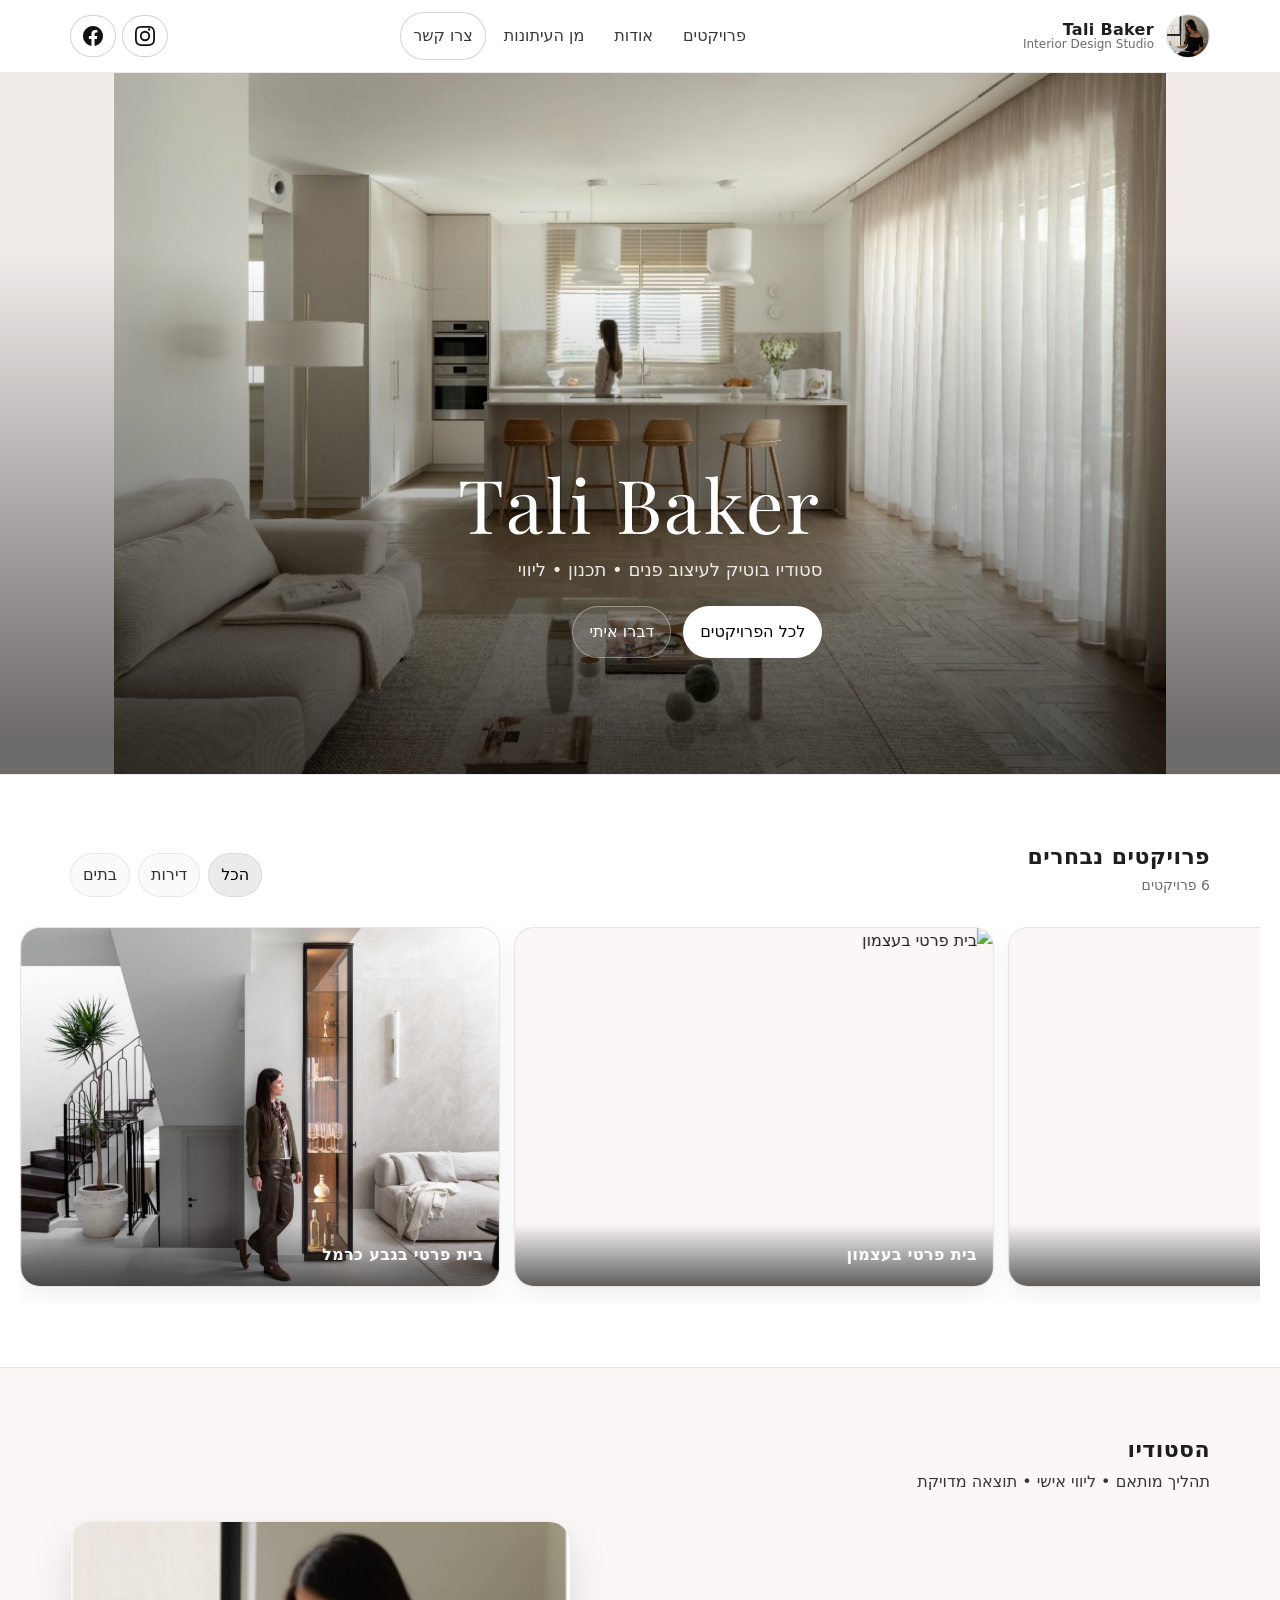
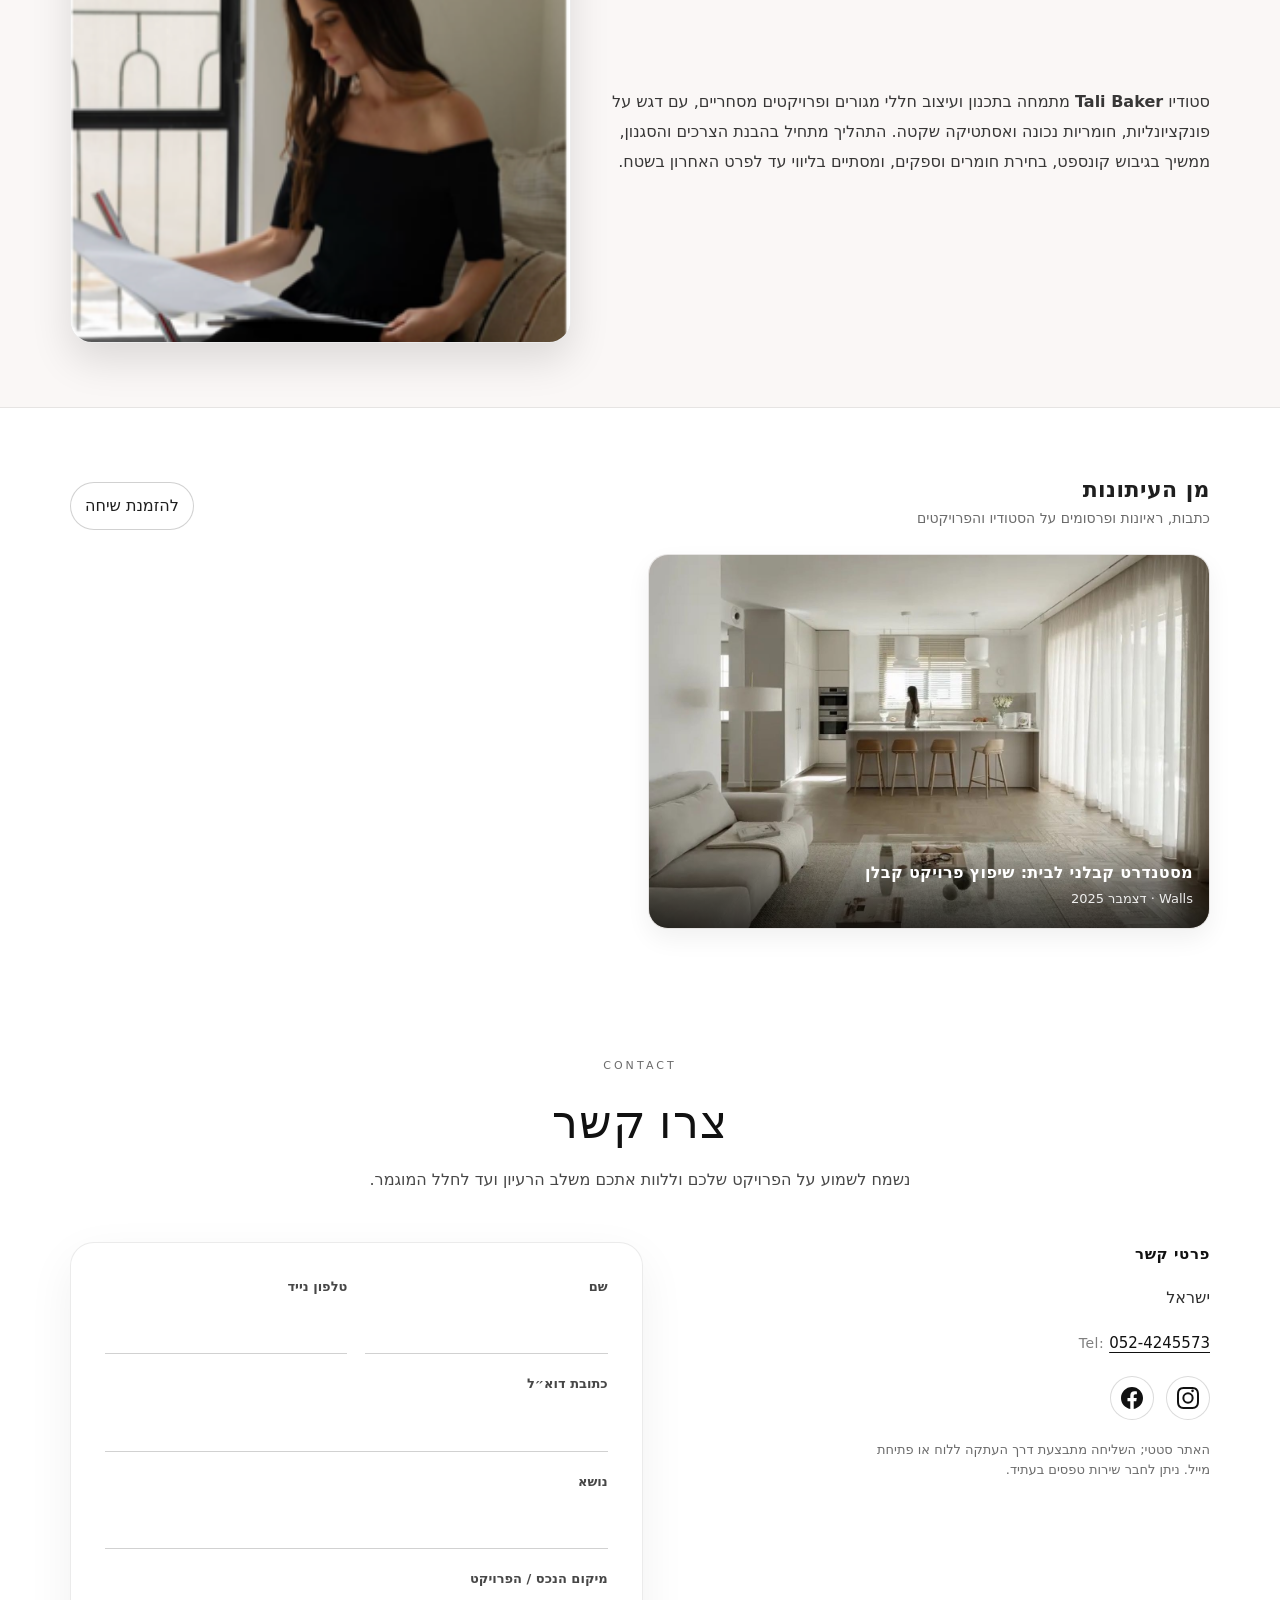
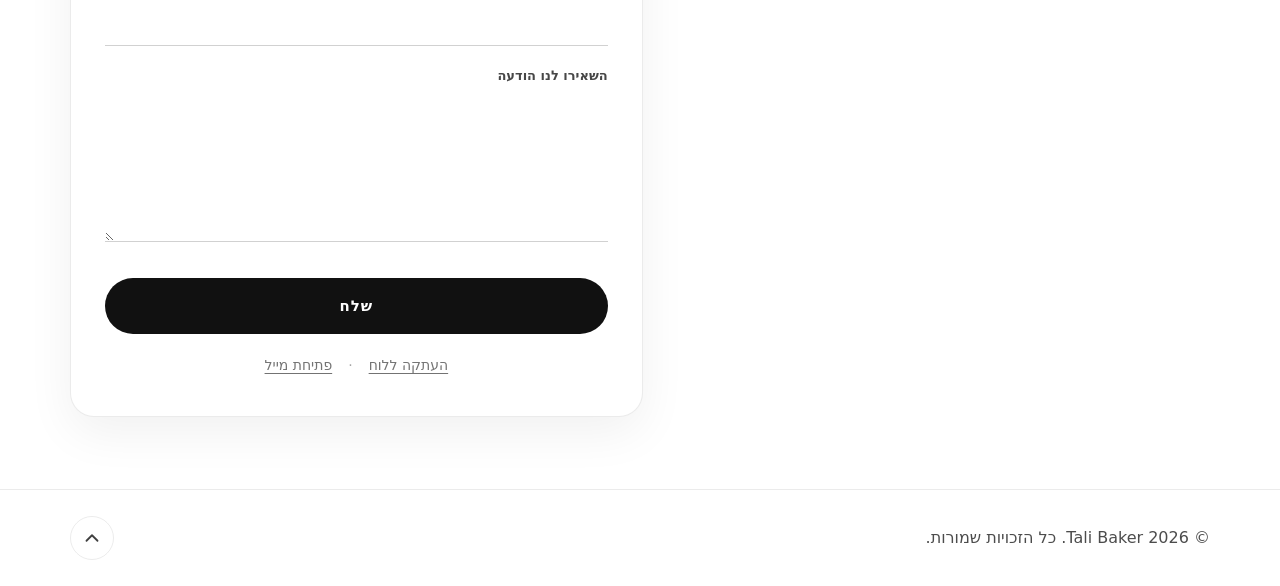
==== commit 0c5e2b70: "fixed carousle" ====
--- a/index.html
+++ b/index.html
@@ -148,11 +148,12 @@
 
         <div class="projects-strip-outer">
           <div
-            id="projectsGrid"
-            class="projects-strip"
+            class="projects-carousel-viewport"
             role="region"
-            aria-label="גלריית פרויקטים — גלילה אופקית"
-          ></div>
+            aria-label="גלריית פרויקטים — מסתובבת לאט; עוצרת במעבר עכבר"
+          >
+            <div id="projectsGrid" class="projects-marquee-track"></div>
+          </div>
         </div>
       </section>
 
--- a/assets/css/styles.css
+++ b/assets/css/styles.css
@@ -320,13 +320,71 @@
 .projects{
   background: #fff;
 }
-/* פס פרויקטים — כל פרויקט פעם אחת, גלילה אופקית (בלי שכפול DOM למרקיז) */
 .projects-strip-outer{
   width: 100%;
   margin-inline: calc(50% - 50vw);
   padding-inline-start: max(var(--pad), env(safe-area-inset-inline-start, 0px));
   padding-inline-end: max(var(--pad), env(safe-area-inset-inline-end, 0px));
   box-sizing: border-box;
+}
+/* קרוסלה: LTR על המעטפת — ב־RTL גוף העמוד, overflow-x מיישר את התוכן ל״התחלה״ הלוגית
+   ונוצר רווח ריק מצד אחד במקום הזרמה רציפה מהצד הנכון */
+.projects-strip-outer:has(.projects-carousel-viewport:not(.projects-carousel-viewport--static)){
+  direction: ltr;
+}
+/* מעטפת קרוסלה — אנימציית transform (אמינה); גלילה ידנית רק במעבר עכבר / פוקוס / מגע */
+.projects-carousel-viewport{
+  overflow-x: hidden;
+  overflow-y: hidden;
+  padding-block: 6px 16px;
+}
+.projects-carousel-viewport:not(.projects-carousel-viewport--static){
+  direction: ltr;
+  -webkit-overflow-scrolling: touch;
+  scrollbar-width: thin;
+  scrollbar-color: rgba(0,0,0,0.25) transparent;
+}
+.projects-carousel-viewport:not(.projects-carousel-viewport--static):hover,
+.projects-carousel-viewport:not(.projects-carousel-viewport--static):focus-within,
+.projects-carousel-viewport:not(.projects-carousel-viewport--static).marquee-touching{
+  overflow-x: auto;
+}
+.projects-marquee-track{
+  --projects-marquee-duration: 72s;
+  --projects-marquee-shift: 0px;
+  display: flex;
+  flex-direction: row;
+  flex-wrap: nowrap;
+  gap: 0;
+  direction: ltr;
+  width: max-content;
+  will-change: transform;
+  animation: projects-marquee-transform var(--projects-marquee-duration) linear infinite;
+}
+.projects-carousel-viewport:hover .projects-marquee-track,
+.projects-carousel-viewport:focus-within .projects-marquee-track,
+.projects-carousel-viewport.marquee-touching .projects-marquee-track{
+  animation-play-state: paused;
+}
+.projects-strip-set{
+  display: flex;
+  flex-direction: row-reverse;
+  flex-wrap: nowrap;
+  gap: 14px;
+  direction: ltr;
+  flex: 0 0 auto;
+}
+/* טקסט בעברית בתוך כרטיס — בלי direction:rtl על כל הפס (שובר יישור overflow בקרוסלה) */
+.projects-strip-set .card{
+  direction: rtl;
+}
+/* מצב ללא אנימציה (העדפת המשתמש) — כמו פס הגלילה הקודם */
+.projects-carousel-viewport--static{
+  overflow-x: auto;
+  overflow-y: hidden;
+  -webkit-overflow-scrolling: touch;
+  scrollbar-width: thin;
+  scrollbar-color: rgba(0,0,0,0.25) transparent;
 }
 .projects-strip{
   display: flex;
@@ -338,23 +396,29 @@
   overflow-y: hidden;
   scroll-snap-type: inline mandatory;
   scroll-padding-inline: var(--pad);
-  padding-block: 6px 16px;
+  padding-block: 0;
   -webkit-overflow-scrolling: touch;
   scrollbar-width: thin;
   scrollbar-color: rgba(0,0,0,0.25) transparent;
 }
-.projects-strip:focus-visible{
+.projects-strip:focus-visible,
+.projects-carousel-viewport:focus-visible{
   outline: 3px solid rgba(0,0,0,0.35);
   outline-offset: 2px;
 }
-.projects-strip::-webkit-scrollbar{
+.projects-strip::-webkit-scrollbar,
+.projects-carousel-viewport--static::-webkit-scrollbar,
+.projects-carousel-viewport:not(.projects-carousel-viewport--static)::-webkit-scrollbar{
   height: 8px;
 }
-.projects-strip::-webkit-scrollbar-thumb{
+.projects-strip::-webkit-scrollbar-thumb,
+.projects-carousel-viewport--static::-webkit-scrollbar-thumb,
+.projects-carousel-viewport:not(.projects-carousel-viewport--static)::-webkit-scrollbar-thumb{
   background: rgba(0,0,0,0.22);
   border-radius: 999px;
 }
-.projects-strip .card{
+.projects-strip .card,
+.projects-strip-set .card{
   flex: 0 0 auto;
   grid-column: unset;
   width: min(78vw, 420px);
@@ -363,18 +427,31 @@
   scroll-snap-align: start;
 }
 @media (min-width: 981px){
-  .projects-strip .card{
+  .projects-strip .card,
+  .projects-strip-set .card{
     width: min(38vw, 480px);
   }
 }
 @media (max-width: 720px){
-  .projects-strip{
+  .projects-strip,
+  .projects-strip-set{
     gap: 12px;
+  }
+  .projects-carousel-viewport{
     padding-block: 4px 12px;
   }
-  .projects-strip .card{
+  .projects-strip .card,
+  .projects-strip-set .card{
     width: min(84vw, 380px);
     aspect-ratio: 3 / 4;
+  }
+}
+@keyframes projects-marquee-transform{
+  from{
+    transform: translate3d(0, 0, 0);
+  }
+  to{
+    transform: translate3d(calc(-1 * var(--projects-marquee-shift)), 0, 0);
   }
 }
 
